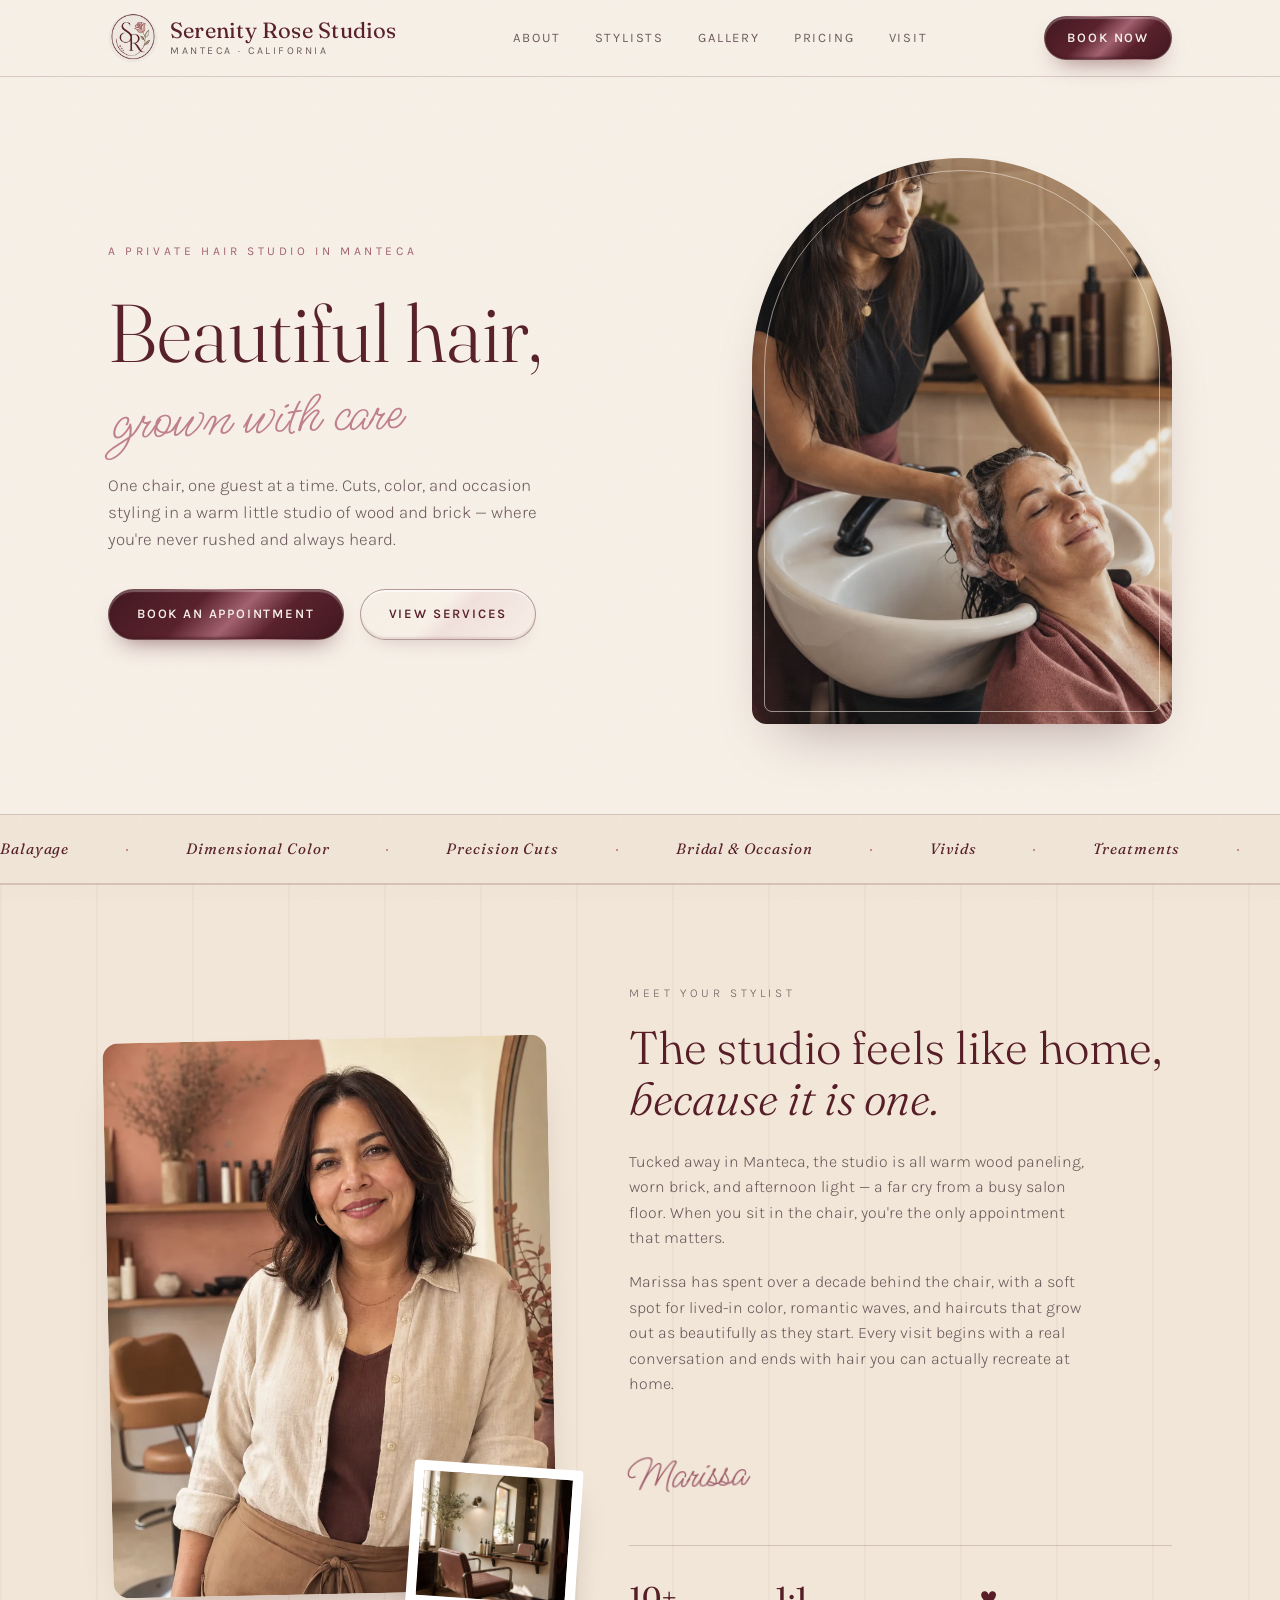
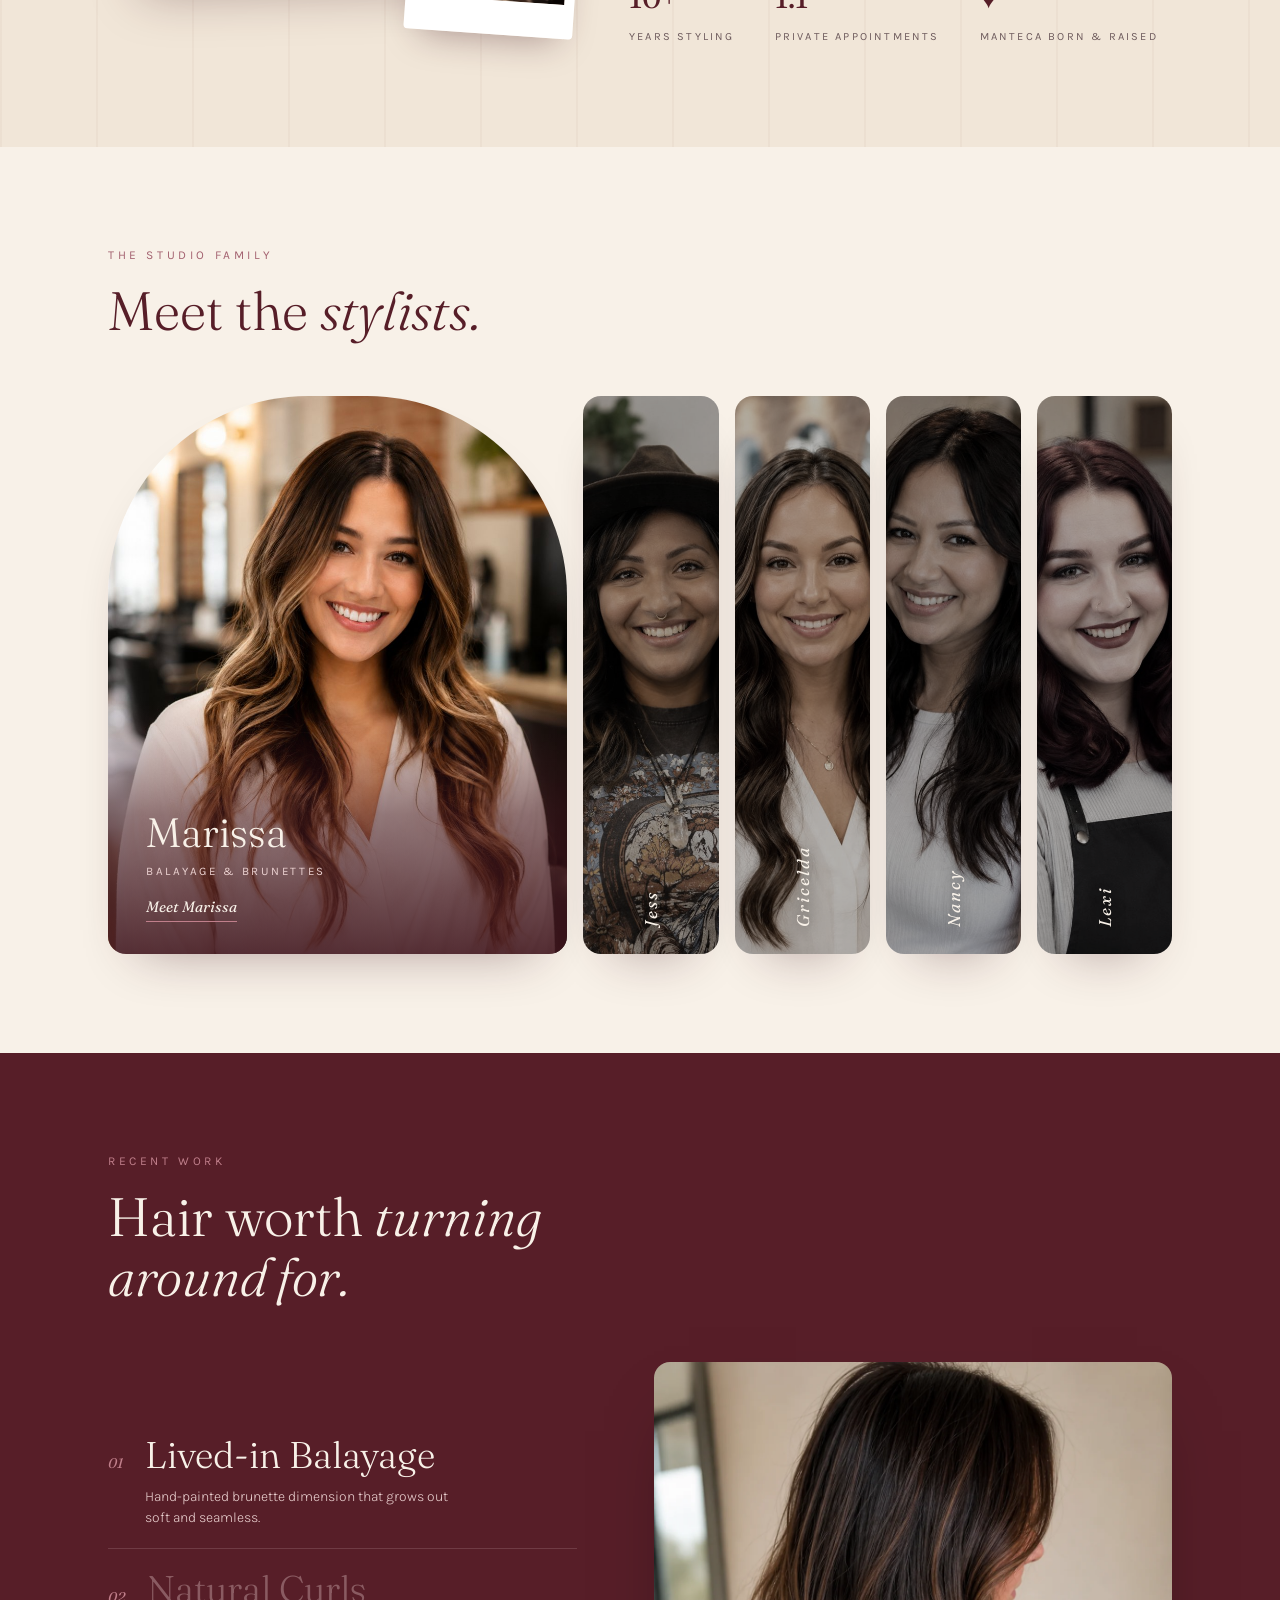
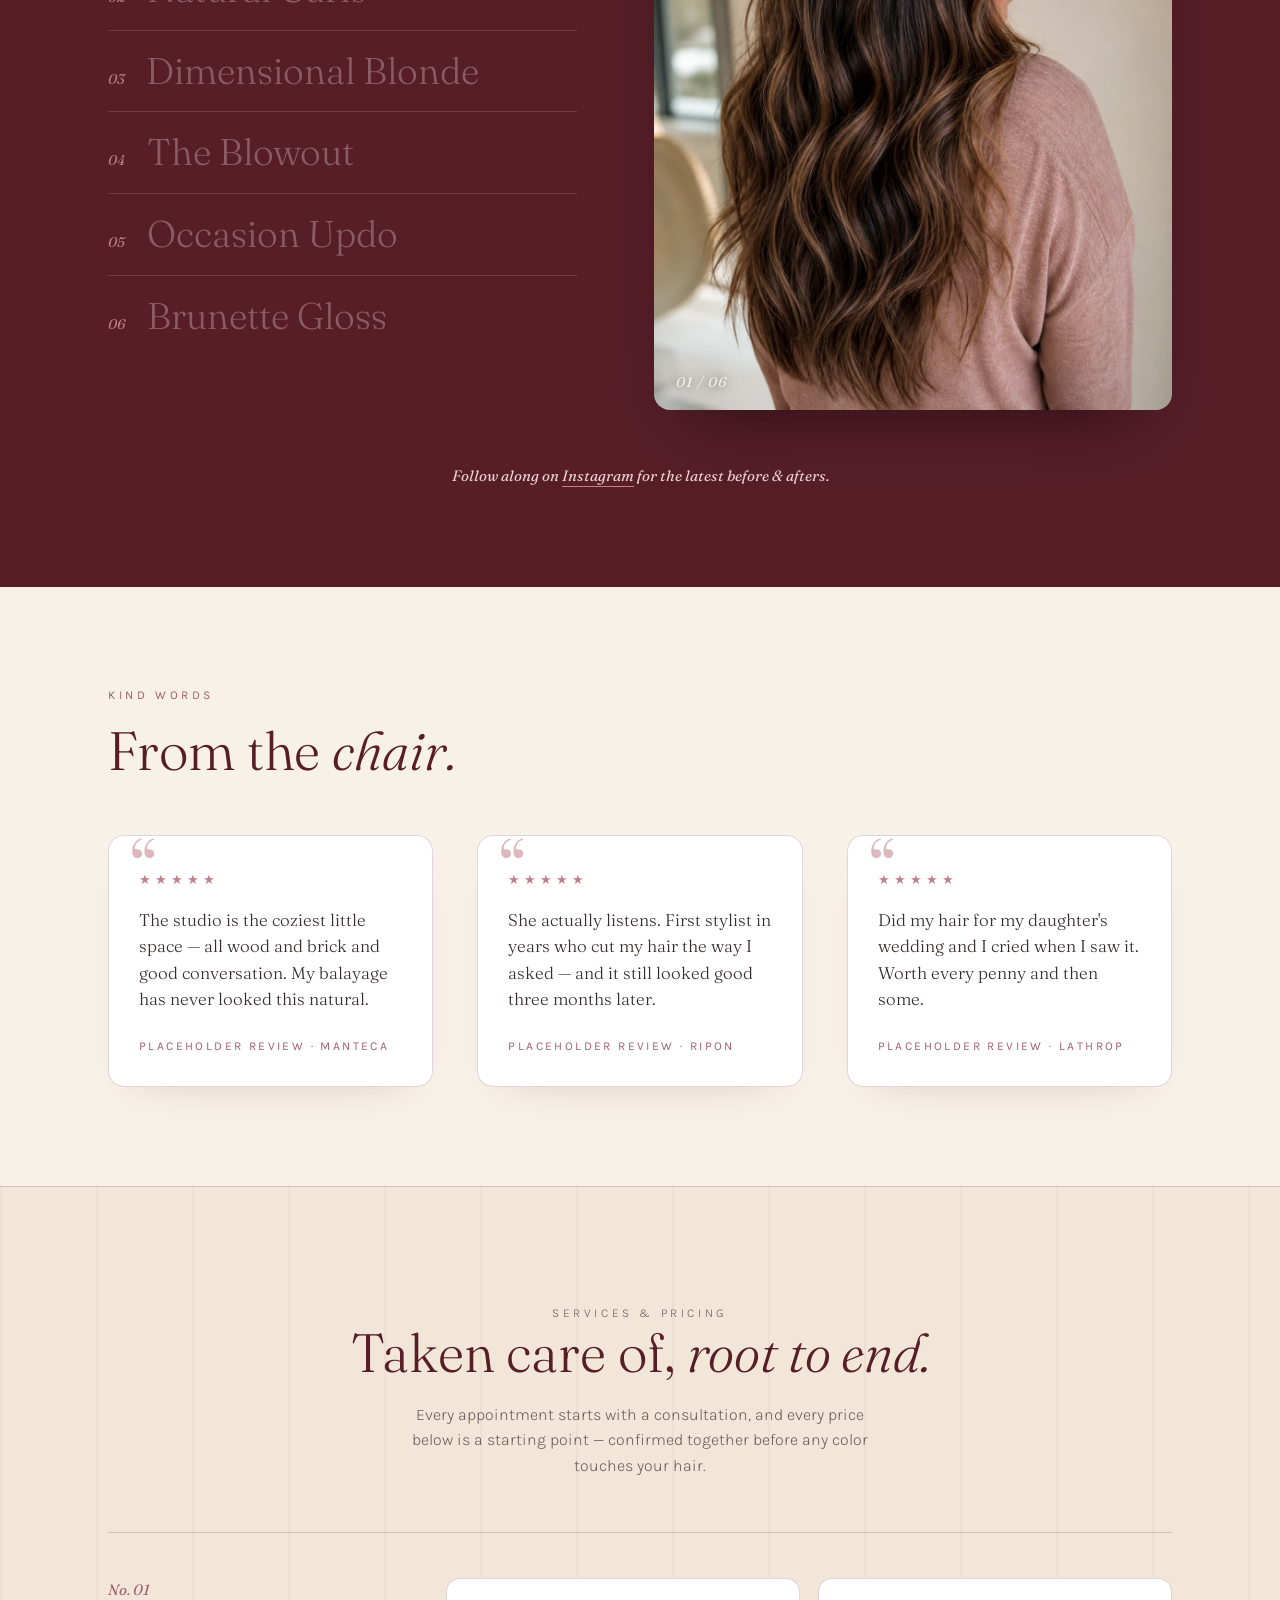
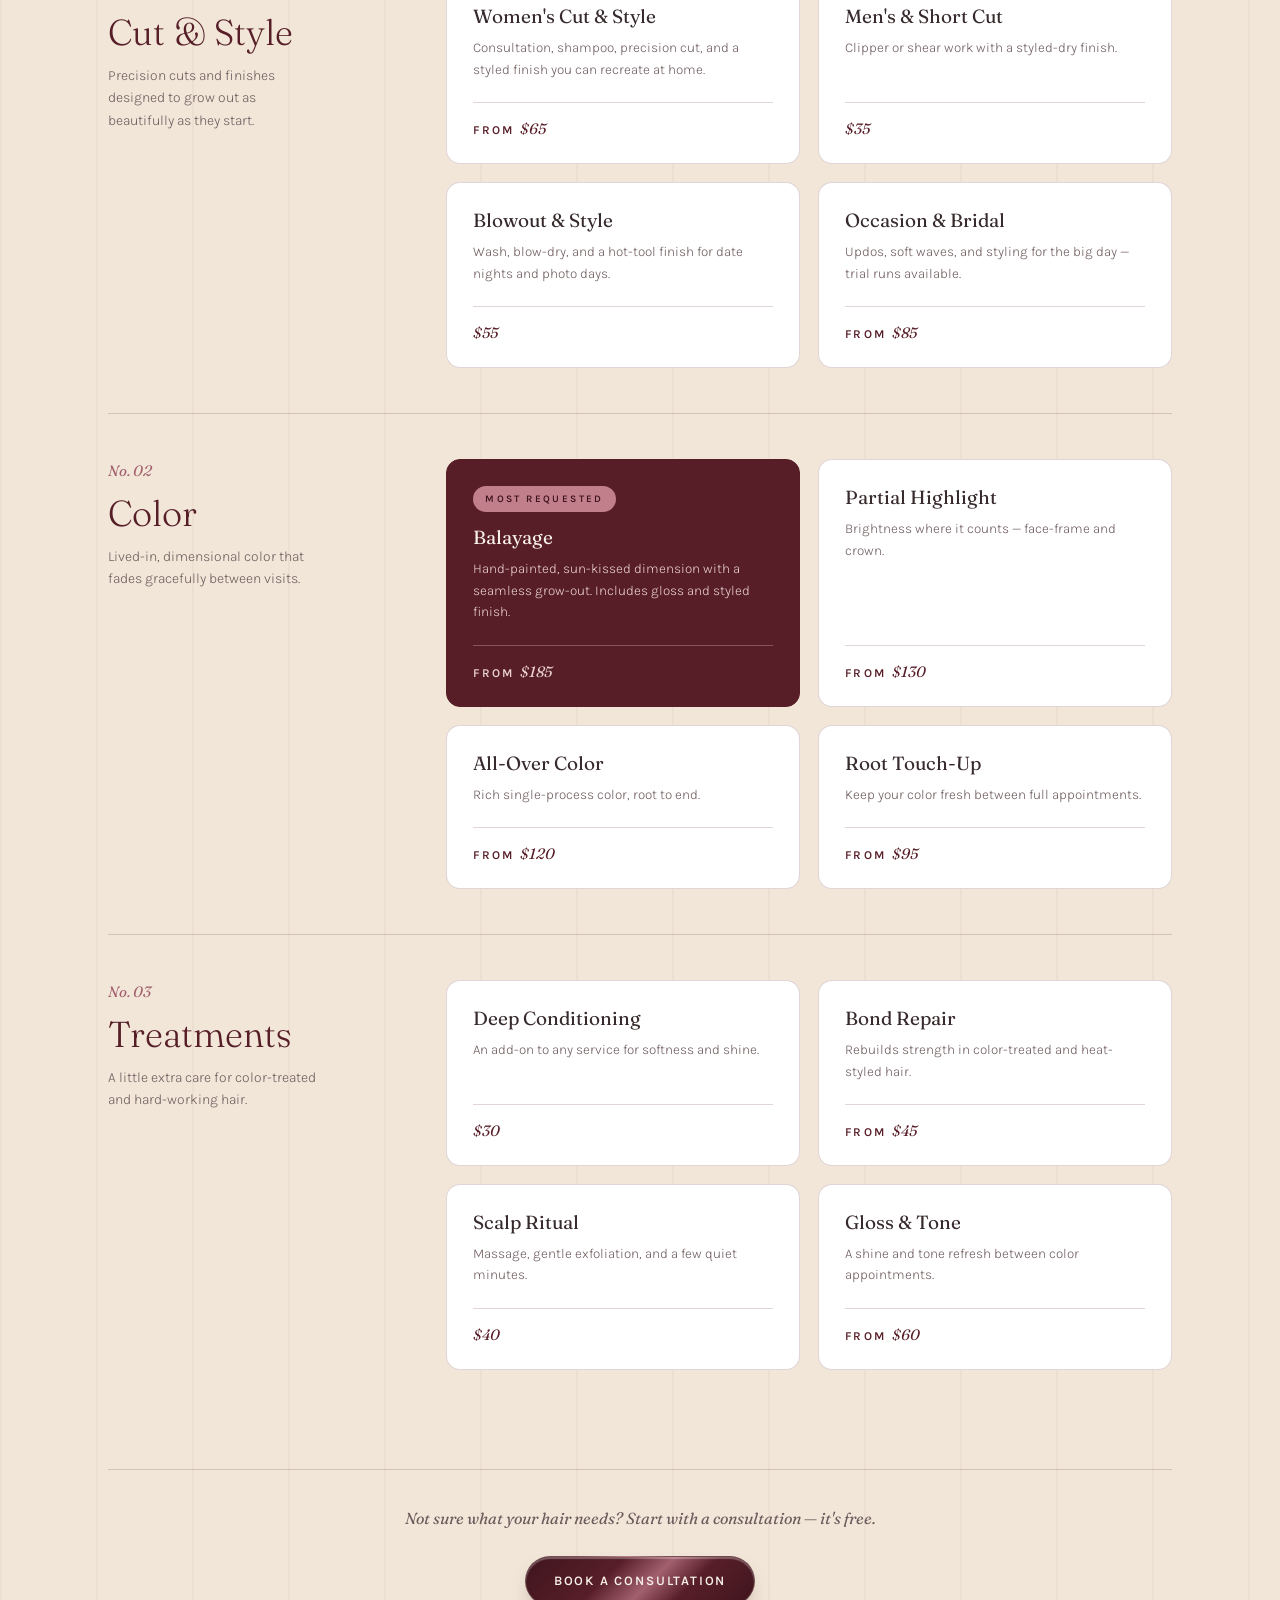
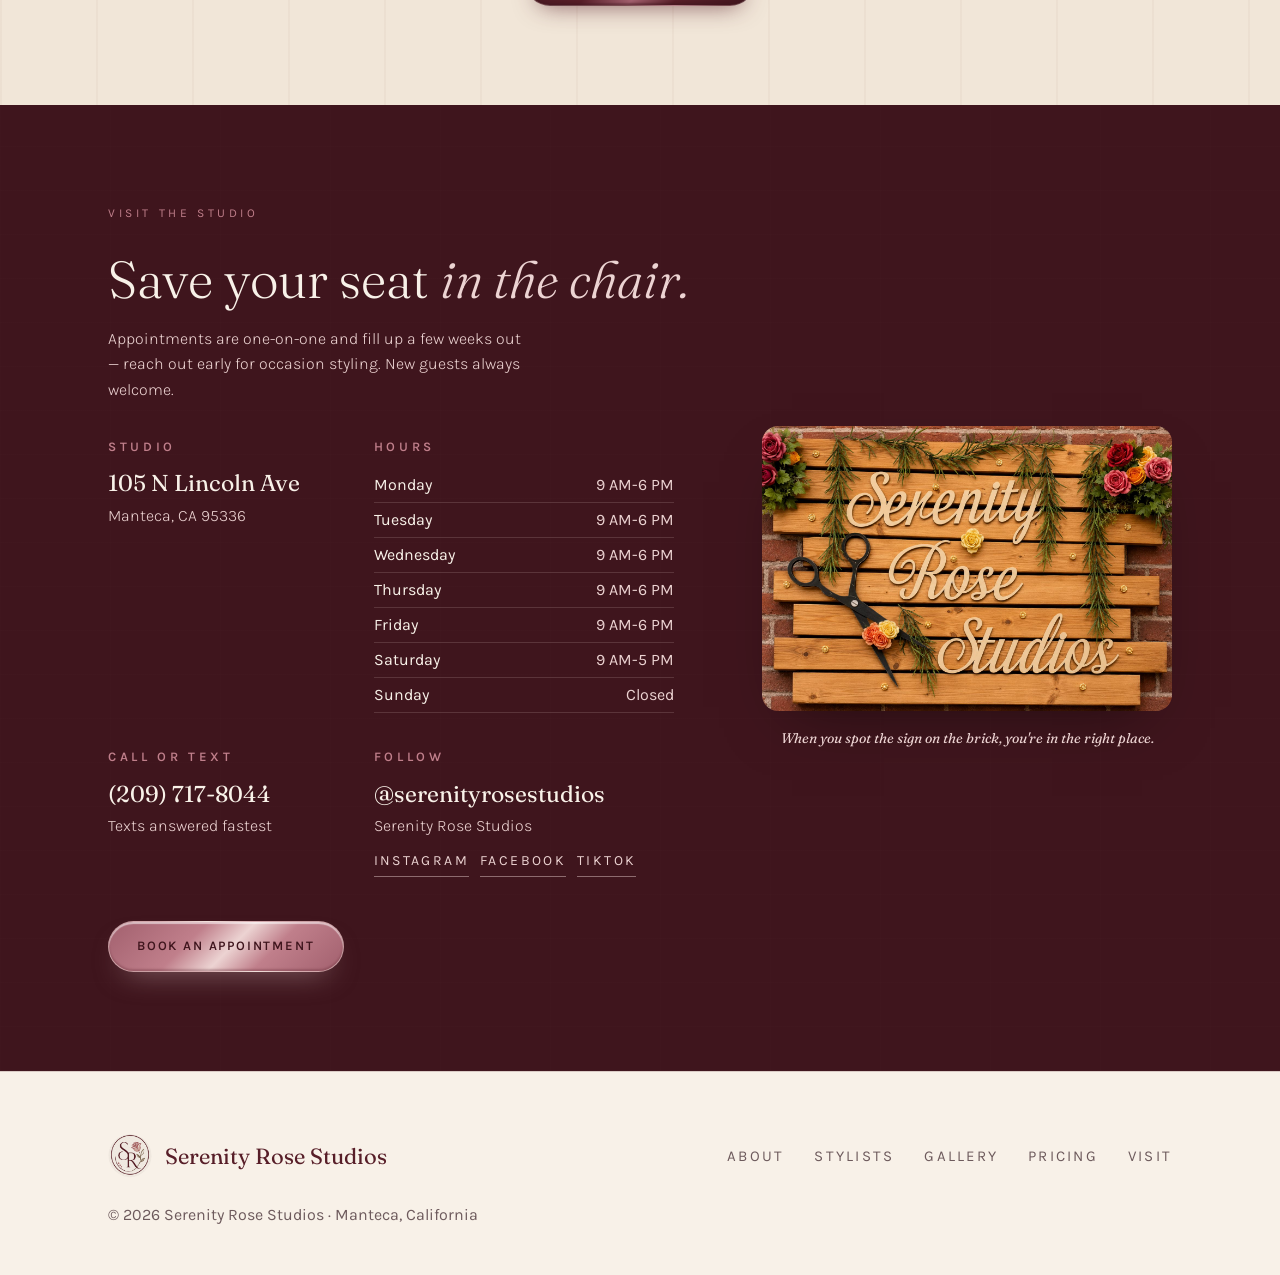
==== index.html @ 4b27d3b4 "Advance gallery lookbook on scroll for mobile On mobile (≤960px) the lookbook image now steps throug" ====
<!DOCTYPE html>
<html lang="en">
<head>
<meta charset="UTF-8">
<meta name="viewport" content="width=device-width, initial-scale=1.0">
<title>Serenity Rose Studios — Salon Studio in Manteca, CA</title>
<meta name="description" content="A private hair studio in Manteca, California. Cuts, color, balayage, and occasion styling in a warm, one-on-one setting.">
<link rel="preconnect" href="https://fonts.googleapis.com">
<link rel="preconnect" href="https://fonts.gstatic.com" crossorigin>
<link href="https://fonts.googleapis.com/css2?family=Fraunces:ital,opsz,wght@0,9..144,300;0,9..144,400;0,9..144,500;0,9..144,600;1,9..144,300;1,9..144,400&family=Karla:ital,wght@0,300;0,400;0,500;0,600;1,400&family=Ms+Madi&display=swap" rel="stylesheet">
<style>
:root{
  --cream:#f8f1e8;
  --linen:#f1e6d8;
  --blush:#ecd3d2;
  --rose:#c07f8b;
  --rose-deep:#a2606e;
  --maroon:#571e28;
  --maroon-deep:#3f151d;
  --wood:#8a6a52;
  --ink:#372a2c;
  --ink-soft:#6d5a5c;
  --hairline:rgba(87,30,40,.18);
  --serif:"Fraunces",Georgia,serif;
  --sans:"Karla",sans-serif;
  --script:"Ms Madi",cursive;
}
*{margin:0;padding:0;box-sizing:border-box}
html{scroll-behavior:smooth}
body{
  font-family:var(--sans);
  background:var(--cream);
  color:var(--ink);
  line-height:1.6;
  -webkit-font-smoothing:antialiased;
  overflow-x:hidden;
}
::selection{background:var(--rose);color:#fff}

/* grain overlay */
body::after{
  content:"";position:fixed;inset:0;pointer-events:none;z-index:99;opacity:.05;
  background-image:url("data:image/svg+xml,%3Csvg xmlns='http://www.w3.org/2000/svg' width='120' height='120'%3E%3Cfilter id='n'%3E%3CfeTurbulence type='fractalNoise' baseFrequency='.85' numOctaves='2'/%3E%3C/filter%3E%3Crect width='120' height='120' filter='url(%23n)'/%3E%3C/svg%3E");
}

h1,h2,h3{font-family:var(--serif);font-weight:400;line-height:1.12}
a{color:inherit;text-decoration:none}
img{max-width:100%;display:block}
.wrap{max-width:1160px;margin:0 auto;padding:0 clamp(20px,5vw,48px)}
.cover{width:100%;height:100%;object-fit:cover}

/* ---------- reveal on scroll ---------- */
.rv{opacity:0;transform:translateY(26px);transition:opacity .9s ease,transform .9s cubic-bezier(.2,.7,.2,1)}
.rv.in{opacity:1;transform:none}

/* ---------- header ---------- */
header{
  position:sticky;top:0;z-index:50;
  background:color-mix(in srgb,var(--cream) 88%,transparent);
  backdrop-filter:blur(10px);
  border-bottom:1px solid var(--hairline);
}
.nav{display:flex;align-items:center;justify-content:space-between;height:76px}
.brand{display:flex;align-items:center;gap:12px}
.brand-logo{width:50px;height:50px;flex:none;object-fit:contain;border-radius:50%;clip-path:circle(49% at 50% 50%);mix-blend-mode:multiply}
.brand-name{font-family:var(--serif);font-size:22px;letter-spacing:.01em;color:var(--maroon);line-height:1.02}
.brand-name small{display:block;font-family:var(--sans);font-size:10.5px;letter-spacing:.24em;text-transform:uppercase;color:var(--ink-soft);margin-top:5px}
.nav-links{display:flex;gap:34px;font-size:13px;letter-spacing:.14em;text-transform:uppercase}
.nav-links a{color:var(--ink-soft);transition:color .25s}
.nav-links a:hover{color:var(--maroon)}
.btn{
  position:relative;overflow:hidden;display:inline-flex;align-items:center;justify-content:center;gap:10px;
  font-family:var(--sans);font-size:13px;font-weight:600;letter-spacing:.14em;text-transform:uppercase;text-decoration:none;
  color:var(--cream);padding:14px 28px;border-radius:999px;border:1px solid rgba(248,241,232,.22);cursor:pointer;
  background:
    linear-gradient(115deg,transparent 31%,rgba(255,244,232,.58) 46%,transparent 61%) -170% 0 / 270% 100% no-repeat,
    linear-gradient(135deg,var(--maroon-deep) 0%,var(--maroon) 36%,var(--rose-deep) 54%,var(--maroon) 70%,var(--maroon-deep) 100%);
  box-shadow:
    0 12px 24px -13px rgba(87,30,40,.72),
    inset 0 2px 1px rgba(255,255,255,.28),
    inset 0 -2px 2px rgba(63,21,29,.5);
  animation:buttonGleam 3.8s ease-in-out infinite;
  transition:transform .3s cubic-bezier(.2,.7,.2,1),box-shadow .3s ease,filter .3s ease,color .3s ease;
}
.btn:hover{
  transform:translateY(-2px);
  filter:saturate(1.04);
  box-shadow:
    0 18px 32px -15px rgba(87,30,40,.82),
    inset 0 2px 1px rgba(255,255,255,.34),
    inset 0 -2px 2px rgba(63,21,29,.46);
}
.btn:active{transform:translateY(0);box-shadow:0 8px 18px -13px rgba(87,30,40,.7),inset 0 1px 1px rgba(255,255,255,.24),inset 0 -1px 2px rgba(63,21,29,.5)}
.btn:focus-visible{outline:2px solid var(--rose);outline-offset:4px}
.btn.ghost{
  color:var(--maroon);border-color:rgba(87,30,40,.42);
  background:
    linear-gradient(115deg,transparent 31%,rgba(255,255,255,.78) 46%,transparent 61%) -170% 0 / 270% 100% no-repeat,
    linear-gradient(135deg,rgba(248,241,232,.32) 0%,rgba(248,241,232,.78) 44%,rgba(236,211,210,.52) 55%,rgba(248,241,232,.7) 100%);
  box-shadow:
    0 10px 22px -16px rgba(87,30,40,.38),
    inset 0 2px 1px rgba(255,255,255,.72),
    inset 0 -2px 2px rgba(87,30,40,.12);
}
.btn.ghost:hover{color:var(--maroon-deep);box-shadow:0 16px 28px -18px rgba(87,30,40,.48),inset 0 2px 1px rgba(255,255,255,.8),inset 0 -2px 2px rgba(87,30,40,.14)}
.nav .btn{flex:none;white-space:nowrap;padding:11px 22px}
@keyframes buttonGleam{0%{background-position:-170% 0,0 0}58%,100%{background-position:270% 0,0 0}}

/* ---------- hero ---------- */
.hero{position:relative;padding:clamp(56px,9vh,110px) 0 clamp(70px,10vh,130px)}
.hero-grid{display:grid;grid-template-columns:1.15fr .85fr;gap:clamp(32px,6vw,80px);align-items:center}
.eyebrow{font-size:12px;letter-spacing:.3em;text-transform:uppercase;color:var(--rose-deep);margin-bottom:26px}
.hero h1{font-size:clamp(44px,6.4vw,84px);color:var(--maroon);font-weight:300}
.hero .script{
  font-family:var(--script);font-size:clamp(38px,4.6vw,62px);color:var(--rose);
  display:block;transform:rotate(-2deg);margin:6px 0 2px 4px;line-height:1;
}
.hero p.lede{max-width:44ch;font-size:17px;color:var(--ink-soft);margin:28px 0 36px;font-weight:300}
.hero-actions{display:flex;gap:16px;flex-wrap:wrap;align-items:center}

/* staggered load */
.hero .ld{opacity:0;transform:translateY(24px);animation:rise .95s cubic-bezier(.2,.7,.2,1) forwards}
.hero .ld:nth-child(1){animation-delay:.05s}
.hero .ld:nth-child(2){animation-delay:.15s}
.hero .ld:nth-child(3){animation-delay:.28s}
.hero .ld:nth-child(4){animation-delay:.4s}
.hero-photo-wrap{opacity:0;animation:rise 1.1s .3s cubic-bezier(.2,.7,.2,1) forwards}
@keyframes rise{to{opacity:1;transform:none}}

.hero-photo-wrap{position:relative}
.hero-frame{
  position:relative;border-radius:260px 260px 18px 18px;overflow:hidden;aspect-ratio:4/5.4;
  box-shadow:0 30px 60px -30px rgba(63,21,29,.4);
}
.hero-frame::after{content:"";position:absolute;inset:12px;border:1px solid rgba(248,241,232,.55);border-radius:248px 248px 10px 10px;pointer-events:none}

/* ---------- divider strip ---------- */
.strip{
  border-top:1px solid var(--hairline);border-bottom:1px solid var(--hairline);
  padding:22px 0;overflow:hidden;background:var(--linen);
}
.strip-track{display:flex;gap:56px;width:max-content;animation:scroll 36s linear infinite}
.strip-track span{font-family:var(--serif);font-style:italic;font-size:15px;color:var(--maroon);letter-spacing:.06em;white-space:nowrap;display:flex;align-items:center;gap:56px}
.strip-track span::after{content:"·";font-style:normal;color:var(--rose)}
@keyframes scroll{to{transform:translateX(-50%)}}

/* ---------- section scaffolding ---------- */
section{padding:clamp(72px,11vh,130px) 0}
.sec-head{margin-bottom:clamp(40px,6vh,64px)}
.sec-head .eyebrow{margin-bottom:16px}
.sec-head h2{font-size:clamp(32px,4.4vw,54px);color:var(--maroon);font-weight:300;max-width:18ch}
.sec-head h2 em{font-style:italic}

/* ---------- about (wood panel feel) ---------- */
.about{
  background:
    repeating-linear-gradient(90deg,rgba(138,106,82,.05) 0 2px,transparent 2px 96px),
    linear-gradient(var(--linen),var(--linen));
  border-top:1px solid var(--hairline);
}
.about-grid{display:grid;grid-template-columns:.9fr 1.1fr;gap:clamp(36px,6vw,90px);align-items:center}
.about-photo{position:relative}
.about-frame{border-radius:16px;overflow:hidden;aspect-ratio:4/5;box-shadow:0 24px 50px -28px rgba(63,21,29,.35);transform:rotate(-1.2deg)}
.about-photo .polaroid{
  position:absolute;right:-26px;bottom:-40px;width:38%;aspect-ratio:1;
  border:10px solid #fff;border-bottom-width:34px;border-radius:4px;overflow:hidden;
  box-shadow:0 18px 36px -16px rgba(63,21,29,.4);transform:rotate(4deg);
}
.about-copy h2{font-size:clamp(30px,3.8vw,46px);color:var(--maroon);font-weight:300;margin-bottom:24px}
.about-copy p{color:var(--ink-soft);font-weight:300;max-width:52ch;margin-bottom:18px}
.about-sig{font-family:var(--script);font-size:44px;color:var(--rose-deep);margin-top:26px;transform:rotate(-2deg);display:inline-block}
.about-facts{display:flex;gap:40px;margin-top:34px;padding-top:28px;border-top:1px solid var(--hairline)}
.fact strong{display:block;font-family:var(--serif);font-size:30px;color:var(--maroon);font-weight:400}
.fact span{font-size:11px;letter-spacing:.2em;text-transform:uppercase;color:var(--ink-soft)}

/* ---------- stylists expanding panels ---------- */
.team-row{display:flex;gap:clamp(10px,1.4vw,16px);height:clamp(440px,62vh,580px)}
.team-panel{
  position:relative;display:block;flex:1;min-width:0;overflow:hidden;border-radius:18px;
  box-shadow:0 26px 54px -32px rgba(63,21,29,.45);
  transition:flex .85s cubic-bezier(.3,.75,.25,1),border-radius .85s cubic-bezier(.3,.75,.25,1);
}
.team-panel:focus-visible{outline:2px solid var(--rose);outline-offset:4px}
.team-panel img{
  position:absolute;inset:0;width:100%;height:100%;object-fit:cover;object-position:50% 28%;
  filter:saturate(.5) brightness(.72);transform:scale(1.03);
  transition:filter .85s ease,transform .85s cubic-bezier(.3,.75,.25,1);
}
.team-panel.open{flex:3.4;border-radius:min(200px,24vw) min(200px,24vw) 18px 18px}
.team-panel.open img{filter:none;transform:scale(1)}
.team-tab{
  position:absolute;inset:0;display:flex;align-items:flex-end;justify-content:center;
  padding-bottom:26px;opacity:1;transition:opacity .4s;
}
.team-panel.open .team-tab{opacity:0}
.team-tab span{
  writing-mode:vertical-rl;transform:rotate(180deg);
  font-family:var(--serif);font-style:italic;font-size:17px;letter-spacing:.12em;
  color:var(--cream);text-shadow:0 1px 14px rgba(0,0,0,.6);white-space:nowrap;
}
.team-info{
  position:absolute;left:0;right:0;bottom:0;
  padding:clamp(70px,9vw,110px) clamp(22px,3vw,38px) clamp(22px,3vw,32px);
  background:linear-gradient(transparent,rgba(63,21,29,.55) 45%,rgba(63,21,29,.88));
  color:var(--cream);opacity:0;transform:translateY(16px);
  transition:opacity .5s ease,transform .5s cubic-bezier(.2,.7,.2,1);
}
.team-panel.open .team-info{opacity:1;transform:none;transition-delay:.3s}
.team-info h3{font-size:clamp(26px,3.2vw,42px);font-weight:300;color:var(--cream);line-height:1.05}
.team-info .spec{display:block;font-size:11.5px;letter-spacing:.22em;text-transform:uppercase;color:var(--blush);margin-top:8px}
.team-info .more{
  display:inline-block;margin-top:14px;font-family:var(--serif);font-style:italic;font-size:15px;
  color:var(--cream);border-bottom:1px solid var(--rose);padding-bottom:2px;transition:color .25s;
}
.team-panel.open:hover .more{color:var(--blush)}
@media(max-width:760px){
  .team-row{flex-direction:column;height:auto;gap:12px}
  .team-panel{flex:none;height:64px;border-radius:14px;transition:height .7s cubic-bezier(.3,.75,.25,1),border-radius .7s cubic-bezier(.3,.75,.25,1)}
  .team-panel.open{flex:none;height:min(430px,116vw);border-radius:14px}
  .team-tab{align-items:center;justify-content:flex-start;padding:0 22px}
  .team-tab span{writing-mode:horizontal-tb;transform:none}
}
@media(prefers-reduced-motion:reduce){
  .team-panel,.team-panel img,.team-info,.team-tab{transition:none}
}

/* ---------- gallery (lookbook) ---------- */
.gallery{background:var(--maroon);color:var(--cream);position:relative;overflow:hidden}
.gallery .eyebrow{color:var(--rose)}
.gallery h2{color:var(--cream)}
.look-grid{display:grid;grid-template-columns:minmax(0,.95fr) minmax(0,1.05fr);gap:clamp(36px,6vw,84px);align-items:center}
.look-list{list-style:none}
.look-list li+li{border-top:1px solid rgba(236,211,210,.16)}
.look{
  display:flex;gap:22px;align-items:baseline;width:100%;text-align:left;
  background:none;border:0;padding:19px 0;cursor:pointer;color:inherit;font:inherit;
}
.look-num{font-family:var(--serif);font-style:italic;font-size:14px;color:var(--rose);flex:none}
.look-title{
  display:block;font-family:var(--serif);font-weight:300;line-height:1.15;
  font-size:clamp(24px,2.9vw,38px);color:rgba(236,211,210,.34);transition:color .45s;
}
.look-desc{
  display:block;overflow:hidden;max-height:0;opacity:0;
  font-size:14px;font-weight:300;color:var(--blush);max-width:40ch;line-height:1.55;
  transition:max-height .55s cubic-bezier(.2,.7,.2,1),opacity .55s,margin .55s cubic-bezier(.2,.7,.2,1);
}
.look:hover .look-title,.look:focus-visible .look-title{color:rgba(248,241,232,.75)}
.look.active .look-title{color:var(--cream)}
.look.active .look-desc{max-height:80px;opacity:1;margin-top:9px}
.look-stage{
  position:relative;aspect-ratio:4/5;border-radius:16px;overflow:hidden;
  box-shadow:0 34px 70px -35px rgba(0,0,0,.55);
}
.look-stage img{
  position:absolute;inset:0;width:100%;height:100%;object-fit:cover;
  opacity:0;transform:scale(1.07);
  transition:opacity .9s ease,transform 6.5s cubic-bezier(.16,.6,.3,1);
}
.look-stage img.active{opacity:1;transform:scale(1)}
.look-count{
  position:absolute;left:22px;bottom:16px;font-family:var(--serif);font-style:italic;
  font-size:14px;letter-spacing:.08em;color:var(--cream);text-shadow:0 1px 10px rgba(0,0,0,.5);
}
.g-note{margin-top:clamp(40px,6vh,56px);text-align:center;font-family:var(--serif);font-style:italic;font-size:15px;color:var(--blush)}
.g-note a{border-bottom:1px solid var(--rose);padding-bottom:1px;transition:color .25s}
.g-note a:hover{color:var(--rose)}

/* ---------- testimonials ---------- */
.quotes-grid{display:grid;grid-template-columns:repeat(3,1fr);gap:clamp(24px,3.5vw,44px)}
.quote{
  background:#fff;border:1px solid var(--hairline);border-radius:16px;padding:34px 30px 28px;position:relative;
  box-shadow:0 18px 40px -30px rgba(63,21,29,.25);
}
.quote::before{
  content:"“";position:absolute;top:-4px;left:22px;font-family:var(--serif);font-size:76px;color:var(--rose);
  line-height:1;opacity:.55;
}
.quote p{font-family:var(--serif);font-size:17px;font-weight:300;color:var(--ink);margin:16px 0 20px;line-height:1.55}
.quote cite{font-style:normal;font-size:12px;letter-spacing:.2em;text-transform:uppercase;color:var(--rose-deep)}
.stars{color:var(--rose);letter-spacing:4px;font-size:13px}

/* ---------- pricing ---------- */
.pricing{
  background:
    repeating-linear-gradient(90deg,rgba(138,106,82,.05) 0 2px,transparent 2px 96px),
    linear-gradient(var(--linen),var(--linen));
  border-top:1px solid var(--hairline);
}
.pricing .sec-head{text-align:center;margin-left:auto;margin-right:auto}
.pricing .sec-head h2{margin:0 auto}
.pricing .sec-head p{margin:18px auto 0;max-width:52ch;color:var(--ink-soft);font-weight:300}
.p-cat{
  display:grid;grid-template-columns:minmax(220px,.85fr) 2.15fr;gap:clamp(28px,4vw,64px);
  padding:clamp(36px,5vh,56px) 0;border-top:1px solid var(--hairline);align-items:start;
}
.p-cat:last-of-type{padding-bottom:0}
.p-cat-label{position:sticky;top:100px}
.p-cat-label .num{
  font-family:var(--serif);font-style:italic;font-size:15px;color:var(--rose-deep);
  display:block;margin-bottom:10px;
}
.p-cat-label h3{font-size:clamp(26px,3vw,36px);color:var(--maroon);font-weight:300;margin-bottom:12px}
.p-cat-label p{font-size:14px;color:var(--ink-soft);font-weight:300;max-width:26ch}
.p-cards{display:grid;grid-template-columns:1fr 1fr;gap:18px}
.p-card{
  background:#fff;border:1px solid var(--hairline);border-radius:14px;padding:26px 26px 22px;
  display:flex;flex-direction:column;gap:8px;
  transition:transform .35s cubic-bezier(.2,.7,.2,1),box-shadow .35s;
}
.p-card:hover{transform:translateY(-4px);box-shadow:0 20px 40px -26px rgba(63,21,29,.35)}
.p-card h4{font-family:var(--serif);font-size:19px;font-weight:400;color:var(--ink);line-height:1.25}
.p-card p{font-size:13.5px;color:var(--ink-soft);font-weight:300;flex:1}
.p-card .price{
  margin-top:14px;padding-top:14px;border-top:1px solid var(--hairline);
  font-size:12px;letter-spacing:.2em;text-transform:uppercase;color:var(--maroon);font-weight:600;
}
.p-card .price em{font-family:var(--serif);font-style:italic;font-weight:400;text-transform:none;letter-spacing:0;font-size:15px}
.p-card.featured{background:var(--maroon);border-color:var(--maroon)}
.p-card.featured h4{color:var(--cream)}
.p-card.featured p{color:var(--blush)}
.p-card.featured .price{color:var(--blush);border-top-color:rgba(236,211,210,.3)}
.p-card.featured .tag{
  align-self:flex-start;font-size:10px;letter-spacing:.24em;text-transform:uppercase;
  color:var(--maroon-deep);background:var(--rose);padding:5px 12px;border-radius:999px;margin-bottom:6px;font-weight:600;
}
.p-foot{text-align:center;margin-top:clamp(40px,6vh,60px);padding-top:clamp(32px,4vh,44px);border-top:1px solid var(--hairline)}
.p-foot p{font-family:var(--serif);font-style:italic;font-size:16px;color:var(--ink-soft);margin-bottom:24px}

/* ---------- visit / book (brick feel) ---------- */
.visit{
  background:
    linear-gradient(rgba(63,21,29,.94),rgba(63,21,29,.94)),
    repeating-linear-gradient(0deg,rgba(248,241,232,.14) 0 1px,transparent 1px 44px),
    repeating-linear-gradient(90deg,rgba(248,241,232,.1) 0 1px,transparent 1px 110px),
    var(--maroon-deep);
  color:var(--cream);
}
.visit-grid{display:grid;grid-template-columns:1.18fr .82fr;gap:clamp(36px,5vw,72px);align-items:center}
.visit .eyebrow{color:var(--rose)}
.visit h2{color:var(--cream);font-size:clamp(32px,4.2vw,52px);font-weight:300;margin-bottom:18px}
.visit h2 em{font-style:italic;color:var(--blush)}
.visit p.sub{color:var(--blush);font-weight:300;max-width:46ch;margin-bottom:34px}
.visit-details{display:grid;grid-template-columns:minmax(210px,.9fr) minmax(300px,1.1fr);gap:34px 46px;margin-bottom:44px}
.vd h4{font-size:13px;letter-spacing:.28em;text-transform:uppercase;color:var(--rose);margin-bottom:11px;font-weight:600}
.vd p{font-family:var(--serif);font-size:23px;color:var(--cream);line-height:1.38}
.vd p small{display:block;font-family:var(--sans);font-size:16px;color:var(--blush);font-weight:300;margin-top:5px}
.hours-list{list-style:none;font-size:16px;color:var(--blush);font-weight:400;line-height:1.62}
.hours-list li{display:flex;justify-content:space-between;gap:22px;border-bottom:1px solid rgba(236,211,210,.16);padding:4px 0}
.hours-list span:first-child{color:var(--cream)}
.social-links{display:flex;flex-wrap:wrap;gap:11px;margin-top:13px}
.social-links a{font-size:14px;letter-spacing:.17em;text-transform:uppercase;color:var(--blush);border-bottom:1px solid rgba(236,211,210,.45);padding-bottom:3px}
.social-links a:hover{color:var(--cream);border-bottom-color:var(--rose)}
.visit .btn{
  color:var(--maroon-deep);border-color:rgba(248,241,232,.38);
  background:
    linear-gradient(115deg,transparent 31%,rgba(255,255,255,.62) 46%,transparent 61%) -170% 0 / 270% 100% no-repeat,
    linear-gradient(135deg,var(--rose-deep) 0%,var(--rose) 35%,var(--blush) 52%,var(--rose) 68%,var(--rose-deep) 100%);
  box-shadow:
    0 14px 30px -16px rgba(236,211,210,.52),
    inset 0 2px 1px rgba(255,255,255,.55),
    inset 0 -2px 2px rgba(87,30,40,.28);
}
.visit .btn:hover{box-shadow:0 20px 36px -17px rgba(236,211,210,.62),inset 0 2px 1px rgba(255,255,255,.62),inset 0 -2px 2px rgba(87,30,40,.24)}
.sign-frame{border-radius:16px;overflow:hidden;box-shadow:0 26px 60px -30px rgba(0,0,0,.5)}
.studio-sign figcaption{margin-top:16px;text-align:center;font-family:var(--serif);font-style:italic;font-size:14px;color:var(--blush)}

/* ---------- footer ---------- */
footer{padding:62px 0 48px;border-top:1px solid var(--hairline)}
.foot{display:flex;justify-content:space-between;align-items:center;gap:24px;flex-wrap:wrap}
.foot-brand{display:flex;align-items:center;gap:13px;font-family:var(--serif);font-size:22px;line-height:1.1;color:var(--maroon)}
.foot-brand .brand-logo{width:44px;height:44px}
.foot nav{display:flex;gap:30px;font-size:15px;letter-spacing:.15em;text-transform:uppercase;color:var(--ink-soft)}
.foot nav a:hover{color:var(--maroon)}
.foot .fine{font-size:16px;color:var(--ink-soft)}

/* ---------- responsive ---------- */
@media(max-width:960px){
  .hero-grid,.about-grid,.visit-grid{grid-template-columns:1fr}
  .hero-photo-wrap{max-width:440px;margin:20px auto 0}
  .quotes-grid{grid-template-columns:1fr;max-width:560px}
  .look-grid{grid-template-columns:1fr;gap:36px}
  .look-stage{order:-1;max-width:480px;margin:0 auto;width:100%}
  .nav-links{display:none}
  .about-photo{max-width:420px}
  .p-cat{grid-template-columns:1fr;gap:24px}
  .p-cat-label{position:static}
  .p-cat-label p{max-width:52ch}
}
@media(max-width:640px){
  .look{gap:16px;padding:15px 0}
  .visit-details{grid-template-columns:1fr}
  .about-photo .polaroid{right:0}
  .p-cards{grid-template-columns:1fr}
  .foot{align-items:flex-start}
  .foot nav{width:100%;gap:18px;font-size:13px;flex-wrap:wrap}
  .foot .fine{font-size:15px}
}
@media(max-width:420px){
  .nav{gap:10px}
  .brand{gap:9px;min-width:0;flex:1}
  .brand-logo{width:38px;height:38px}
  .brand-name{font-size:17px;max-width:120px}
  .brand-name small{font-size:9px;letter-spacing:.14em}
  .nav .btn{font-size:11px;letter-spacing:.08em;padding:9px 12px}
}
@media(max-width:360px){
  .brand-logo{width:34px;height:34px}
  .brand-name{font-size:16px;max-width:108px}
  .brand-name small{display:none}
  .nav .btn{padding:8px 10px}
}
@media(prefers-reduced-motion:reduce){
  .btn{animation:none}
  .rv,.hero .ld,.hero-photo-wrap{opacity:1!important;transform:none!important;animation:none!important}
  .strip-track{animation:none}
  .look-stage img{transform:none;transition:opacity .4s ease}
}
</style>
</head>
<body>

<!-- ============ header ============ -->
<header>
  <div class="wrap nav">
    <a class="brand" href="#top" aria-label="Serenity Rose Studios — home">
      <img class="brand-logo" src="assets/images/transparent.png" alt="" aria-hidden="true">
      <span class="brand-name">Serenity Rose Studios<small>Manteca &middot; California</small></span>
    </a>
    <nav class="nav-links" aria-label="Main">
      <a href="#about">About</a>
      <a href="#stylists">Stylists</a>
      <a href="#gallery">Gallery</a>
      <a href="#pricing">Pricing</a>
      <a href="#visit">Visit</a>
    </nav>
    <a class="btn" href="#visit">Book Now</a>
  </div>
</header>

<!-- ============ hero ============ -->
<main id="top">
<section class="hero">
  <div class="wrap hero-grid">
    <div>
      <p class="eyebrow ld">A private hair studio in Manteca</p>
      <h1 class="ld">Beautiful hair,<span class="script">grown with care</span></h1>
      <p class="lede ld">One chair, one guest at a time. Cuts, color, and occasion styling in a warm little studio of wood and brick — where you're never rushed and always heard.</p>
      <div class="hero-actions ld">
        <a class="btn" href="#visit">Book an Appointment</a>
        <a class="btn ghost" href="#pricing">View Services</a>
      </div>
    </div>
    <div class="hero-photo-wrap">
      <div class="hero-frame">
        <img class="cover" src="assets/images/hero-shampoo-service.webp" alt="Stylist shampooing a relaxed client in a warm private salon studio">
      </div>
    </div>
  </div>
</section>

<!-- ============ marquee strip ============ -->
<div class="strip" aria-hidden="true">
  <div class="strip-track">
    <span>Balayage</span><span>Dimensional Color</span><span>Precision Cuts</span><span>Bridal &amp; Occasion</span><span>Vivids</span><span>Treatments</span>
    <span>Balayage</span><span>Dimensional Color</span><span>Precision Cuts</span><span>Bridal &amp; Occasion</span><span>Vivids</span><span>Treatments</span>
  </div>
</div>

<!-- ============ about ============ -->
<section class="about" id="about">
  <div class="wrap about-grid">
    <div class="about-photo rv">
      <div class="about-frame">
        <img class="cover" src="assets/images/marissa-portrait.webp" alt="Portrait of Marissa, a warm Mexican hairstylist in her salon studio">
      </div>
      <div class="polaroid">
        <img class="cover" src="assets/images/studio-chair-polaroid.webp" alt="Dusty rose styling chair and arched mirror inside the studio">
      </div>
    </div>
    <div class="about-copy rv">
      <p class="eyebrow">Meet your stylist</p>
      <h2>The studio feels like home, <em>because it is one.</em></h2>
      <p>Tucked away in Manteca, the studio is all warm wood paneling, worn brick, and afternoon light — a far cry from a busy salon floor. When you sit in the chair, you're the only appointment that matters.</p>
      <p>Marissa has spent over a decade behind the chair, with a soft spot for lived-in color, romantic waves, and haircuts that grow out as beautifully as they start. Every visit begins with a real conversation and ends with hair you can actually recreate at home.</p>
      <span class="about-sig">Marissa</span>
      <div class="about-facts">
        <div class="fact"><strong>10+</strong><span>Years styling</span></div>
        <div class="fact"><strong>1:1</strong><span>Private appointments</span></div>
        <div class="fact"><strong>&hearts;</strong><span>Manteca born &amp; raised</span></div>
      </div>
    </div>
  </div>
</section>

<!-- ============ stylists ============ -->
<section class="stylists" id="stylists">
  <div class="wrap">
    <div class="sec-head rv">
      <p class="eyebrow">The studio family</p>
      <h2>Meet the <em>stylists.</em></h2>
    </div>
    <div class="team-row rv" aria-label="Stylists at Serenity Rose Studios">
      <a class="team-panel open" href="stylists/marissa.html">
        <img loading="lazy" src="assets/images/stylist-marissa-portrait.jpg" alt="Marissa, owner and balayage specialist at Serenity Rose Studios">
        <span class="team-tab" aria-hidden="true"><span>Marissa</span></span>
        <div class="team-info">
          <h3>Marissa</h3>
          <span class="spec">Balayage &amp; Brunettes</span>
          <span class="more">Meet Marissa</span>
        </div>
      </a>
      <a class="team-panel" href="stylists/jess.html">
        <img loading="lazy" src="assets/images/stylist-jess-portrait.jpg" alt="Jess, blonde specialist at Serenity Rose Studios">
        <span class="team-tab" aria-hidden="true"><span>Jess</span></span>
        <div class="team-info">
          <h3>Jess</h3>
          <span class="spec">Blondes &amp; Blowouts</span>
          <span class="more">Meet Jess</span>
        </div>
      </a>
      <a class="team-panel" href="stylists/gricelda.html">
        <img loading="lazy" src="assets/images/stylist-gricelda-portrait.jpg" alt="Gricelda, red and copper color specialist at Serenity Rose Studios">
        <span class="team-tab" aria-hidden="true"><span>Gricelda</span></span>
        <div class="team-info">
          <h3>Gricelda</h3>
          <span class="spec">Coppers &amp; Reds</span>
          <span class="more">Meet Gricelda</span>
        </div>
      </a>
      <a class="team-panel" href="stylists/nancy.html">
        <img loading="lazy" src="assets/images/stylist-nancy-portrait.jpg" alt="Nancy, curl specialist at Serenity Rose Studios">
        <span class="team-tab" aria-hidden="true"><span>Nancy</span></span>
        <div class="team-info">
          <h3>Nancy</h3>
          <span class="spec">Curls &amp; Texture</span>
          <span class="more">Meet Nancy</span>
        </div>
      </a>
      <a class="team-panel" href="stylists/lexi.html">
        <img loading="lazy" src="assets/images/stylist-lexi-portrait.jpg" alt="Lexi, vivid and creative color specialist at Serenity Rose Studios">
        <span class="team-tab" aria-hidden="true"><span>Lexi</span></span>
        <div class="team-info">
          <h3>Lexi</h3>
          <span class="spec">Vivids &amp; Creative Color</span>
          <span class="more">Meet Lexi</span>
        </div>
      </a>
    </div>
  </div>
</section>

<!-- ============ gallery ============ -->
<section class="gallery" id="gallery">
  <div class="wrap">
    <div class="sec-head rv">
      <p class="eyebrow">Recent work</p>
      <h2>Hair worth <em>turning around for.</em></h2>
    </div>
    <div class="look-grid">
      <ol class="look-list rv">
        <li><button type="button" class="look active" aria-current="true">
          <span class="look-num">01</span>
          <span><span class="look-title">Lived-in Balayage</span>
          <span class="look-desc">Hand-painted brunette dimension that grows out soft and seamless.</span></span>
        </button></li>
        <li><button type="button" class="look">
          <span class="look-num">02</span>
          <span><span class="look-title">Natural Curls</span>
          <span class="look-desc">A hydration cut that lets shoulder-length curls do their thing.</span></span>
        </button></li>
        <li><button type="button" class="look">
          <span class="look-num">03</span>
          <span><span class="look-title">Dimensional Blonde</span>
          <span class="look-desc">Sunlit brightness with movement — warm, soft, never stripy.</span></span>
        </button></li>
        <li><button type="button" class="look">
          <span class="look-num">04</span>
          <span><span class="look-title">The Blowout</span>
          <span class="look-desc">Round-brush volume at the station, glossy and full of bounce.</span></span>
        </button></li>
        <li><button type="button" class="look">
          <span class="look-num">05</span>
          <span><span class="look-title">Occasion Updo</span>
          <span class="look-desc">Soft, romantic styling with fresh flowers for the big day.</span></span>
        </button></li>
        <li><button type="button" class="look">
          <span class="look-num">06</span>
          <span><span class="look-title">Brunette Gloss</span>
          <span class="look-desc">Rich, mirror-shine gloss with easy face-framing layers.</span></span>
        </button></li>
      </ol>
      <div class="look-stage rv">
        <img class="active" loading="lazy" src="assets/images/gallery-lived-in-balayage.webp" alt="Lived-in brunette balayage with soft natural waves">
        <img loading="lazy" src="assets/images/gallery-natural-curls.webp" alt="Natural shoulder-length curls after a hydration cut and style">
        <img loading="lazy" src="assets/images/gallery-dimensional-blonde.webp" alt="Dimensional blonde cut and loose waves in warm salon light">
        <img loading="lazy" src="assets/images/gallery-blowout-process.webp" alt="Round-brush blowout in progress at the styling station">
        <img loading="lazy" src="assets/images/gallery-occasion-updo.webp" alt="Soft romantic occasion updo with small natural flowers">
        <img loading="lazy" src="assets/images/gallery-brunette-gloss.webp" alt="Rich brunette gloss and face-framing layers on a relaxed client">
        <span class="look-count"><em>01</em>&thinsp;/&thinsp;06</span>
      </div>
    </div>
    <p class="g-note rv">Follow along on <a href="https://www.instagram.com/serenityrosestudios" aria-label="Serenity Rose Studios on Instagram">Instagram</a> for the latest before &amp; afters.</p>
  </div>
</section>

<!-- ============ testimonials ============ -->
<section class="testimonials">
  <div class="wrap">
    <div class="sec-head rv">
      <p class="eyebrow">Kind words</p>
      <h2>From the <em>chair.</em></h2>
    </div>
    <div class="quotes-grid">
      <blockquote class="quote rv">
        <div class="stars" aria-label="5 stars">★★★★★</div>
        <p>The studio is the coziest little space — all wood and brick and good conversation. My balayage has never looked this natural.</p>
        <cite>Placeholder review &middot; Manteca</cite>
      </blockquote>
      <blockquote class="quote rv">
        <div class="stars" aria-label="5 stars">★★★★★</div>
        <p>She actually listens. First stylist in years who cut my hair the way I asked — and it still looked good three months later.</p>
        <cite>Placeholder review &middot; Ripon</cite>
      </blockquote>
      <blockquote class="quote rv">
        <div class="stars" aria-label="5 stars">★★★★★</div>
        <p>Did my hair for my daughter's wedding and I cried when I saw it. Worth every penny and then some.</p>
        <cite>Placeholder review &middot; Lathrop</cite>
      </blockquote>
    </div>
  </div>
</section>

<!-- ============ pricing ============ -->
<section class="pricing" id="pricing">
  <div class="wrap">
    <div class="sec-head rv">
      <p class="eyebrow">Services &amp; pricing</p>
      <h2>Taken care of, <em>root to end.</em></h2>
      <p>Every appointment starts with a consultation, and every price below is a starting point — confirmed together before any color touches your hair.</p>
    </div>

    <div class="p-cat rv">
      <div class="p-cat-label">
        <span class="num">No. 01</span>
        <h3>Cut &amp; Style</h3>
        <p>Precision cuts and finishes designed to grow out as beautifully as they start.</p>
      </div>
      <div class="p-cards">
        <div class="p-card">
          <h4>Women's Cut &amp; Style</h4>
          <p>Consultation, shampoo, precision cut, and a styled finish you can recreate at home.</p>
          <div class="price">From <em>$65</em></div>
        </div>
        <div class="p-card">
          <h4>Men's &amp; Short Cut</h4>
          <p>Clipper or shear work with a styled-dry finish.</p>
          <div class="price"><em>$35</em></div>
        </div>
        <div class="p-card">
          <h4>Blowout &amp; Style</h4>
          <p>Wash, blow-dry, and a hot-tool finish for date nights and photo days.</p>
          <div class="price"><em>$55</em></div>
        </div>
        <div class="p-card">
          <h4>Occasion &amp; Bridal</h4>
          <p>Updos, soft waves, and styling for the big day — trial runs available.</p>
          <div class="price">From <em>$85</em></div>
        </div>
      </div>
    </div>

    <div class="p-cat rv">
      <div class="p-cat-label">
        <span class="num">No. 02</span>
        <h3>Color</h3>
        <p>Lived-in, dimensional color that fades gracefully between visits.</p>
      </div>
      <div class="p-cards">
        <div class="p-card featured">
          <span class="tag">Most requested</span>
          <h4>Balayage</h4>
          <p>Hand-painted, sun-kissed dimension with a seamless grow-out. Includes gloss and styled finish.</p>
          <div class="price">From <em>$185</em></div>
        </div>
        <div class="p-card">
          <h4>Partial Highlight</h4>
          <p>Brightness where it counts — face-frame and crown.</p>
          <div class="price">From <em>$130</em></div>
        </div>
        <div class="p-card">
          <h4>All-Over Color</h4>
          <p>Rich single-process color, root to end.</p>
          <div class="price">From <em>$120</em></div>
        </div>
        <div class="p-card">
          <h4>Root Touch-Up</h4>
          <p>Keep your color fresh between full appointments.</p>
          <div class="price">From <em>$95</em></div>
        </div>
      </div>
    </div>

    <div class="p-cat rv">
      <div class="p-cat-label">
        <span class="num">No. 03</span>
        <h3>Treatments</h3>
        <p>A little extra care for color-treated and hard-working hair.</p>
      </div>
      <div class="p-cards">
        <div class="p-card">
          <h4>Deep Conditioning</h4>
          <p>An add-on to any service for softness and shine.</p>
          <div class="price"><em>$30</em></div>
        </div>
        <div class="p-card">
          <h4>Bond Repair</h4>
          <p>Rebuilds strength in color-treated and heat-styled hair.</p>
          <div class="price">From <em>$45</em></div>
        </div>
        <div class="p-card">
          <h4>Scalp Ritual</h4>
          <p>Massage, gentle exfoliation, and a few quiet minutes.</p>
          <div class="price"><em>$40</em></div>
        </div>
        <div class="p-card">
          <h4>Gloss &amp; Tone</h4>
          <p>A shine and tone refresh between color appointments.</p>
          <div class="price">From <em>$60</em></div>
        </div>
      </div>
    </div>

    <div class="p-foot rv">
      <p>Not sure what your hair needs? Start with a consultation — it's free.</p>
      <a class="btn" href="#visit">Book a Consultation</a>
    </div>
  </div>
</section>

<!-- ============ visit / book ============ -->
<section class="visit" id="visit">
  <div class="wrap visit-grid">
    <div class="rv">
      <p class="eyebrow">Visit the studio</p>
      <h2>Save your seat <em>in the chair.</em></h2>
      <p class="sub">Appointments are one-on-one and fill up a few weeks out — reach out early for occasion styling. New guests always welcome.</p>
      <div class="visit-details">
        <div class="vd"><h4>Studio</h4><p><a href="https://www.google.com/maps/search/?api=1&amp;query=105%20N%20Lincoln%20Ave%2C%20Manteca%2C%20CA%2095336">105 N Lincoln Ave</a><small>Manteca, CA 95336</small></p></div>
        <div class="vd">
          <h4>Hours</h4>
          <ul class="hours-list" aria-label="Studio hours">
            <li><span>Monday</span><span>9 AM-6 PM</span></li>
            <li><span>Tuesday</span><span>9 AM-6 PM</span></li>
            <li><span>Wednesday</span><span>9 AM-6 PM</span></li>
            <li><span>Thursday</span><span>9 AM-6 PM</span></li>
            <li><span>Friday</span><span>9 AM-6 PM</span></li>
            <li><span>Saturday</span><span>9 AM-5 PM</span></li>
            <li><span>Sunday</span><span>Closed</span></li>
          </ul>
        </div>
        <div class="vd"><h4>Call or text</h4><p><a href="tel:+12097178044">(209) 717-8044</a><small>Texts answered fastest</small></p></div>
        <div class="vd">
          <h4>Follow</h4>
          <p>@serenityrosestudios<small>Serenity Rose Studios</small></p>
          <div class="social-links" aria-label="Social links">
            <a href="https://www.instagram.com/serenityrosestudios">Instagram</a>
            <a href="https://www.facebook.com/SerenityRoseStudios/">Facebook</a>
            <a href="https://www.tiktok.com/discover/serenity-rose-studios-manteca">TikTok</a>
          </div>
        </div>
      </div>
      <a class="btn" href="tel:+12097178044">Book an Appointment</a>
    </div>
    <figure class="studio-sign rv">
      <div class="sign-frame">
        <img loading="lazy" src="assets/images/serenity-rose-sign.jpg" alt="Handmade wooden Serenity Rose Studios sign with brass script lettering, roses, and shears, mounted on a brick wall">
      </div>
      <figcaption>When you spot the sign on the brick, you're in the right place.</figcaption>
    </figure>
  </div>
</section>
</main>

<!-- ============ footer ============ -->
<footer>
  <div class="wrap foot">
    <div class="foot-brand">
      <img class="brand-logo" src="assets/images/transparent.png" alt="" aria-hidden="true">
      Serenity Rose Studios
    </div>
    <nav aria-label="Footer">
      <a href="#about">About</a>
      <a href="#stylists">Stylists</a>
      <a href="#gallery">Gallery</a>
      <a href="#pricing">Pricing</a>
      <a href="#visit">Visit</a>
    </nav>
    <p class="fine">&copy; 2026 Serenity Rose Studios &middot; Manteca, California</p>
  </div>
</footer>

<script>
const io = new IntersectionObserver(entries => {
  for (const e of entries) if (e.isIntersecting) { e.target.classList.add('in'); io.unobserve(e.target); }
}, { threshold: 0.12 });
document.querySelectorAll('.rv').forEach(el => io.observe(el));

/* gallery lookbook */
const looks = [...document.querySelectorAll('.look')];
const shots = [...document.querySelectorAll('.look-stage img')];
const countEl = document.querySelector('.look-count em');
const gallery = document.querySelector('.gallery');
const noMotion = matchMedia('(prefers-reduced-motion: reduce)').matches;
let cur = 0, timer = null;

function setLook(i) {
  if (i === cur && looks[i].classList.contains('active')) return;
  cur = i;
  looks.forEach((b, j) => { b.classList.toggle('active', j === i); b.setAttribute('aria-current', j === i); });
  shots.forEach((img, j) => img.classList.toggle('active', j === i));
  countEl.textContent = String(i + 1).padStart(2, '0');
}
function play() { if (!noMotion && !timer) timer = setInterval(() => setLook((cur + 1) % looks.length), 4500); }
function stop() { clearInterval(timer); timer = null; }

looks.forEach((b, i) => {
  b.addEventListener('click', () => setLook(i));
  b.addEventListener('mouseenter', () => setLook(i));
  b.addEventListener('focus', () => setLook(i));
});
/* stylists expanding panels */
const panels = [...document.querySelectorAll('.team-panel')];
const row = document.querySelector('.team-row');
let pCur = 0, pTimer = null;
function setPanel(i) {
  pCur = i;
  panels.forEach((p, j) => p.classList.toggle('open', j === i));
}
function pPlay() { if (!noMotion && !pTimer) pTimer = setInterval(() => setPanel((pCur + 1) % panels.length), 4200); }
function pStop() { clearInterval(pTimer); pTimer = null; }
panels.forEach((p, i) => {
  p.addEventListener('mouseenter', () => setPanel(i));
  p.addEventListener('focus', () => setPanel(i));
});
row.addEventListener('mouseenter', pStop);
row.addEventListener('mouseleave', pPlay);
new IntersectionObserver(es => {
  for (const e of es) e.isIntersecting ? pPlay() : pStop();
}, { threshold: 0.25 }).observe(row);

/* mobile: advance the lookbook as the section scrolls through the viewport
   (desktop keeps hover + auto-play) */
const isMobile = matchMedia('(max-width: 960px)');
const stage = document.querySelector('.look-stage');
let inView = false, ticking = false;

function scrollSync() {
  ticking = false;
  const r = stage.getBoundingClientRect();
  const vh = window.innerHeight || document.documentElement.clientHeight;
  const progress = (vh - r.top) / (vh + r.height);           // 0 as it enters, 1 as it exits
  const i = Math.min(looks.length - 1, Math.max(0, Math.floor(progress * looks.length)));
  setLook(i);
}
function onScroll() { if (!ticking) { ticking = true; requestAnimationFrame(scrollSync); } }

function syncMode() {
  window.removeEventListener('scroll', onScroll);
  stop();
  if (!inView) return;
  if (isMobile.matches) { window.addEventListener('scroll', onScroll, { passive: true }); scrollSync(); }
  else play();
}

gallery.addEventListener('mouseenter', () => { if (!isMobile.matches) stop(); });
gallery.addEventListener('mouseleave', () => { if (!isMobile.matches && inView) play(); });
isMobile.addEventListener('change', syncMode);
new IntersectionObserver(es => {
  for (const e of es) { inView = e.isIntersecting; }
  syncMode();
}, { threshold: 0.05 }).observe(gallery);
</script>
</body>
</html>
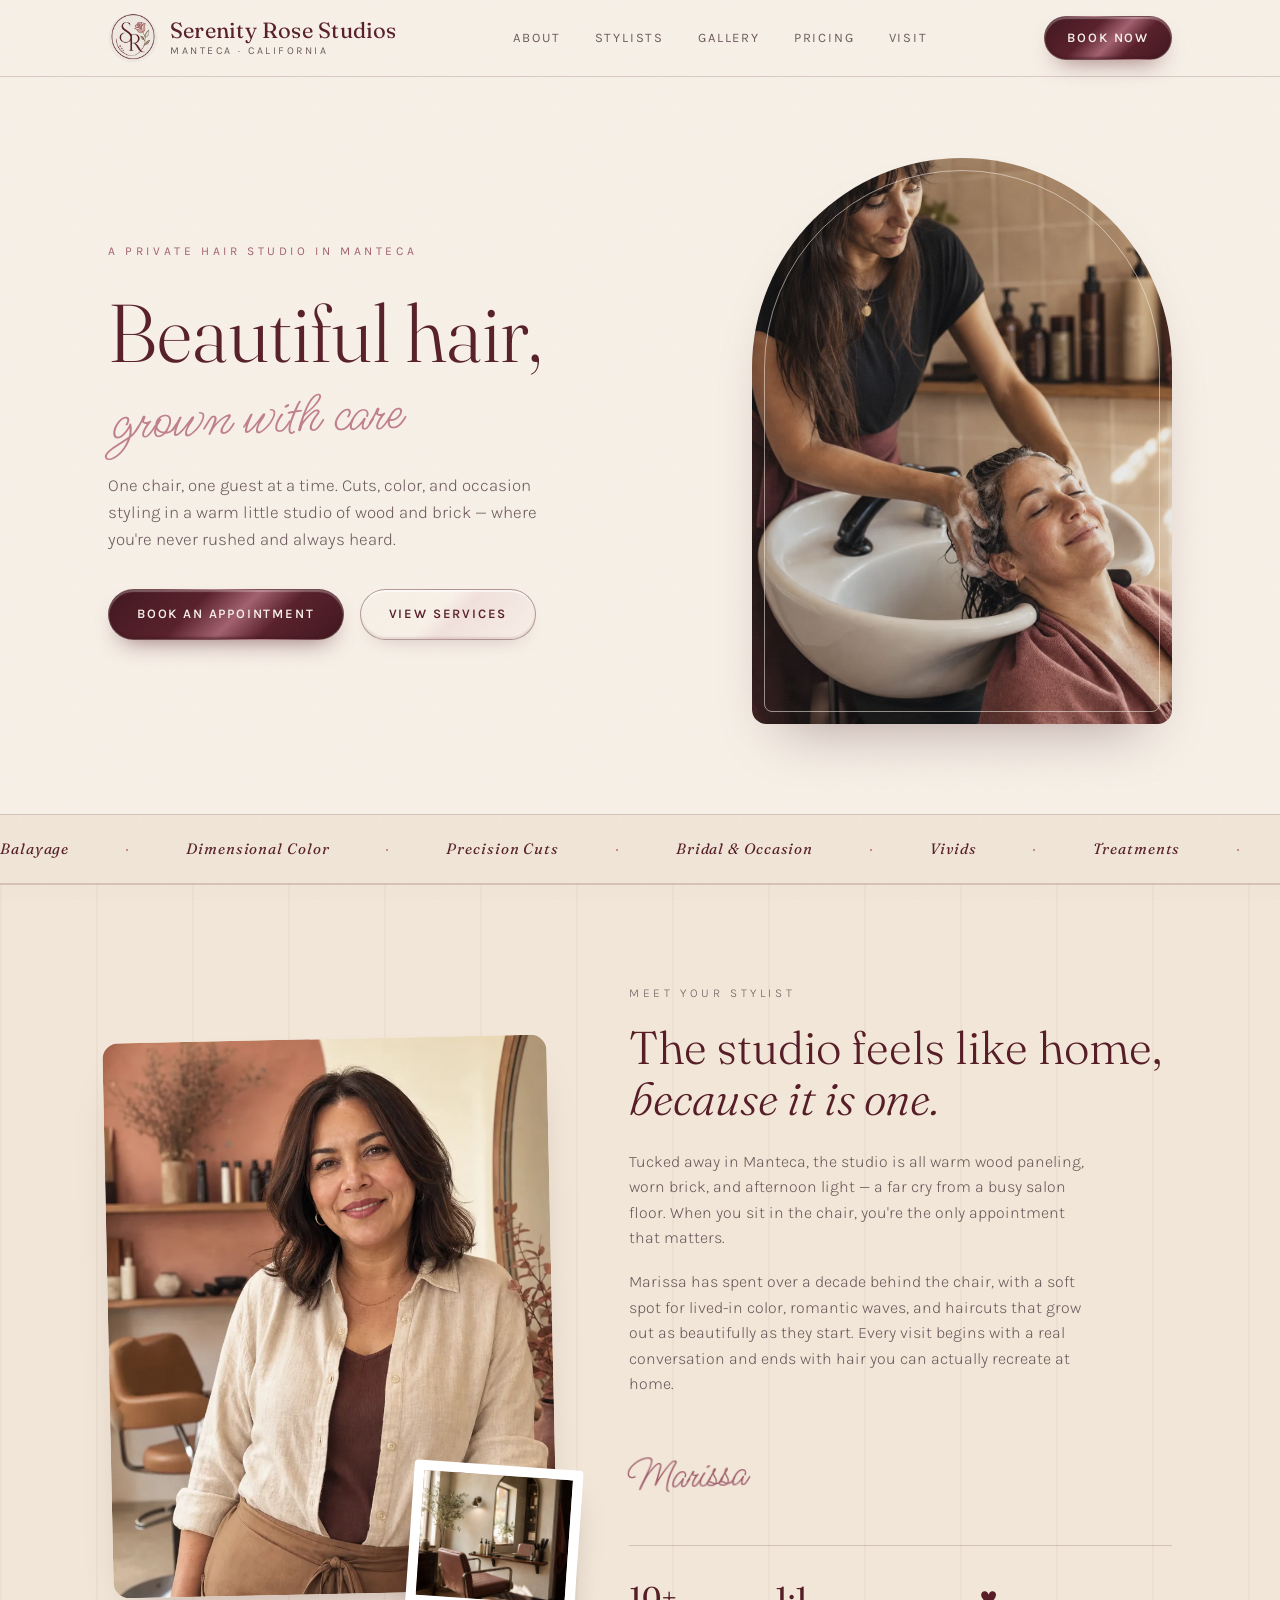
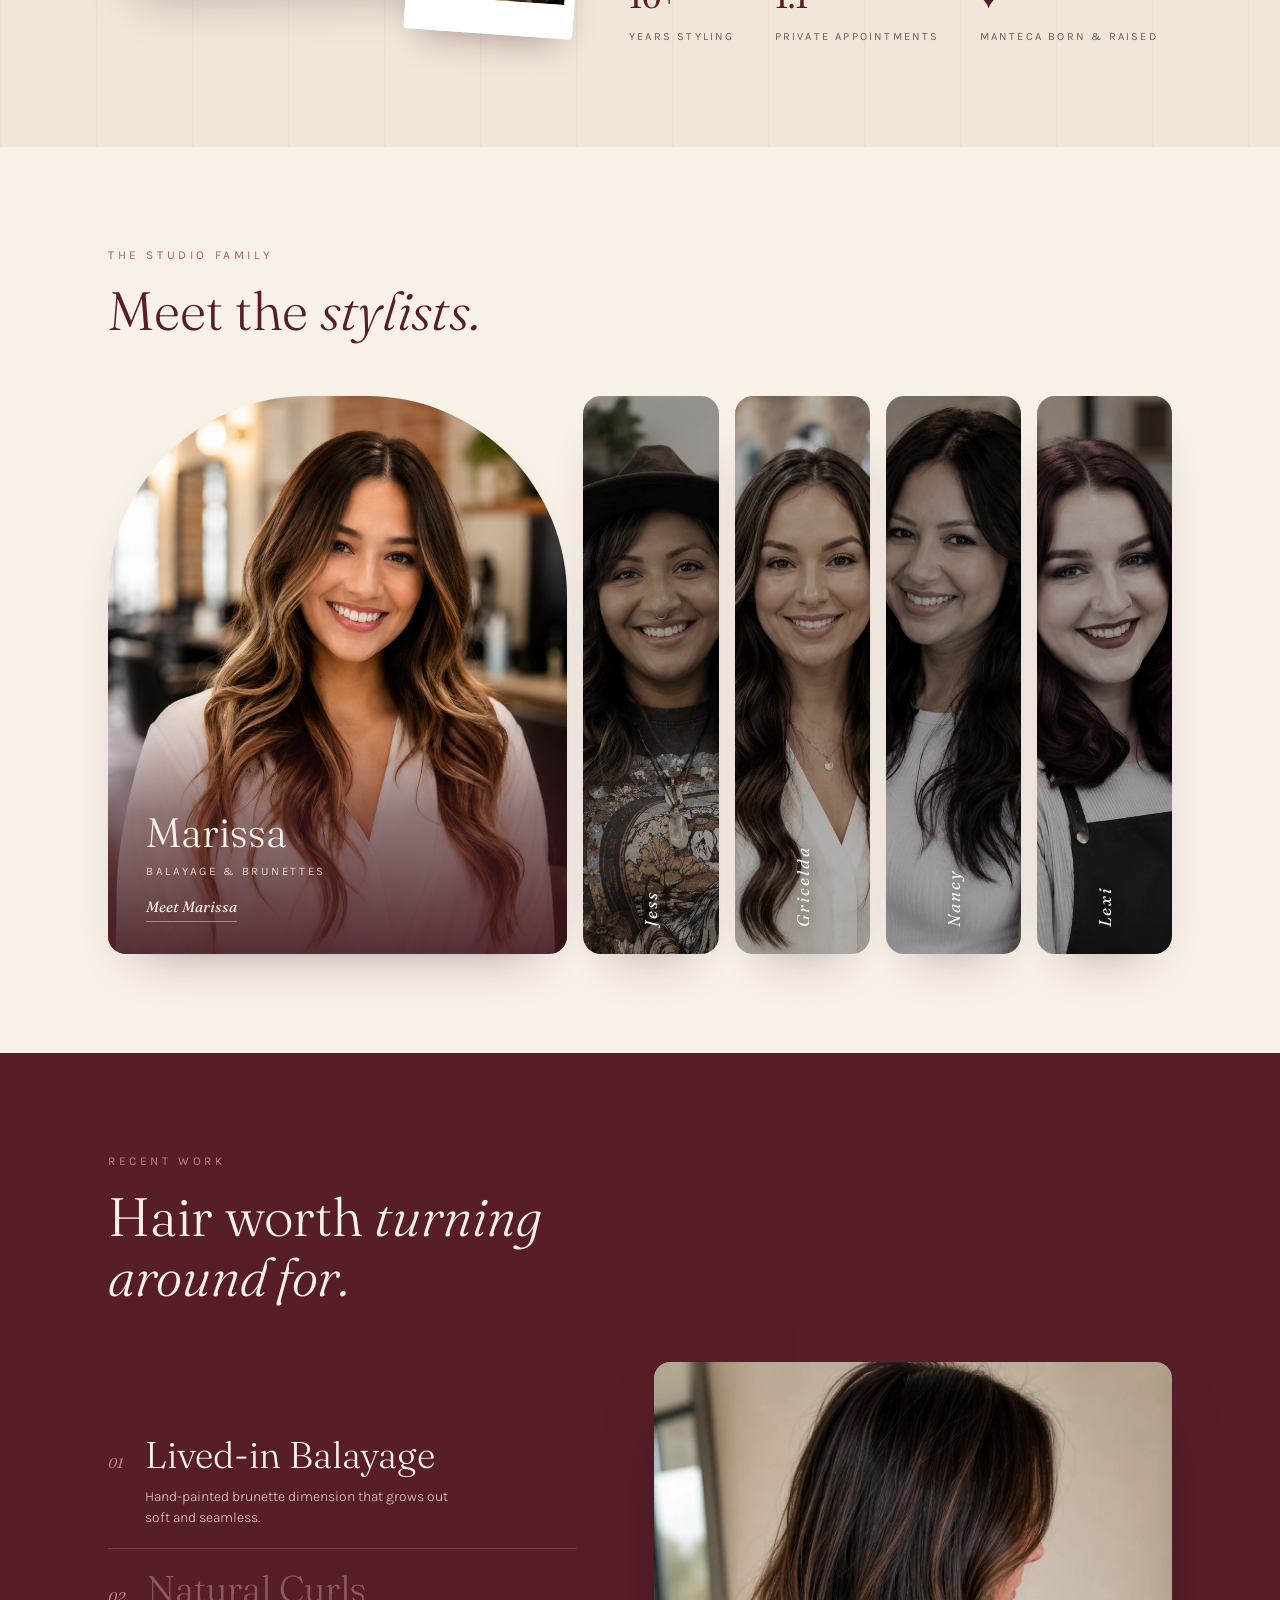
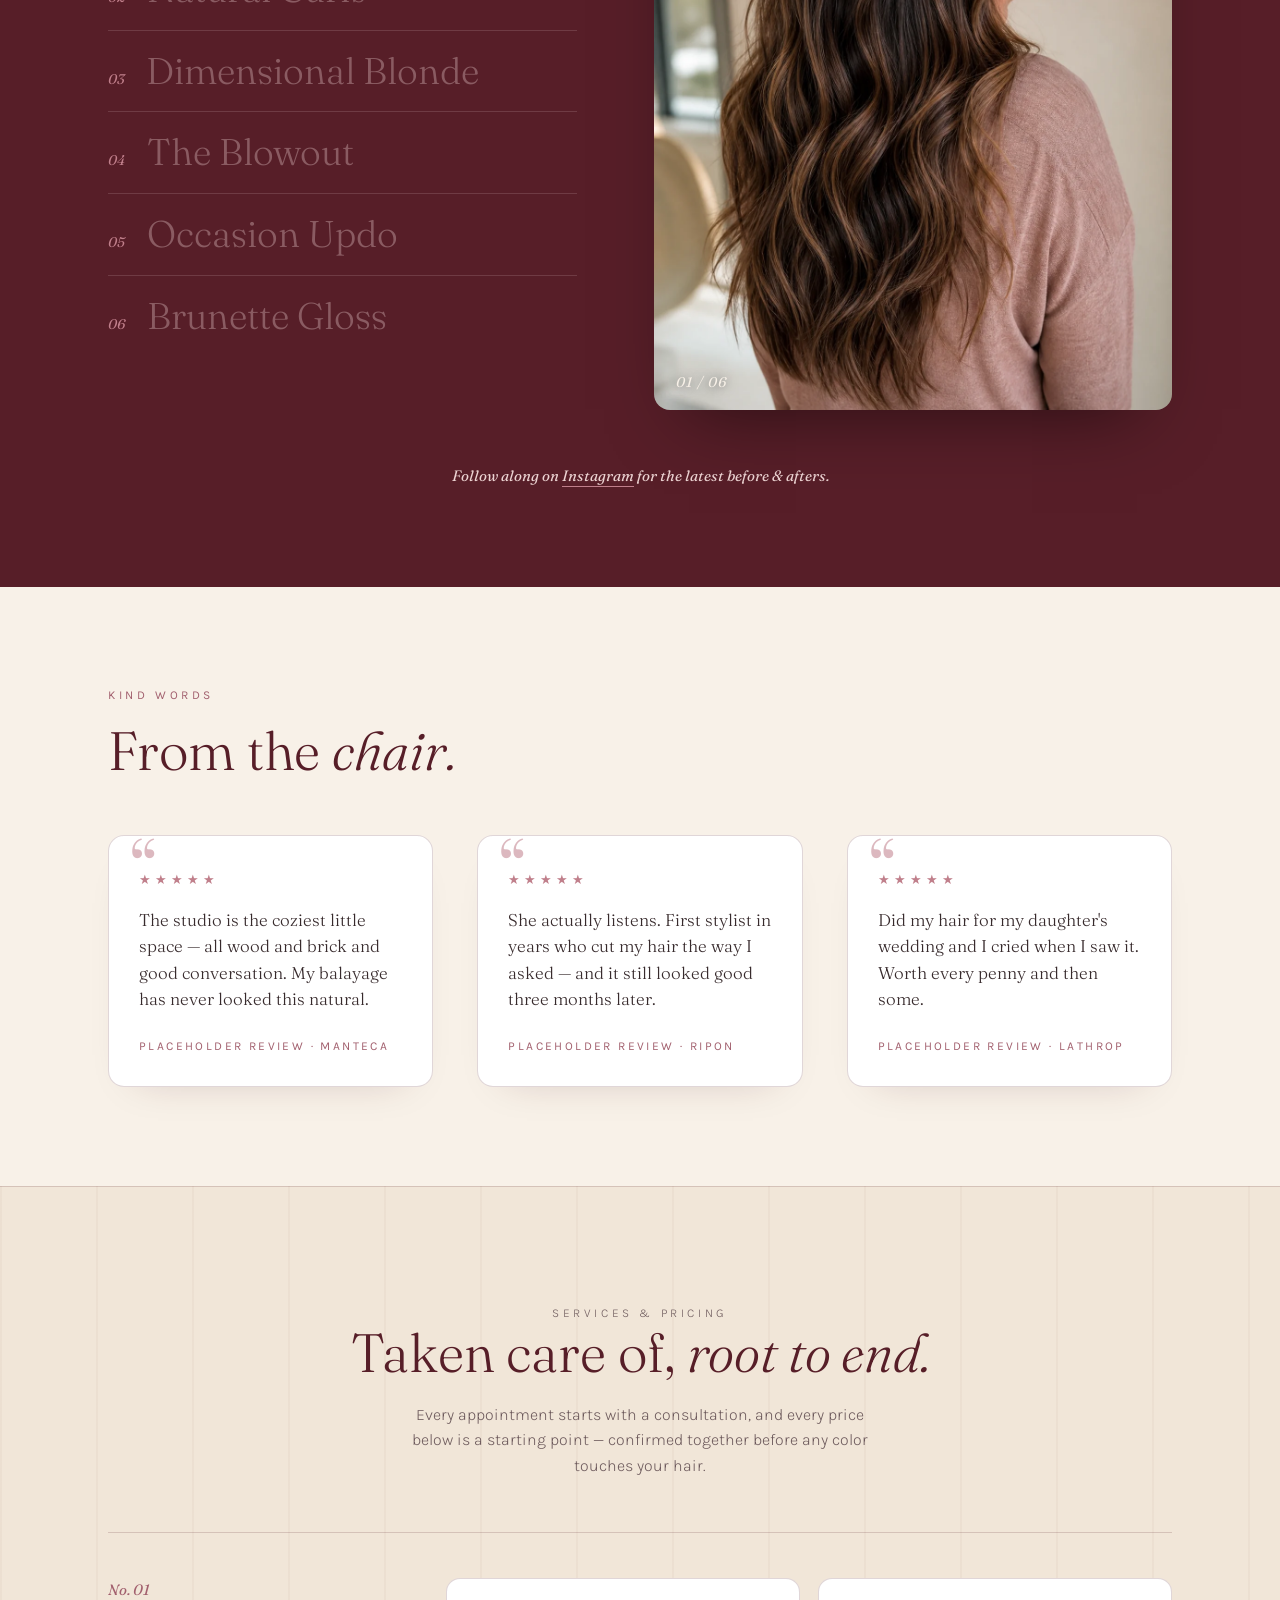
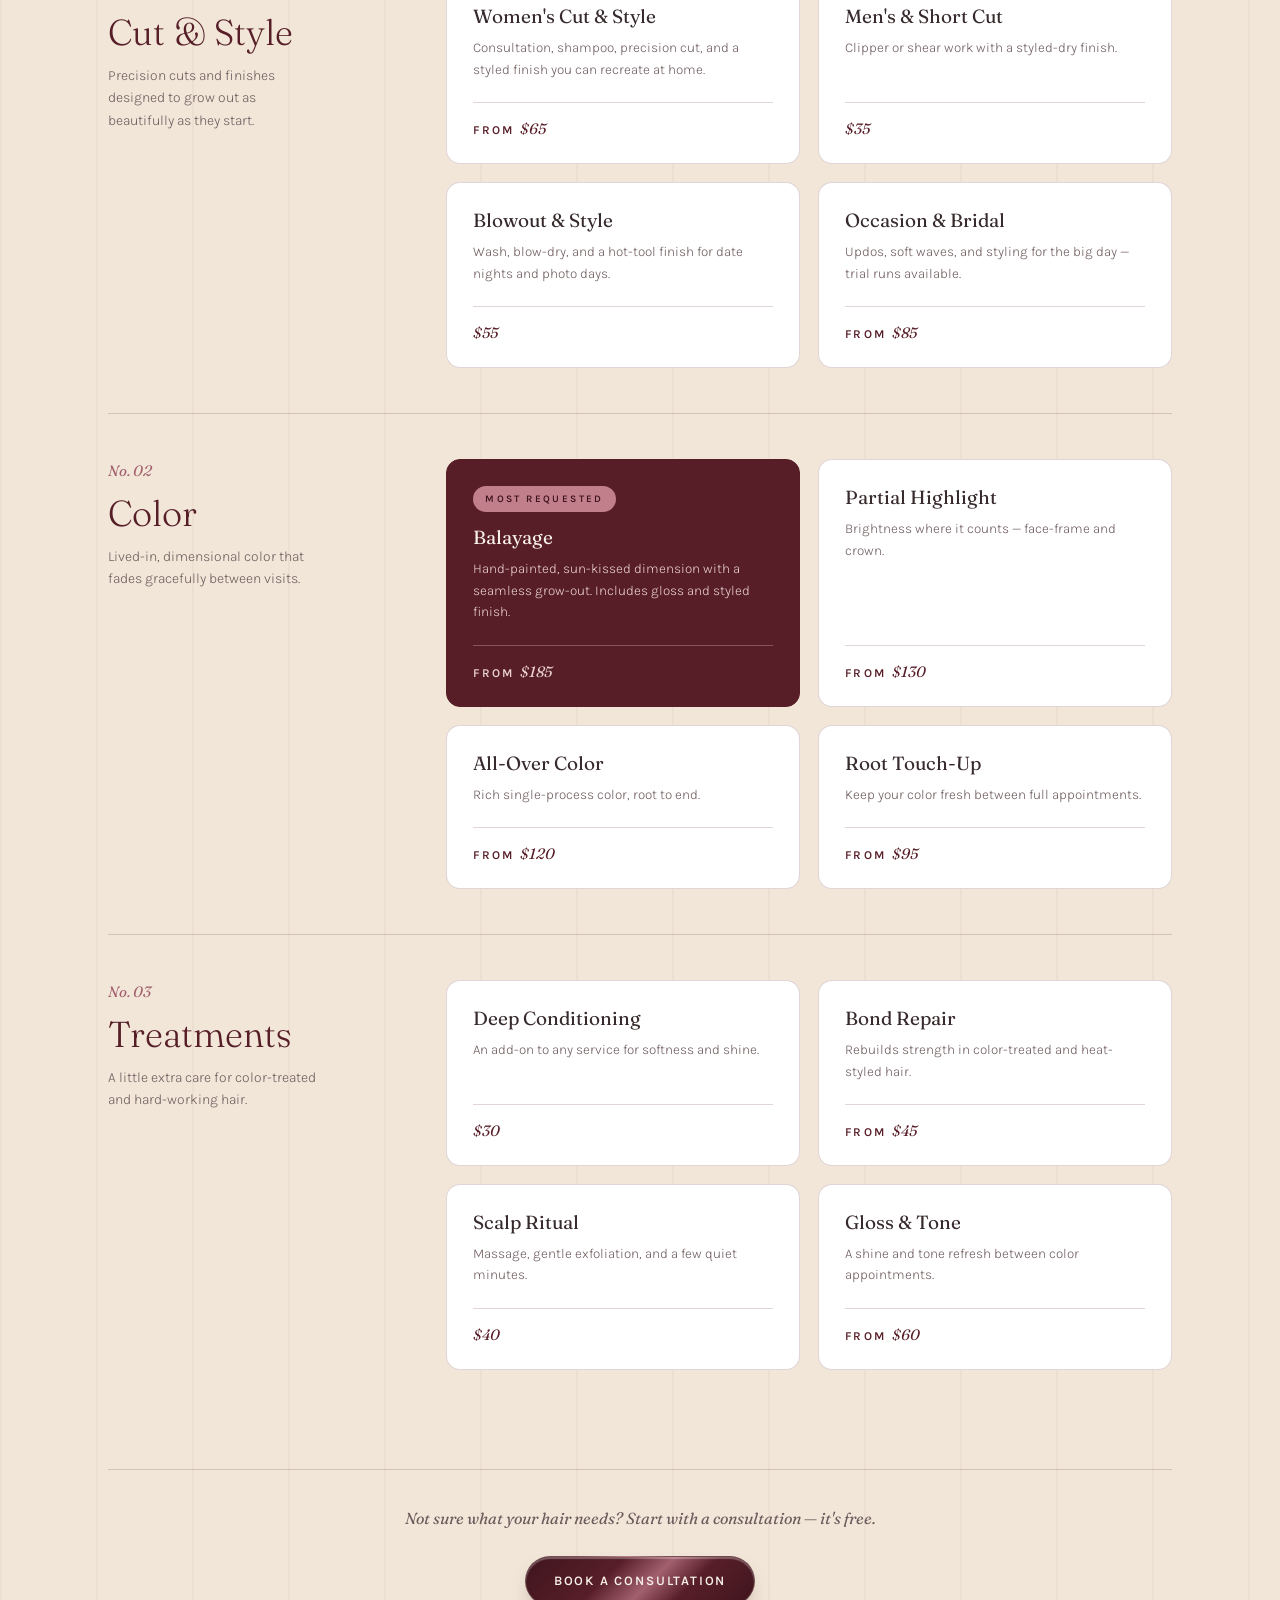
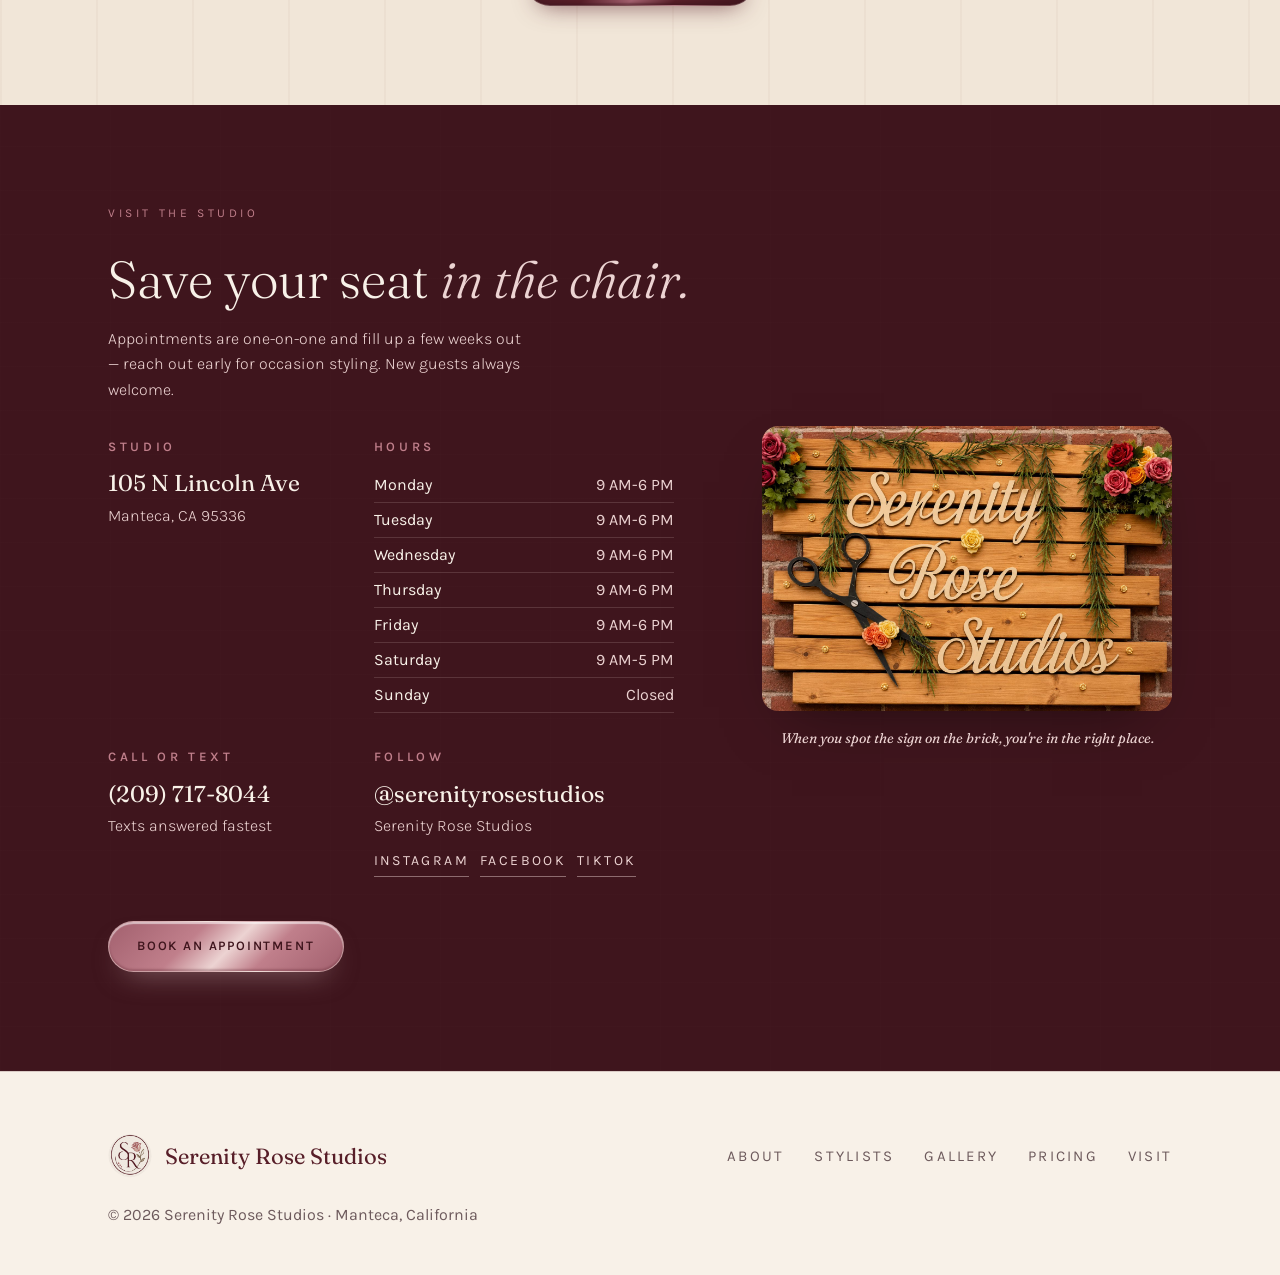
==== commit 63a8552f: "Make mobile gallery a sticky scrollytelling lookbook On mobile the lookbook photo now pins below the" ====
--- a/index.html
+++ b/index.html
@@ -225,7 +225,7 @@
 }
 
 /* ---------- gallery (lookbook) ---------- */
-.gallery{background:var(--maroon);color:var(--cream);position:relative;overflow:hidden}
+.gallery{background:var(--maroon);color:var(--cream);position:relative;overflow:clip}
 .gallery .eyebrow{color:var(--rose)}
 .gallery h2{color:var(--cream)}
 .look-grid{display:grid;grid-template-columns:minmax(0,.95fr) minmax(0,1.05fr);gap:clamp(36px,6vw,84px);align-items:center}
@@ -250,6 +250,7 @@
 .look.active .look-desc{max-height:80px;opacity:1;margin-top:9px}
 .look-stage{
   position:relative;aspect-ratio:4/5;border-radius:16px;overflow:hidden;
+  background:var(--maroon);
   box-shadow:0 34px 70px -35px rgba(0,0,0,.55);
 }
 .look-stage img{
@@ -379,8 +380,15 @@
   .hero-grid,.about-grid,.visit-grid{grid-template-columns:1fr}
   .hero-photo-wrap{max-width:440px;margin:20px auto 0}
   .quotes-grid{grid-template-columns:1fr;max-width:560px}
-  .look-grid{grid-template-columns:1fr;gap:36px}
-  .look-stage{order:-1;max-width:480px;margin:0 auto;width:100%}
+  .look-grid{display:flex;flex-direction:column;gap:28px}
+  .look-stage{
+    order:-1;position:sticky;top:88px;z-index:2;
+    max-width:480px;margin:0 auto;width:100%;
+    aspect-ratio:auto;height:min(44vh,430px);
+    box-shadow:0 24px 50px -18px rgba(0,0,0,.6);
+  }
+  .look-stage img{transition:opacity .45s ease,transform 2.4s cubic-bezier(.16,.6,.3,1)}
+  .look-list{padding-bottom:8vh}
   .nav-links{display:none}
   .about-photo{max-width:420px}
   .p-cat{grid-template-columns:1fr;gap:24px}
@@ -857,10 +865,14 @@
 
 function scrollSync() {
   ticking = false;
-  const r = stage.getBoundingClientRect();
   const vh = window.innerHeight || document.documentElement.clientHeight;
-  const progress = (vh - r.top) / (vh + r.height);           // 0 as it enters, 1 as it exits
-  const i = Math.min(looks.length - 1, Math.max(0, Math.floor(progress * looks.length)));
+  const stageBottom = stage.getBoundingClientRect().bottom;
+  /* activate a look once its row scrolls into the zone under the pinned image */
+  const line = stageBottom + Math.max(0, vh - stageBottom) * 0.45;
+  let i = 0;
+  for (let j = 0; j < looks.length; j++) {
+    if (looks[j].getBoundingClientRect().top < line) i = j;
+  }
   setLook(i);
 }
 function onScroll() { if (!ticking) { ticking = true; requestAnimationFrame(scrollSync); } }
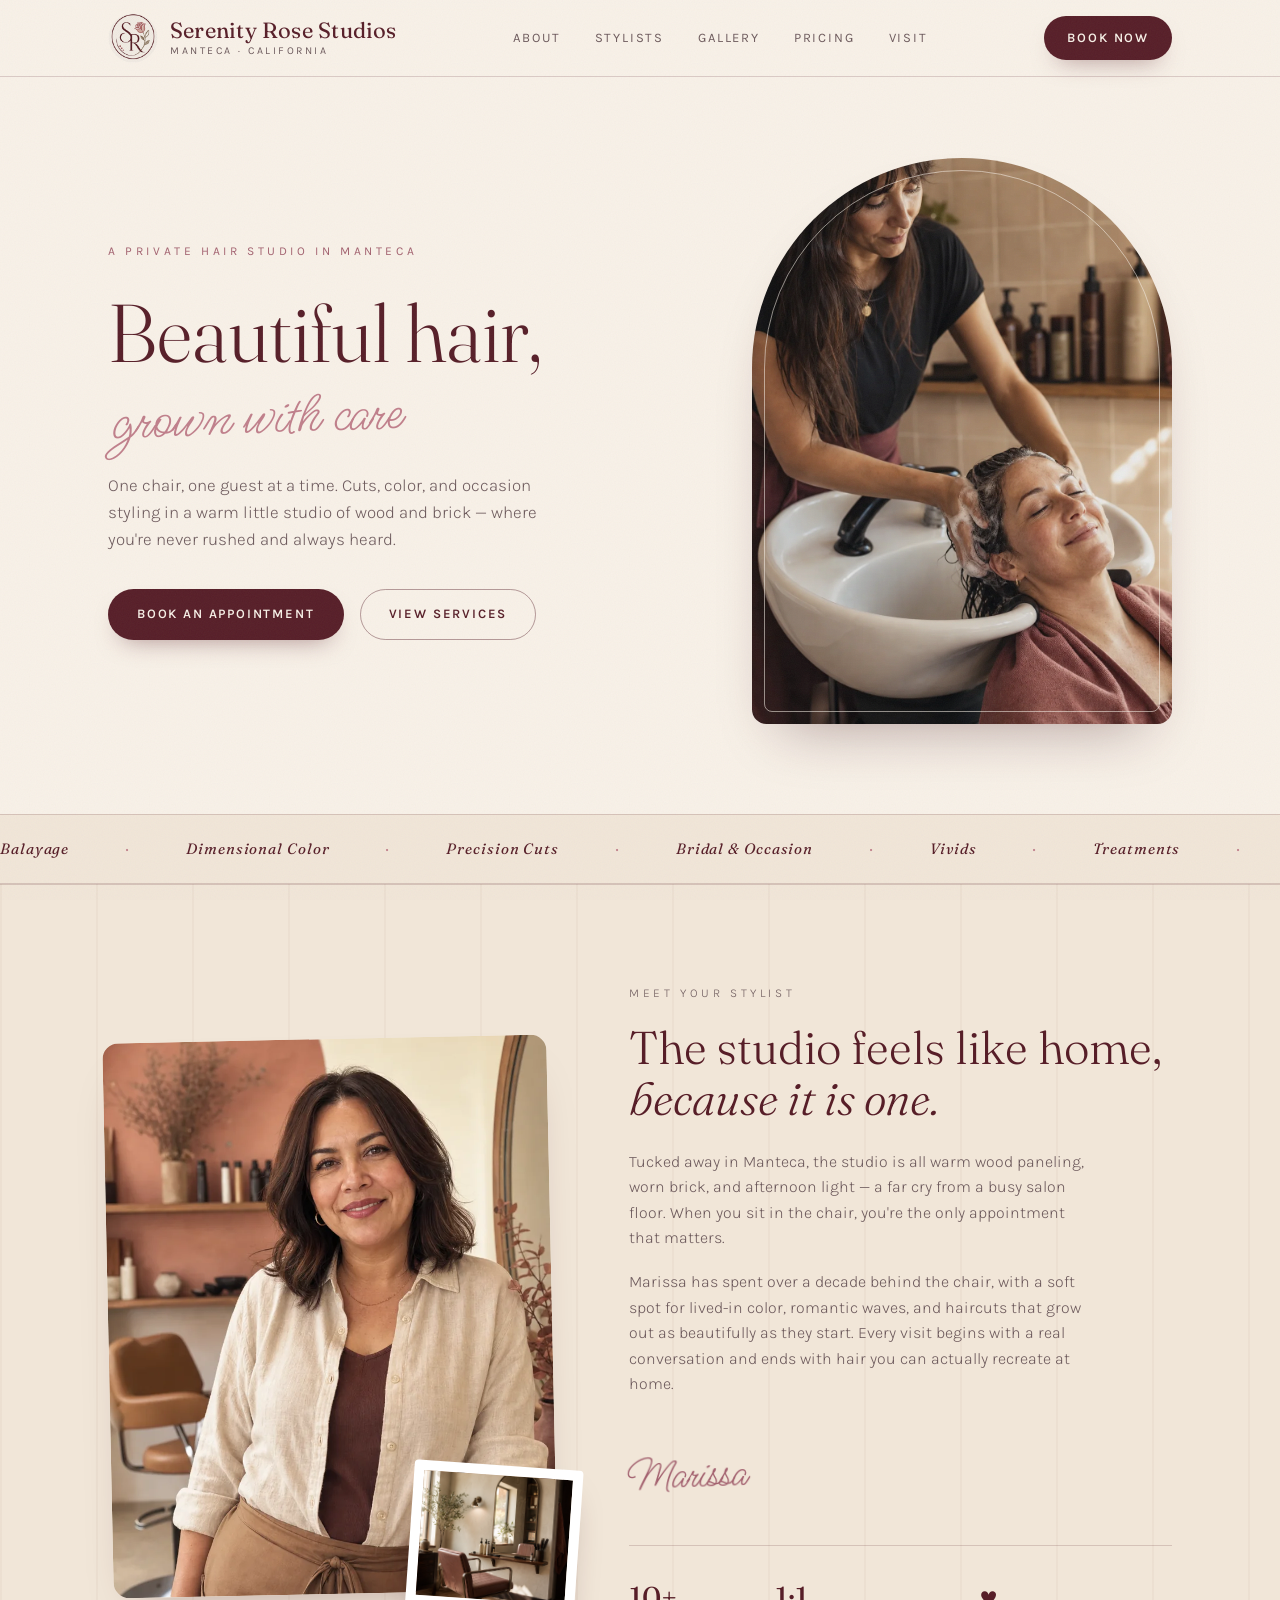
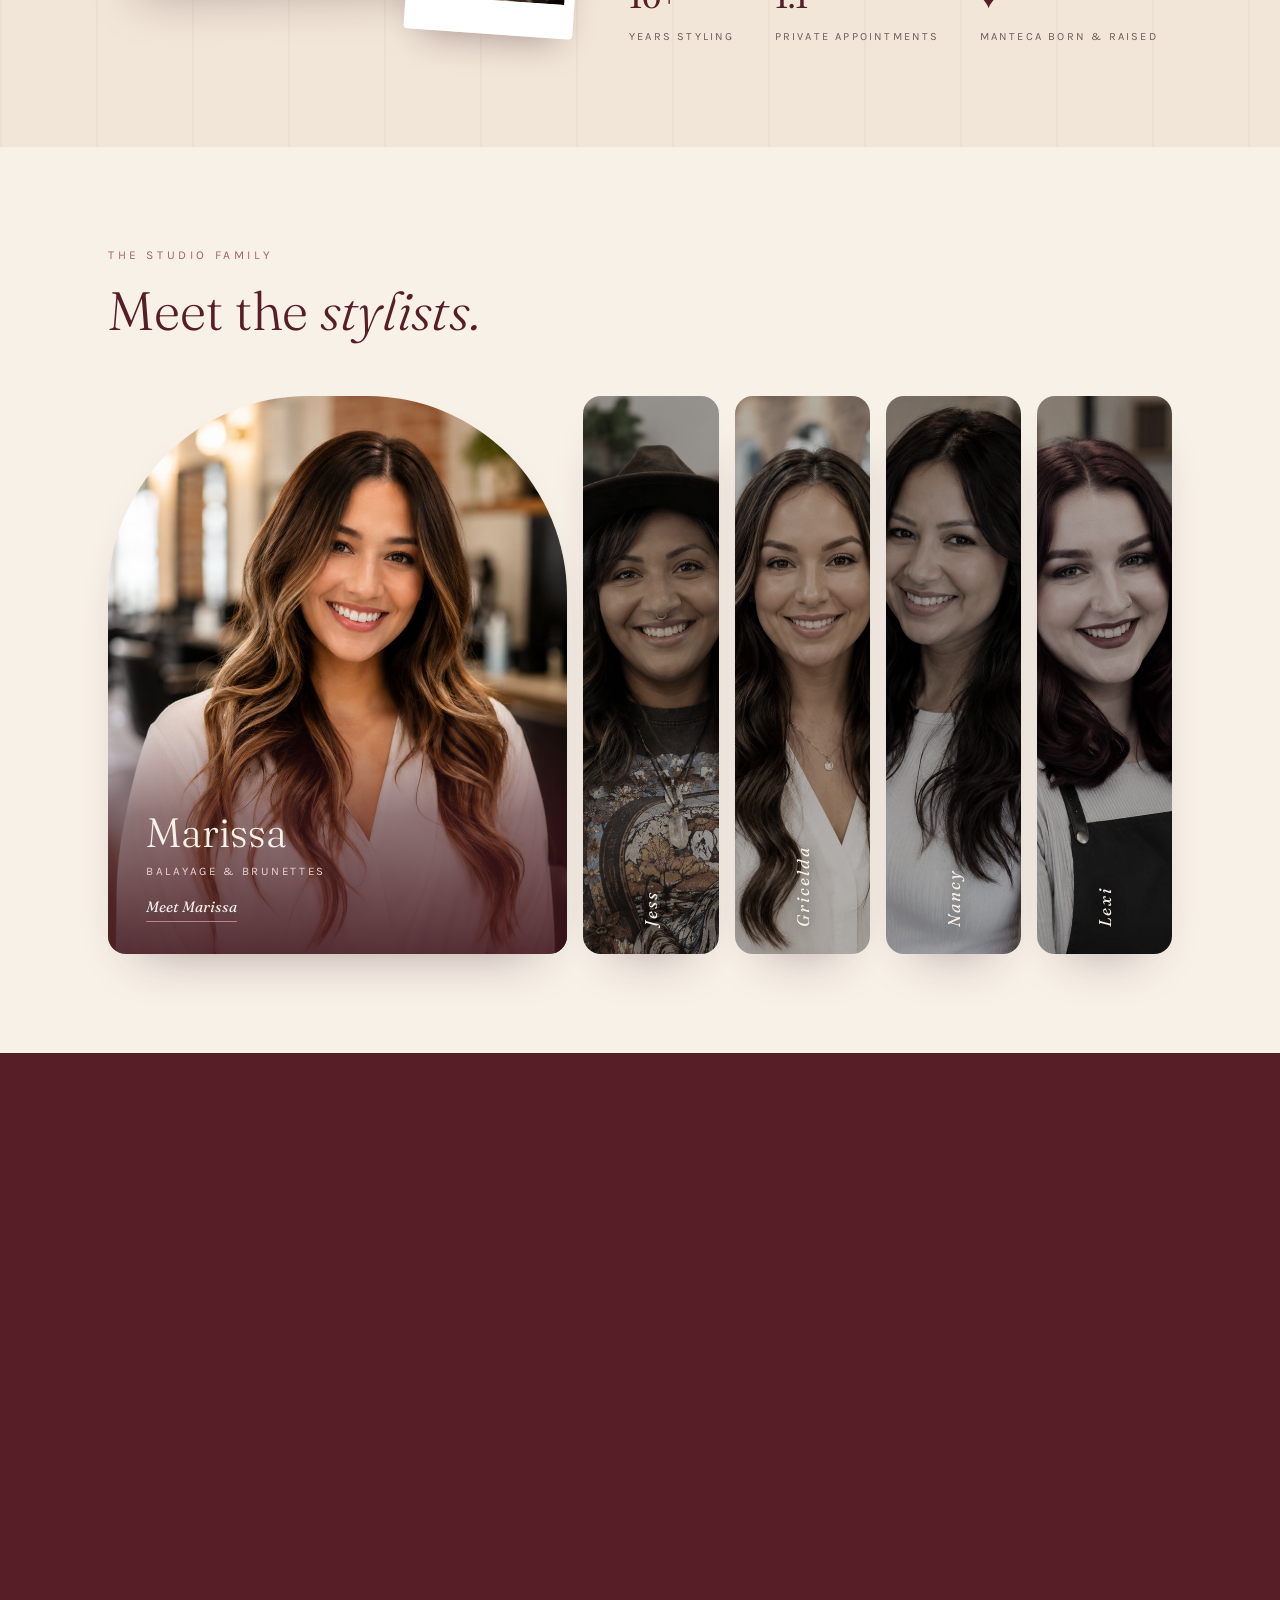
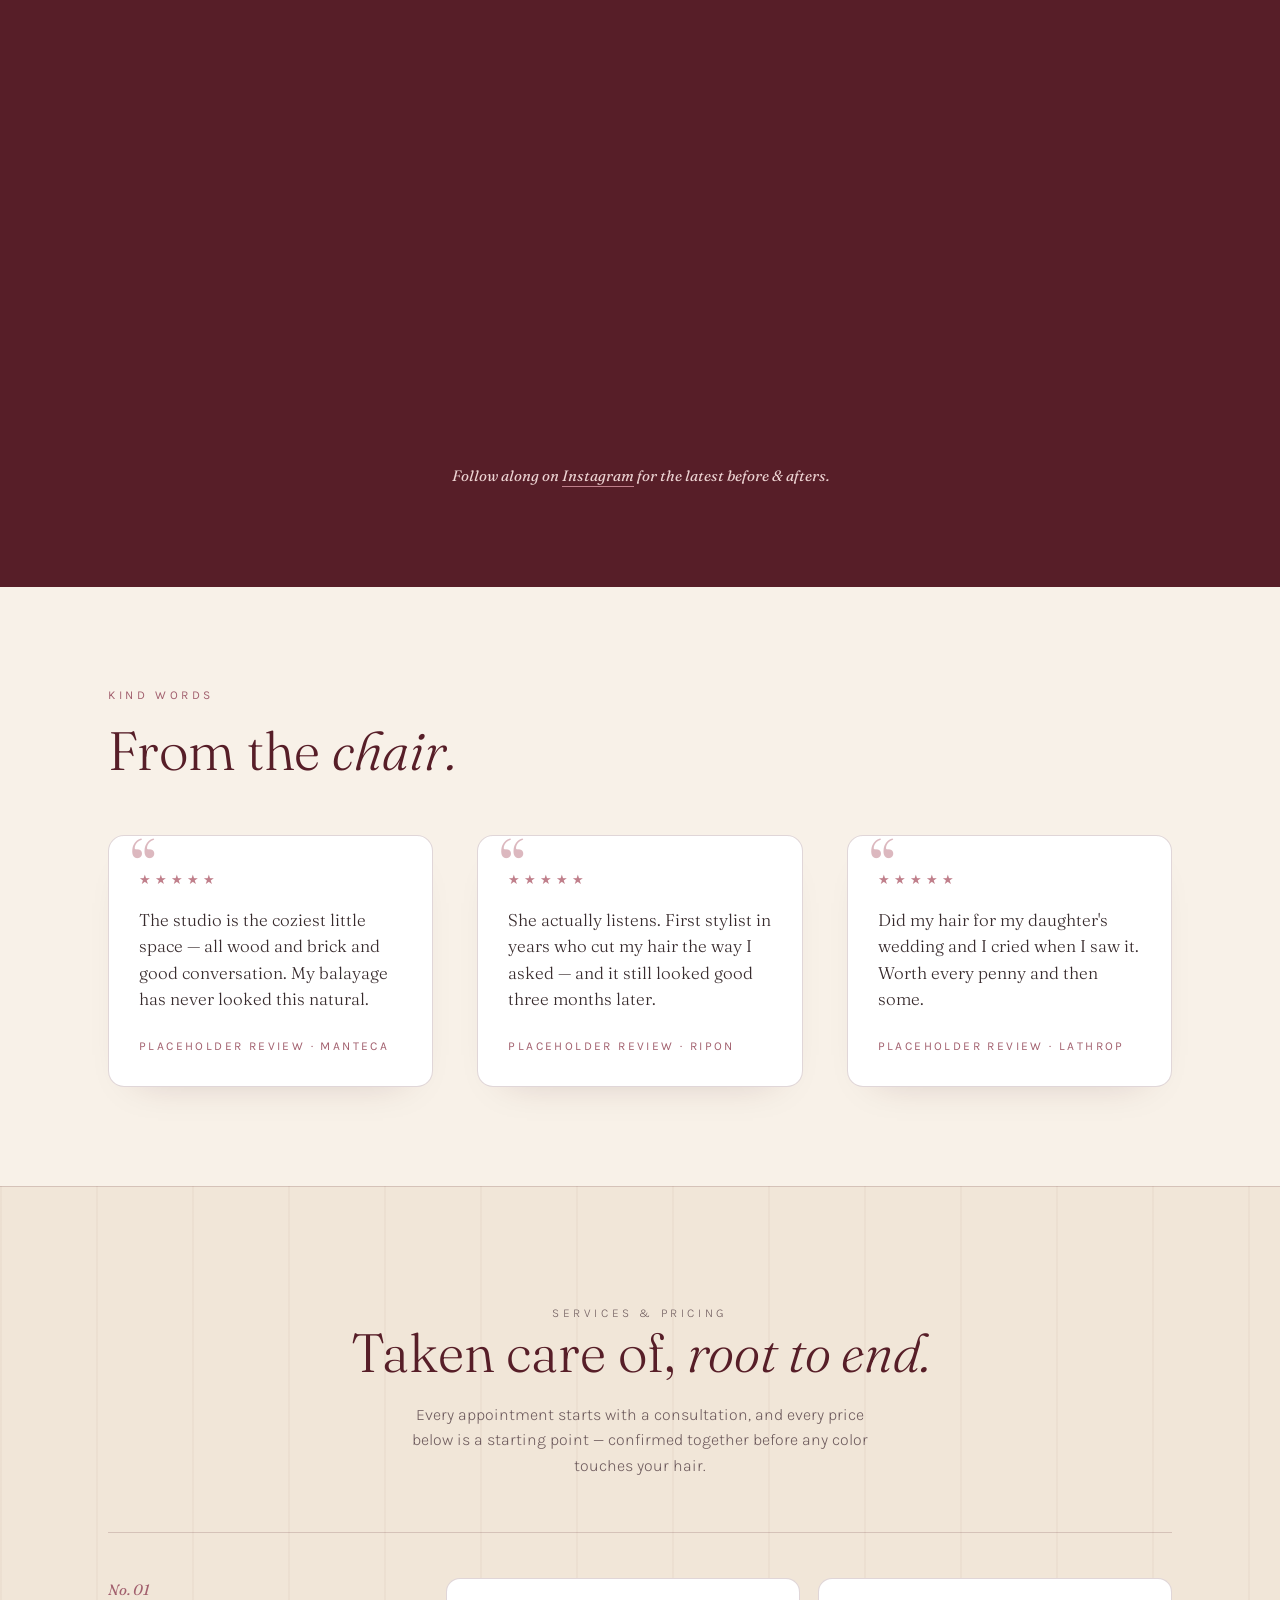
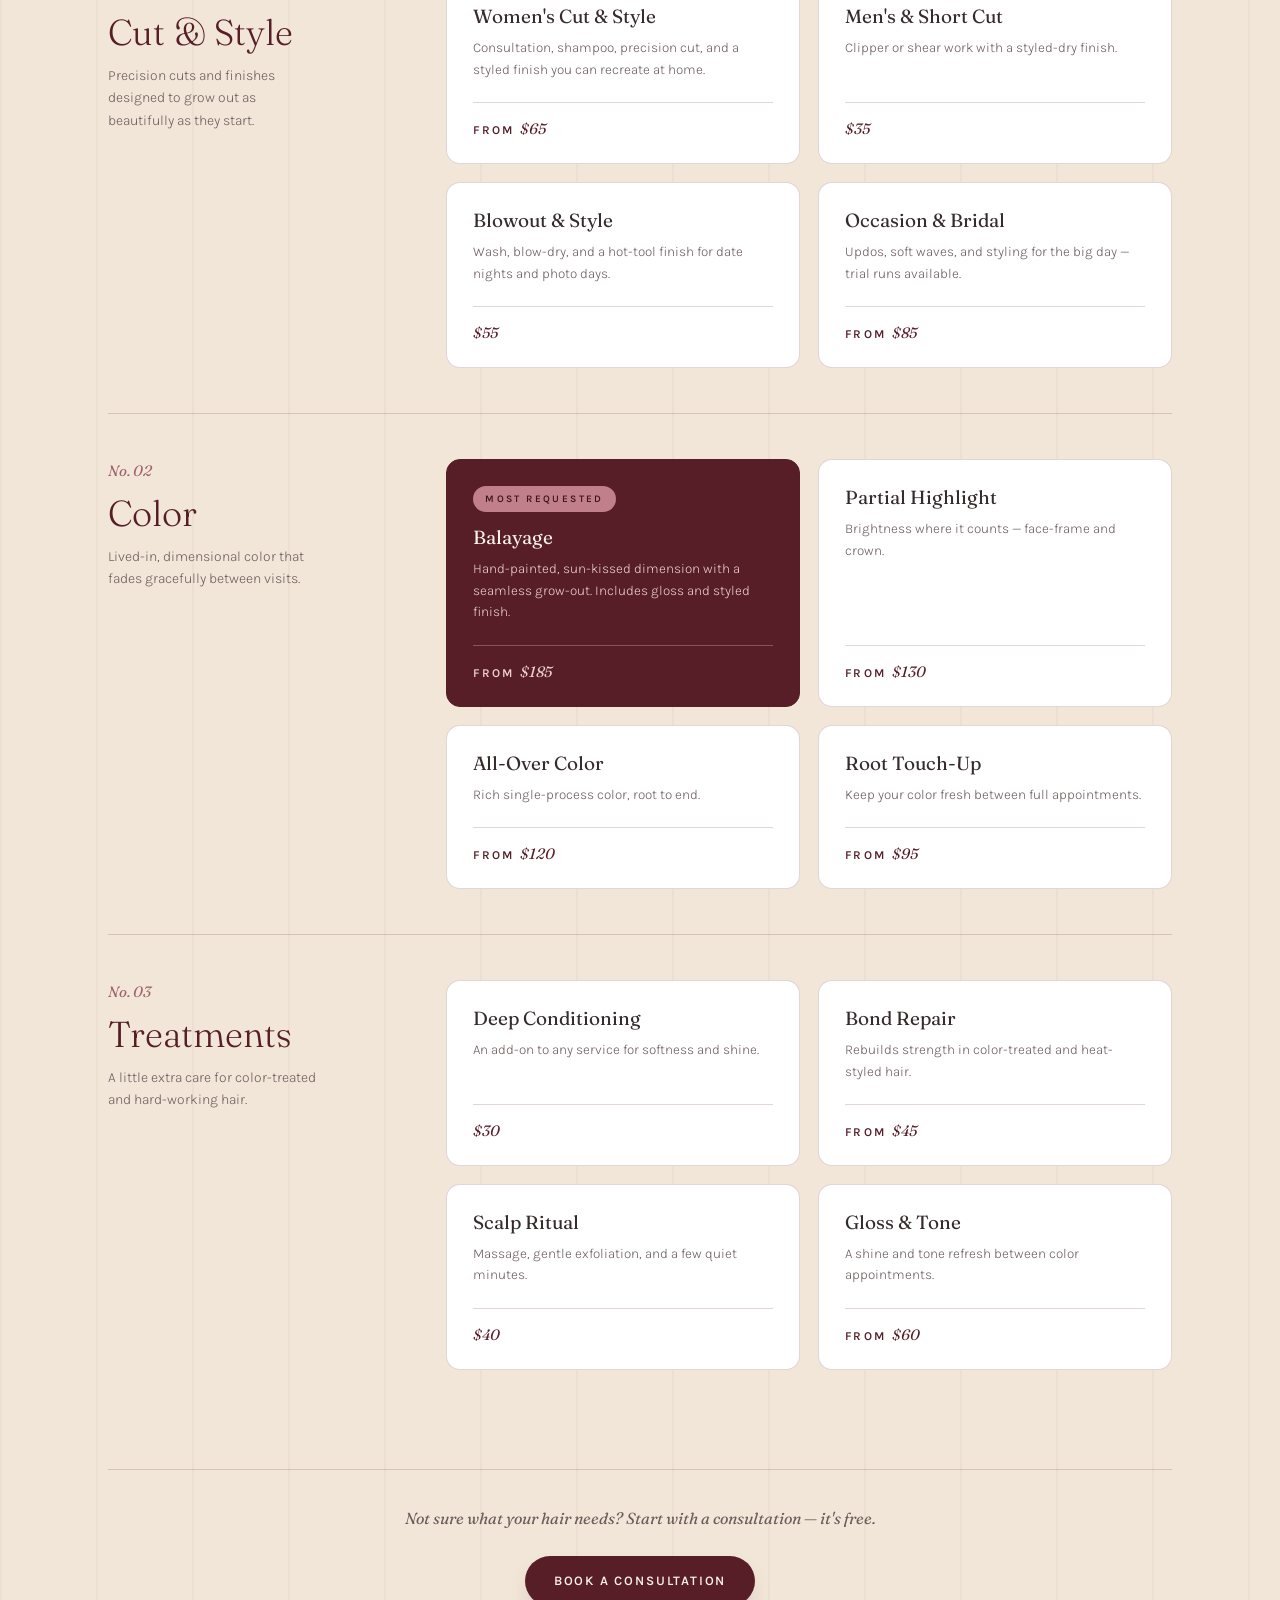
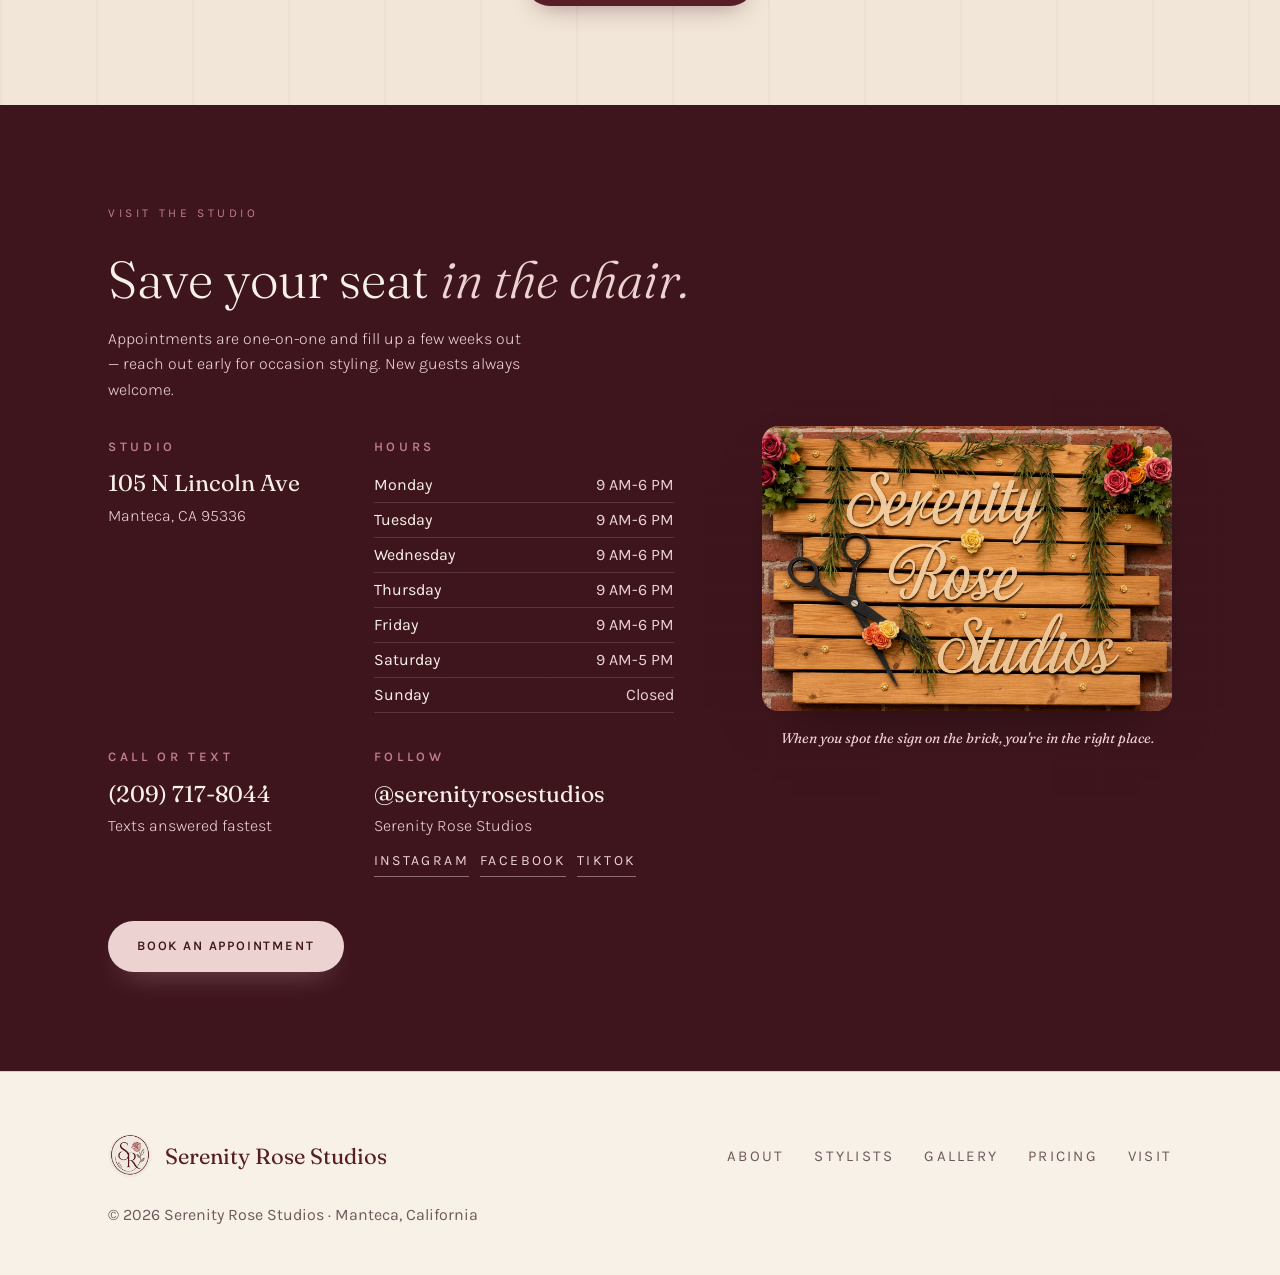
==== commit f5e64ac0: "Add mobile nav, SEO metadata, and simplify visual chrome - Hamburger menu below 960px on all pages -" ====
--- a/index.html
+++ b/index.html
@@ -5,6 +5,40 @@
 <meta name="viewport" content="width=device-width, initial-scale=1.0">
 <title>Serenity Rose Studios — Salon Studio in Manteca, CA</title>
 <meta name="description" content="A private hair studio in Manteca, California. Cuts, color, balayage, and occasion styling in a warm, one-on-one setting.">
+<link rel="icon" type="image/png" href="assets/images/favicon.png">
+<link rel="apple-touch-icon" href="assets/images/favicon.png">
+<meta property="og:type" content="website">
+<meta property="og:title" content="Serenity Rose Studios — Salon Studio in Manteca, CA">
+<meta property="og:description" content="A private hair studio in Manteca, California. Cuts, color, balayage, and occasion styling in a warm, one-on-one setting.">
+<meta property="og:url" content="https://jabach811.github.io/marissa/">
+<meta property="og:image" content="https://jabach811.github.io/marissa/assets/images/serenity-rose-sign.jpg">
+<meta name="twitter:card" content="summary_large_image">
+<script type="application/ld+json">
+{
+  "@context": "https://schema.org",
+  "@type": "HairSalon",
+  "name": "Serenity Rose Studios",
+  "image": "https://jabach811.github.io/marissa/assets/images/serenity-rose-sign.jpg",
+  "url": "https://jabach811.github.io/marissa/",
+  "telephone": "+12097178044",
+  "address": {
+    "@type": "PostalAddress",
+    "streetAddress": "105 N Lincoln Ave",
+    "addressLocality": "Manteca",
+    "addressRegion": "CA",
+    "postalCode": "95336",
+    "addressCountry": "US"
+  },
+  "openingHoursSpecification": [
+    {"@type": "OpeningHoursSpecification", "dayOfWeek": ["Monday","Tuesday","Wednesday","Thursday","Friday"], "opens": "09:00", "closes": "18:00"},
+    {"@type": "OpeningHoursSpecification", "dayOfWeek": "Saturday", "opens": "09:00", "closes": "17:00"}
+  ],
+  "sameAs": [
+    "https://www.instagram.com/serenityrosestudios",
+    "https://www.facebook.com/SerenityRoseStudios/"
+  ]
+}
+</script>
 <link rel="preconnect" href="https://fonts.googleapis.com">
 <link rel="preconnect" href="https://fonts.gstatic.com" crossorigin>
 <link href="https://fonts.googleapis.com/css2?family=Fraunces:ital,opsz,wght@0,9..144,300;0,9..144,400;0,9..144,500;0,9..144,600;1,9..144,300;1,9..144,400&family=Karla:ital,wght@0,300;0,400;0,500;0,600;1,400&family=Ms+Madi&display=swap" rel="stylesheet">
@@ -68,43 +102,26 @@
 .nav-links{display:flex;gap:34px;font-size:13px;letter-spacing:.14em;text-transform:uppercase}
 .nav-links a{color:var(--ink-soft);transition:color .25s}
 .nav-links a:hover{color:var(--maroon)}
+.nav-toggle{display:none;flex:none;position:relative;width:40px;height:40px;background:none;border:0;cursor:pointer}
+.nav-toggle span{position:absolute;left:10px;right:10px;height:2px;background:var(--maroon);transition:transform .3s,top .3s}
+.nav-toggle span:first-child{top:16px}
+.nav-toggle span:last-child{top:23px}
+.nav-toggle[aria-expanded="true"] span:first-child{top:19px;transform:rotate(45deg)}
+.nav-toggle[aria-expanded="true"] span:last-child{top:19px;transform:rotate(-45deg)}
 .btn{
-  position:relative;overflow:hidden;display:inline-flex;align-items:center;justify-content:center;gap:10px;
+  display:inline-flex;align-items:center;justify-content:center;gap:10px;
   font-family:var(--sans);font-size:13px;font-weight:600;letter-spacing:.14em;text-transform:uppercase;text-decoration:none;
-  color:var(--cream);padding:14px 28px;border-radius:999px;border:1px solid rgba(248,241,232,.22);cursor:pointer;
-  background:
-    linear-gradient(115deg,transparent 31%,rgba(255,244,232,.58) 46%,transparent 61%) -170% 0 / 270% 100% no-repeat,
-    linear-gradient(135deg,var(--maroon-deep) 0%,var(--maroon) 36%,var(--rose-deep) 54%,var(--maroon) 70%,var(--maroon-deep) 100%);
-  box-shadow:
-    0 12px 24px -13px rgba(87,30,40,.72),
-    inset 0 2px 1px rgba(255,255,255,.28),
-    inset 0 -2px 2px rgba(63,21,29,.5);
-  animation:buttonGleam 3.8s ease-in-out infinite;
-  transition:transform .3s cubic-bezier(.2,.7,.2,1),box-shadow .3s ease,filter .3s ease,color .3s ease;
-}
-.btn:hover{
-  transform:translateY(-2px);
-  filter:saturate(1.04);
-  box-shadow:
-    0 18px 32px -15px rgba(87,30,40,.82),
-    inset 0 2px 1px rgba(255,255,255,.34),
-    inset 0 -2px 2px rgba(63,21,29,.46);
-}
-.btn:active{transform:translateY(0);box-shadow:0 8px 18px -13px rgba(87,30,40,.7),inset 0 1px 1px rgba(255,255,255,.24),inset 0 -1px 2px rgba(63,21,29,.5)}
+  color:var(--cream);padding:14px 28px;border-radius:999px;border:1px solid transparent;cursor:pointer;
+  background:var(--maroon);
+  box-shadow:0 12px 24px -13px rgba(87,30,40,.5);
+  transition:background .25s ease,transform .3s cubic-bezier(.2,.7,.2,1),box-shadow .3s ease,color .25s ease;
+}
+.btn:hover{background:var(--maroon-deep);transform:translateY(-2px);box-shadow:0 16px 28px -15px rgba(87,30,40,.6)}
+.btn:active{transform:translateY(0)}
 .btn:focus-visible{outline:2px solid var(--rose);outline-offset:4px}
-.btn.ghost{
-  color:var(--maroon);border-color:rgba(87,30,40,.42);
-  background:
-    linear-gradient(115deg,transparent 31%,rgba(255,255,255,.78) 46%,transparent 61%) -170% 0 / 270% 100% no-repeat,
-    linear-gradient(135deg,rgba(248,241,232,.32) 0%,rgba(248,241,232,.78) 44%,rgba(236,211,210,.52) 55%,rgba(248,241,232,.7) 100%);
-  box-shadow:
-    0 10px 22px -16px rgba(87,30,40,.38),
-    inset 0 2px 1px rgba(255,255,255,.72),
-    inset 0 -2px 2px rgba(87,30,40,.12);
-}
-.btn.ghost:hover{color:var(--maroon-deep);box-shadow:0 16px 28px -18px rgba(87,30,40,.48),inset 0 2px 1px rgba(255,255,255,.8),inset 0 -2px 2px rgba(87,30,40,.14)}
+.btn.ghost{color:var(--maroon);border-color:rgba(87,30,40,.42);background:transparent;box-shadow:none}
+.btn.ghost:hover{background:rgba(87,30,40,.06);color:var(--maroon-deep);box-shadow:none}
 .nav .btn{flex:none;white-space:nowrap;padding:11px 22px}
-@keyframes buttonGleam{0%{background-position:-170% 0,0 0}58%,100%{background-position:270% 0,0 0}}
 
 /* ---------- hero ---------- */
 .hero{position:relative;padding:clamp(56px,9vh,110px) 0 clamp(70px,10vh,130px)}
@@ -214,9 +231,16 @@
 }
 .team-panel.open:hover .more{color:var(--blush)}
 @media(max-width:760px){
-  .team-row{flex-direction:column;height:auto;gap:12px}
-  .team-panel{flex:none;height:64px;border-radius:14px;transition:height .7s cubic-bezier(.3,.75,.25,1),border-radius .7s cubic-bezier(.3,.75,.25,1)}
-  .team-panel.open{flex:none;height:min(430px,116vw);border-radius:14px}
+  /* pinned scrollytelling: the accordion sticks below the header and fills the
+     screen while the tall .team-pin spacer provides the scroll distance */
+  .team-pin{height:300vh}
+  .team-row{
+    flex-direction:column;gap:12px;
+    position:sticky;top:88px;
+    height:calc(100vh - 112px);height:calc(100svh - 112px);
+  }
+  .team-panel{flex:1;border-radius:14px}
+  .team-panel.open{flex:5;border-radius:14px}
   .team-tab{align-items:center;justify-content:flex-start;padding:0 22px}
   .team-tab span{writing-mode:horizontal-tb;transform:none}
 }
@@ -352,17 +376,8 @@
 .social-links{display:flex;flex-wrap:wrap;gap:11px;margin-top:13px}
 .social-links a{font-size:14px;letter-spacing:.17em;text-transform:uppercase;color:var(--blush);border-bottom:1px solid rgba(236,211,210,.45);padding-bottom:3px}
 .social-links a:hover{color:var(--cream);border-bottom-color:var(--rose)}
-.visit .btn{
-  color:var(--maroon-deep);border-color:rgba(248,241,232,.38);
-  background:
-    linear-gradient(115deg,transparent 31%,rgba(255,255,255,.62) 46%,transparent 61%) -170% 0 / 270% 100% no-repeat,
-    linear-gradient(135deg,var(--rose-deep) 0%,var(--rose) 35%,var(--blush) 52%,var(--rose) 68%,var(--rose-deep) 100%);
-  box-shadow:
-    0 14px 30px -16px rgba(236,211,210,.52),
-    inset 0 2px 1px rgba(255,255,255,.55),
-    inset 0 -2px 2px rgba(87,30,40,.28);
-}
-.visit .btn:hover{box-shadow:0 20px 36px -17px rgba(236,211,210,.62),inset 0 2px 1px rgba(255,255,255,.62),inset 0 -2px 2px rgba(87,30,40,.24)}
+.visit .btn{color:var(--maroon-deep);background:var(--blush);box-shadow:0 14px 30px -16px rgba(236,211,210,.4)}
+.visit .btn:hover{background:var(--cream)}
 .sign-frame{border-radius:16px;overflow:hidden;box-shadow:0 26px 60px -30px rgba(0,0,0,.5)}
 .studio-sign figcaption{margin-top:16px;text-align:center;font-family:var(--serif);font-style:italic;font-size:14px;color:var(--blush)}
 
@@ -389,7 +404,14 @@
   }
   .look-stage img{transition:opacity .45s ease,transform 2.4s cubic-bezier(.16,.6,.3,1)}
   .look-list{padding-bottom:8vh}
-  .nav-links{display:none}
+  .nav-toggle{display:block}
+  .nav-links{
+    display:none;position:absolute;top:100%;left:0;right:0;
+    flex-direction:column;gap:0;padding:8px 0 16px;
+    background:var(--cream);border-bottom:1px solid var(--hairline);
+  }
+  .nav-links.open{display:flex}
+  .nav-links a{padding:12px clamp(20px,5vw,48px)}
   .about-photo{max-width:420px}
   .p-cat{grid-template-columns:1fr;gap:24px}
   .p-cat-label{position:static}
@@ -419,7 +441,6 @@
   .nav .btn{padding:8px 10px}
 }
 @media(prefers-reduced-motion:reduce){
-  .btn{animation:none}
   .rv,.hero .ld,.hero-photo-wrap{opacity:1!important;transform:none!important;animation:none!important}
   .strip-track{animation:none}
   .look-stage img{transform:none;transition:opacity .4s ease}
@@ -435,7 +456,7 @@
       <img class="brand-logo" src="assets/images/transparent.png" alt="" aria-hidden="true">
       <span class="brand-name">Serenity Rose Studios<small>Manteca &middot; California</small></span>
     </a>
-    <nav class="nav-links" aria-label="Main">
+    <nav class="nav-links" id="nav-menu" aria-label="Main">
       <a href="#about">About</a>
       <a href="#stylists">Stylists</a>
       <a href="#gallery">Gallery</a>
@@ -443,6 +464,7 @@
       <a href="#visit">Visit</a>
     </nav>
     <a class="btn" href="#visit">Book Now</a>
+    <button class="nav-toggle" aria-expanded="false" aria-controls="nav-menu" aria-label="Menu"><span></span><span></span></button>
   </div>
 </header>
 
@@ -508,6 +530,7 @@
       <p class="eyebrow">The studio family</p>
       <h2>Meet the <em>stylists.</em></h2>
     </div>
+    <div class="team-pin">
     <div class="team-row rv" aria-label="Stylists at Serenity Rose Studios">
       <a class="team-panel open" href="stylists/marissa.html">
         <img loading="lazy" src="assets/images/stylist-marissa-portrait.jpg" alt="Marissa, owner and balayage specialist at Serenity Rose Studios">
@@ -554,6 +577,7 @@
           <span class="more">Meet Lexi</span>
         </div>
       </a>
+    </div>
     </div>
   </div>
 </section>
@@ -839,23 +863,51 @@
 });
 /* stylists expanding panels */
 const panels = [...document.querySelectorAll('.team-panel')];
-const row = document.querySelector('.team-row');
-let pCur = 0, pTimer = null;
 function setPanel(i) {
-  pCur = i;
   panels.forEach((p, j) => p.classList.toggle('open', j === i));
 }
-function pPlay() { if (!noMotion && !pTimer) pTimer = setInterval(() => setPanel((pCur + 1) % panels.length), 4200); }
-function pStop() { clearInterval(pTimer); pTimer = null; }
 panels.forEach((p, i) => {
   p.addEventListener('mouseenter', () => setPanel(i));
   p.addEventListener('focus', () => setPanel(i));
 });
-row.addEventListener('mouseenter', pStop);
-row.addEventListener('mouseleave', pPlay);
+
+/* mobile nav */
+const navToggle = document.querySelector('.nav-toggle');
+const navLinks = document.querySelector('.nav-links');
+navToggle.addEventListener('click', () => {
+  const open = navLinks.classList.toggle('open');
+  navToggle.setAttribute('aria-expanded', open);
+});
+navLinks.addEventListener('click', e => {
+  if (e.target.tagName === 'A') { navLinks.classList.remove('open'); navToggle.setAttribute('aria-expanded', 'false'); }
+});
+
+/* mobile: pin the accordion and open each stylist as the visitor scrolls
+   through the .team-pin spacer (desktop keeps hover) */
+const teamMobile = matchMedia('(max-width: 760px)');
+const pin = document.querySelector('.team-pin');
+const row = document.querySelector('.team-row');
+let pinInView = false, pTicking = false;
+
+function teamSync() {
+  pTicking = false;
+  const pr = pin.getBoundingClientRect();
+  const travel = pr.height - row.offsetHeight;
+  const p = travel > 0 ? Math.min(1, Math.max(0, (88 - pr.top) / travel)) : 0;
+  setPanel(Math.min(panels.length - 1, Math.floor(p * panels.length)));
+}
+function onTeamScroll() { if (!pTicking) { pTicking = true; requestAnimationFrame(teamSync); } }
+
+function teamMode() {
+  window.removeEventListener('scroll', onTeamScroll);
+  if (pinInView && teamMobile.matches) { window.addEventListener('scroll', onTeamScroll, { passive: true }); teamSync(); }
+}
+
+teamMobile.addEventListener('change', teamMode);
 new IntersectionObserver(es => {
-  for (const e of es) e.isIntersecting ? pPlay() : pStop();
-}, { threshold: 0.25 }).observe(row);
+  for (const e of es) { pinInView = e.isIntersecting; }
+  teamMode();
+}, { threshold: 0.05 }).observe(pin);
 
 /* mobile: advance the lookbook as the section scrolls through the viewport
    (desktop keeps hover + auto-play) */
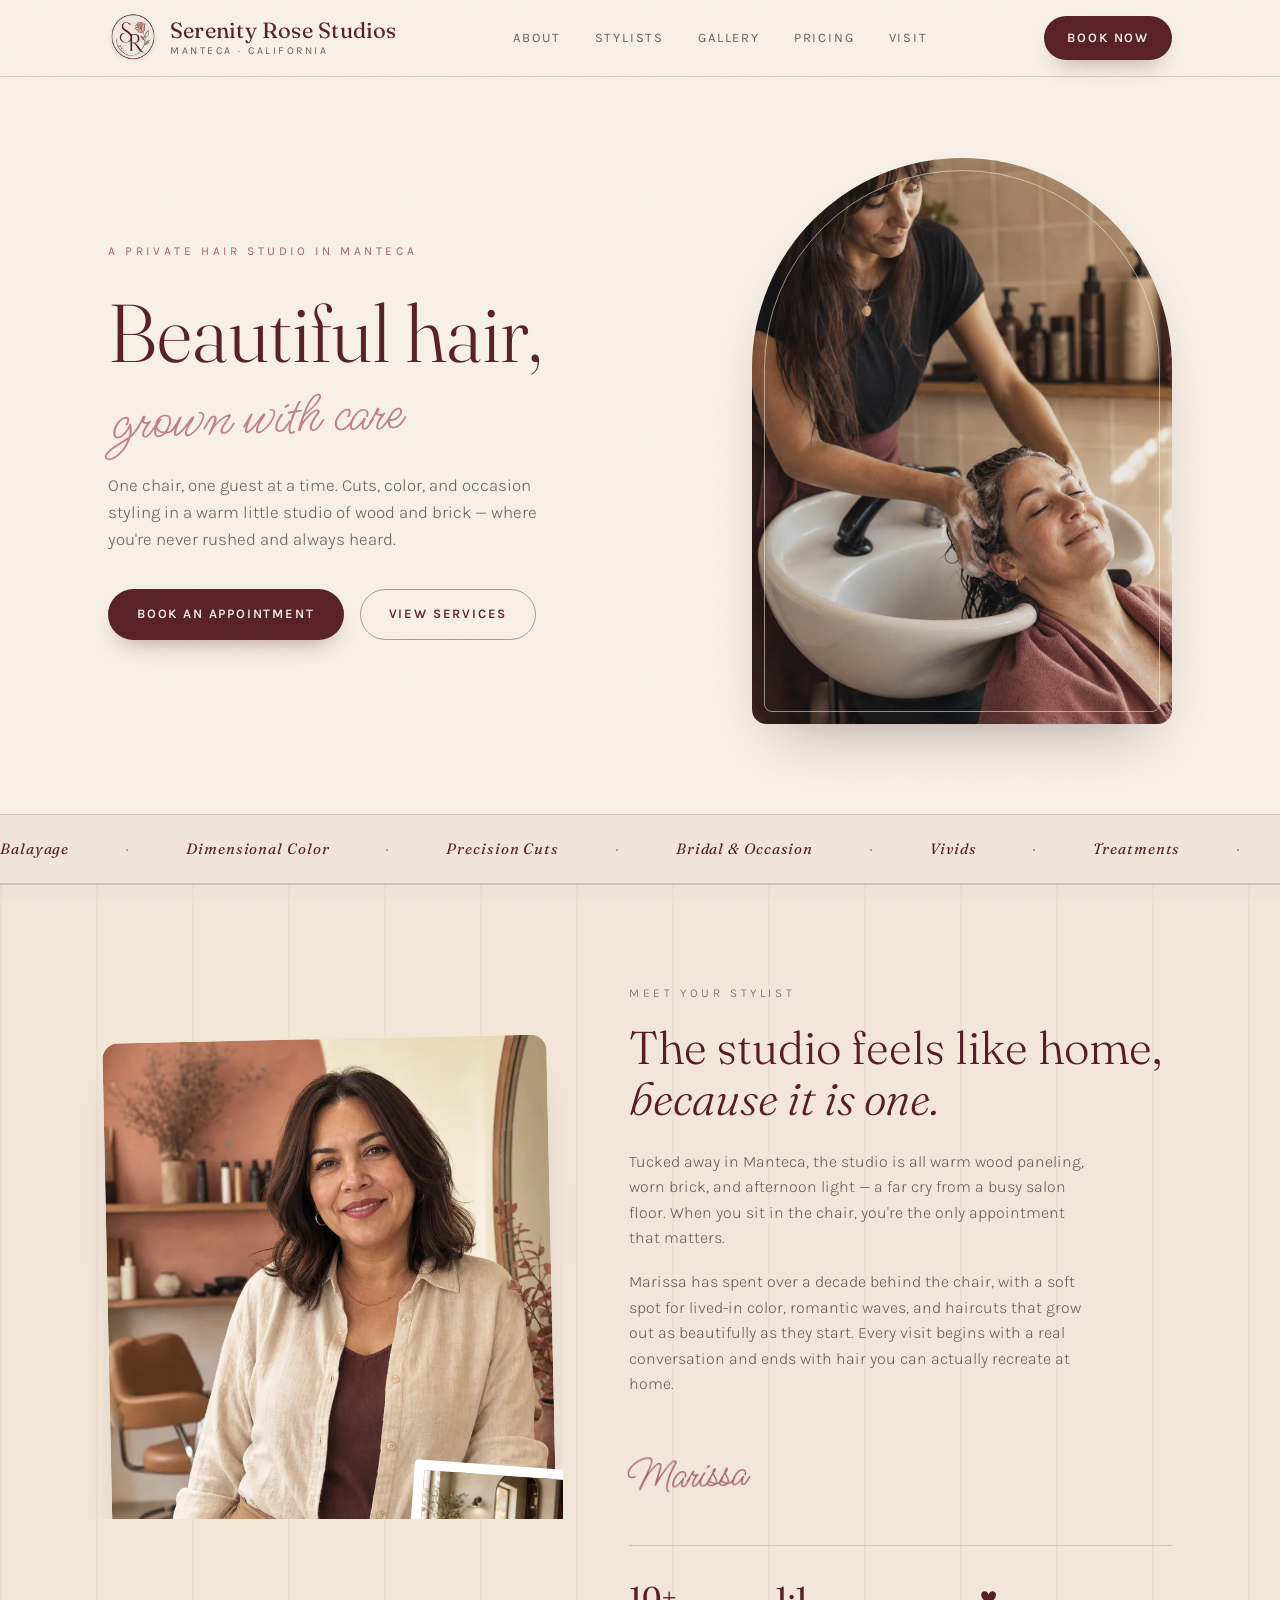
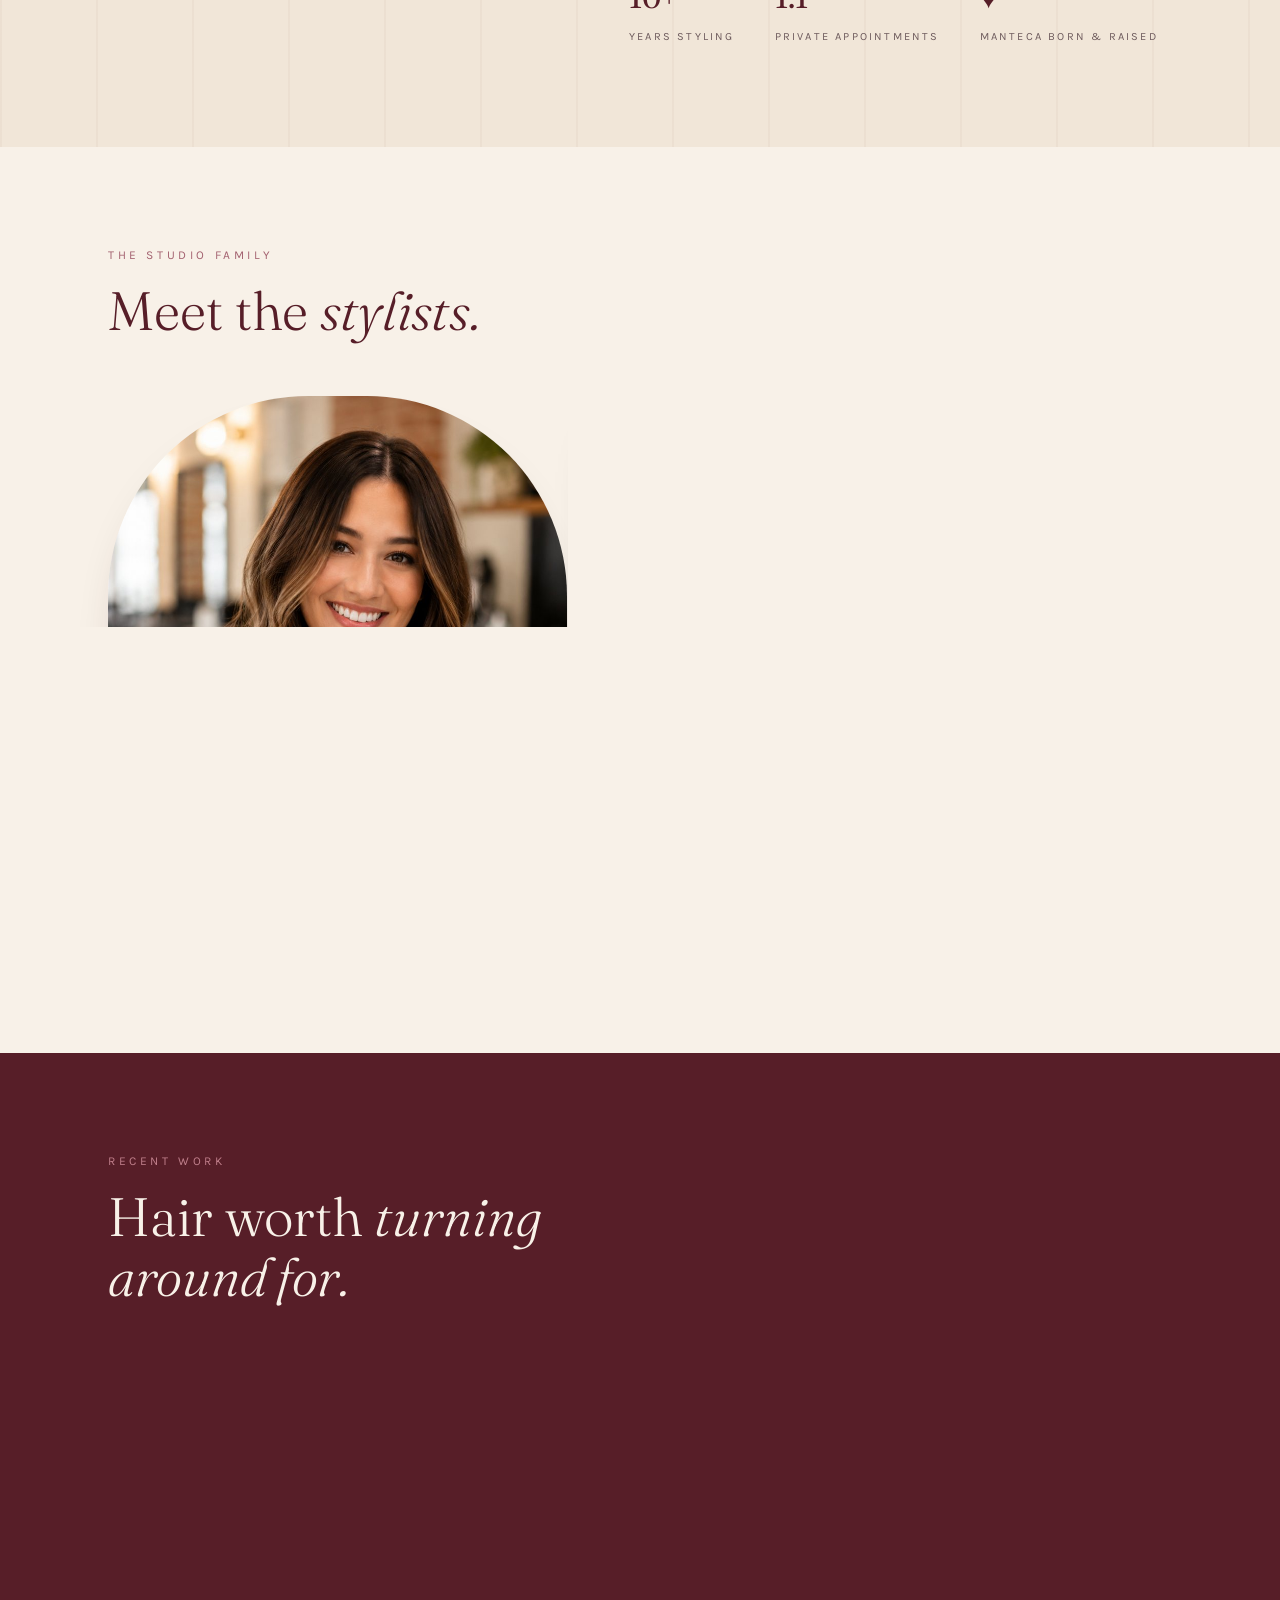
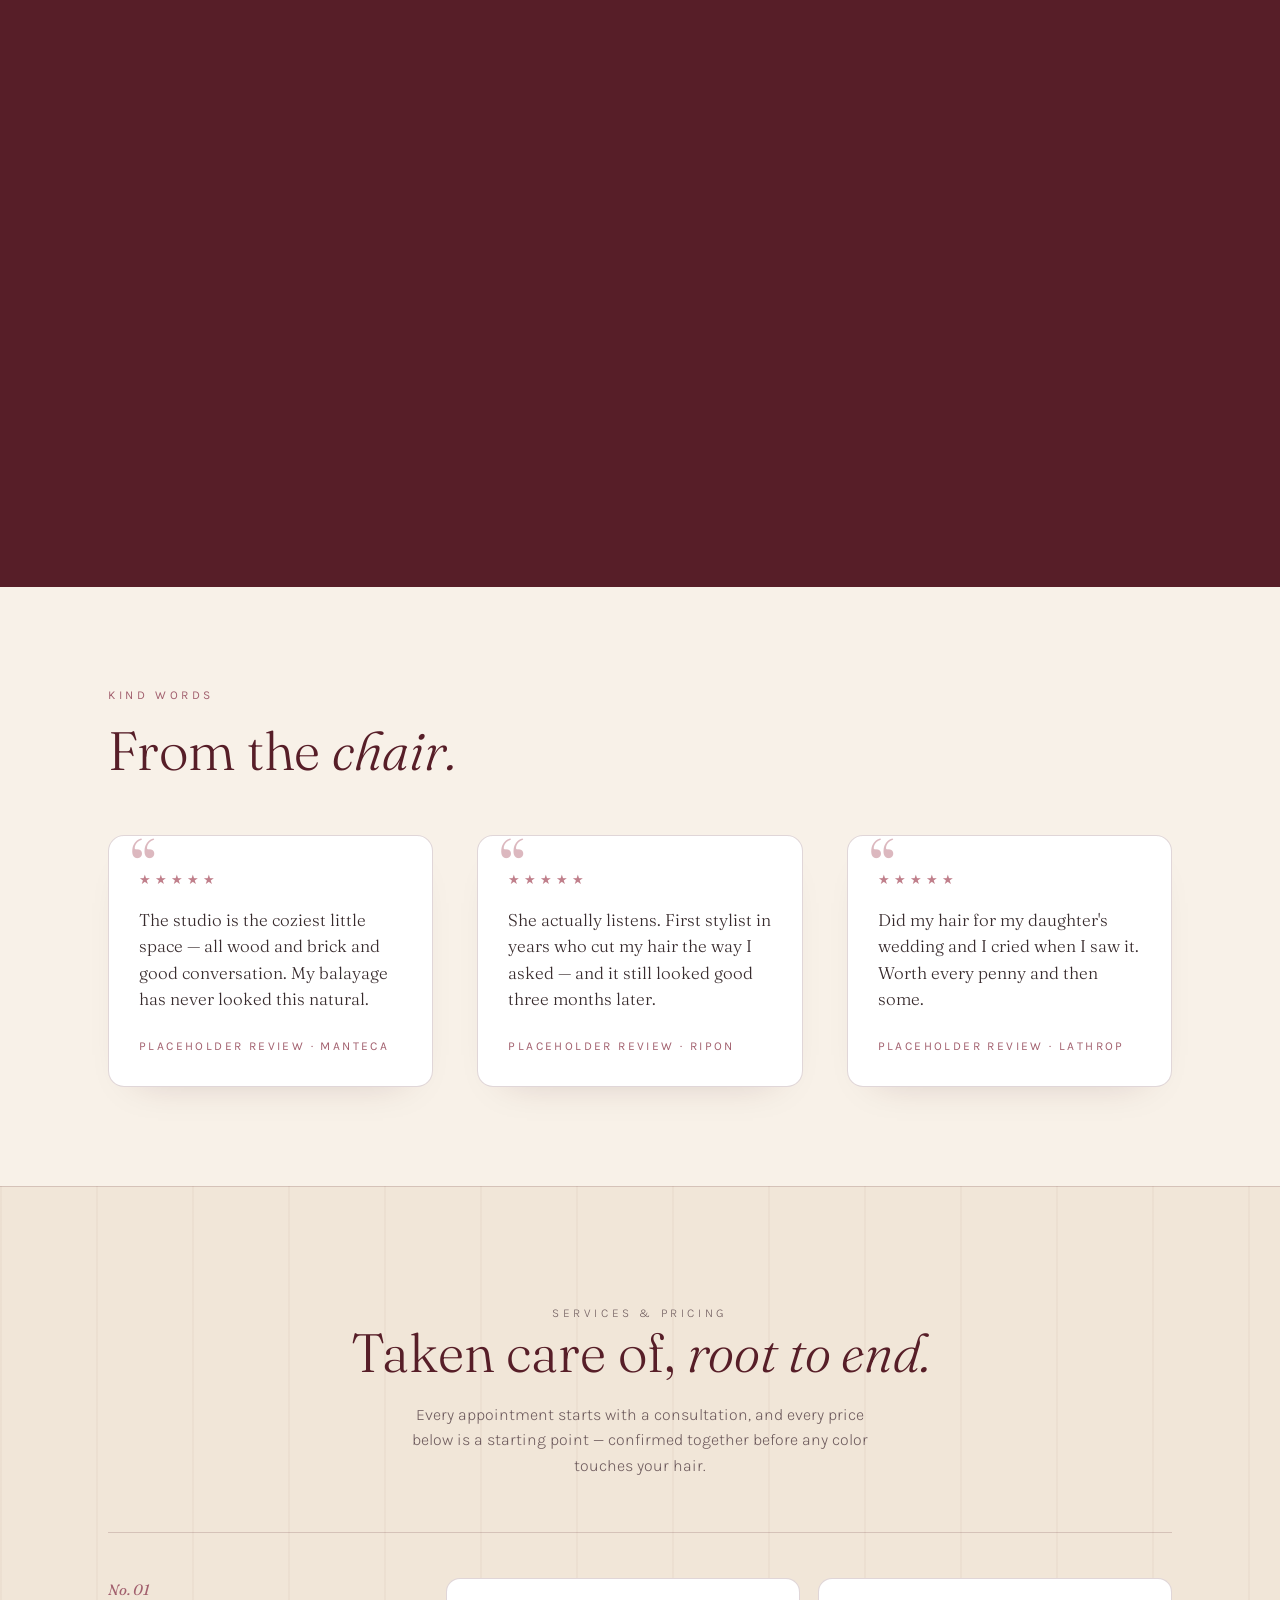
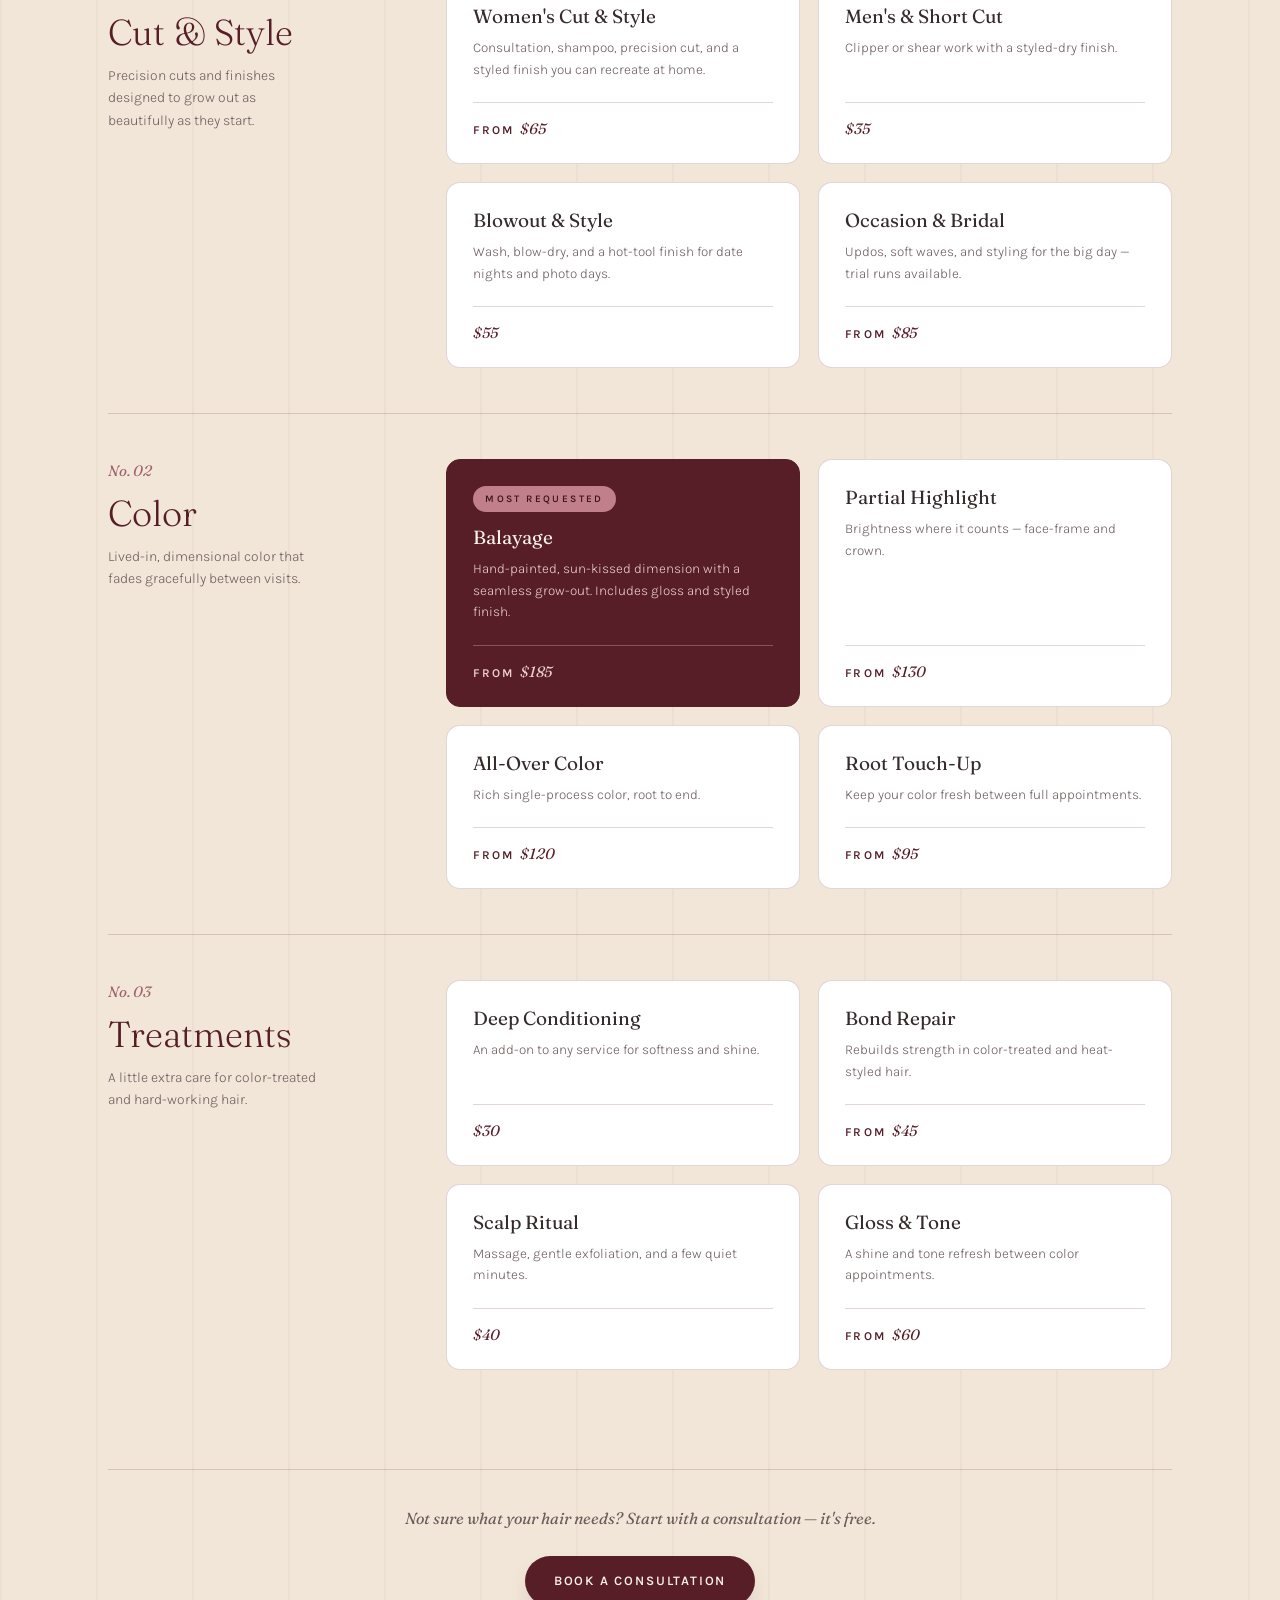
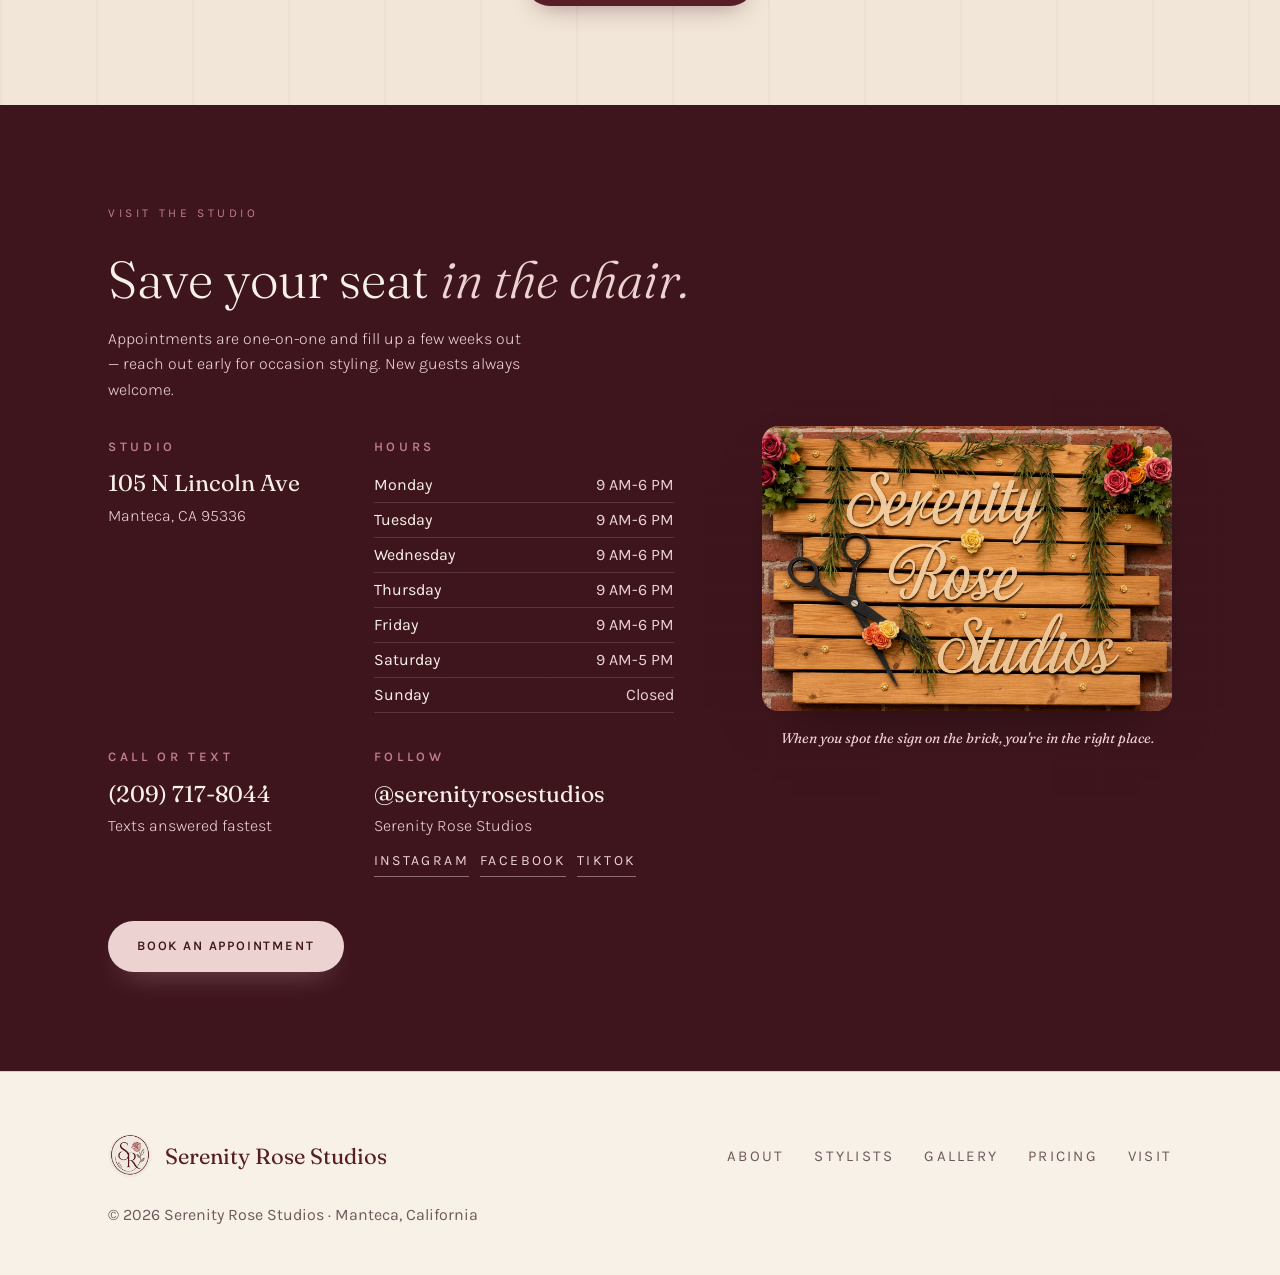
==== commit 139ad3ad: "feat: add complete static SEO foundations" ====
--- a/index.html
+++ b/index.html
@@ -5,6 +5,7 @@
 <meta name="viewport" content="width=device-width, initial-scale=1.0">
 <title>Serenity Rose Studios — Salon Studio in Manteca, CA</title>
 <meta name="description" content="A private hair studio in Manteca, California. Cuts, color, balayage, and occasion styling in a warm, one-on-one setting.">
+<link rel="canonical" href="https://jabach811.github.io/marissa/">
 <link rel="icon" type="image/png" href="assets/images/favicon.png">
 <link rel="apple-touch-icon" href="assets/images/favicon.png">
 <meta property="og:type" content="website">
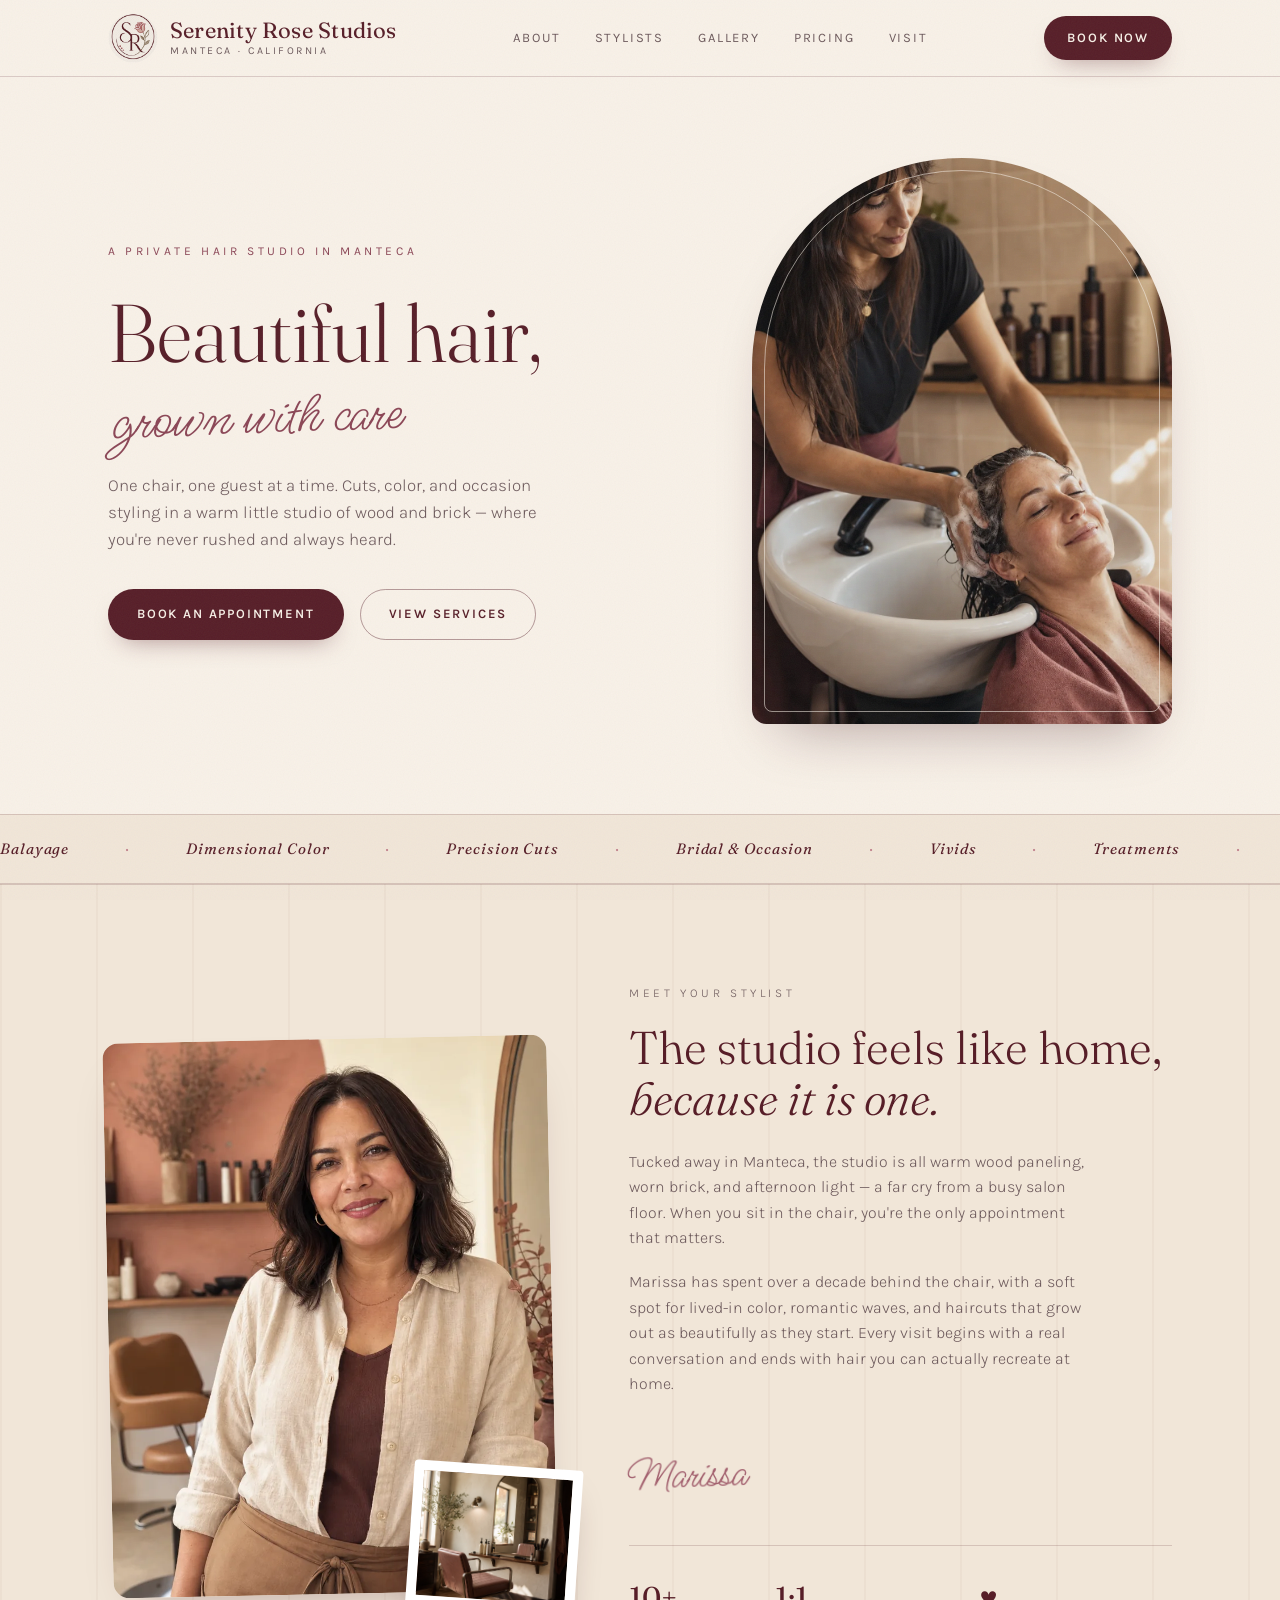
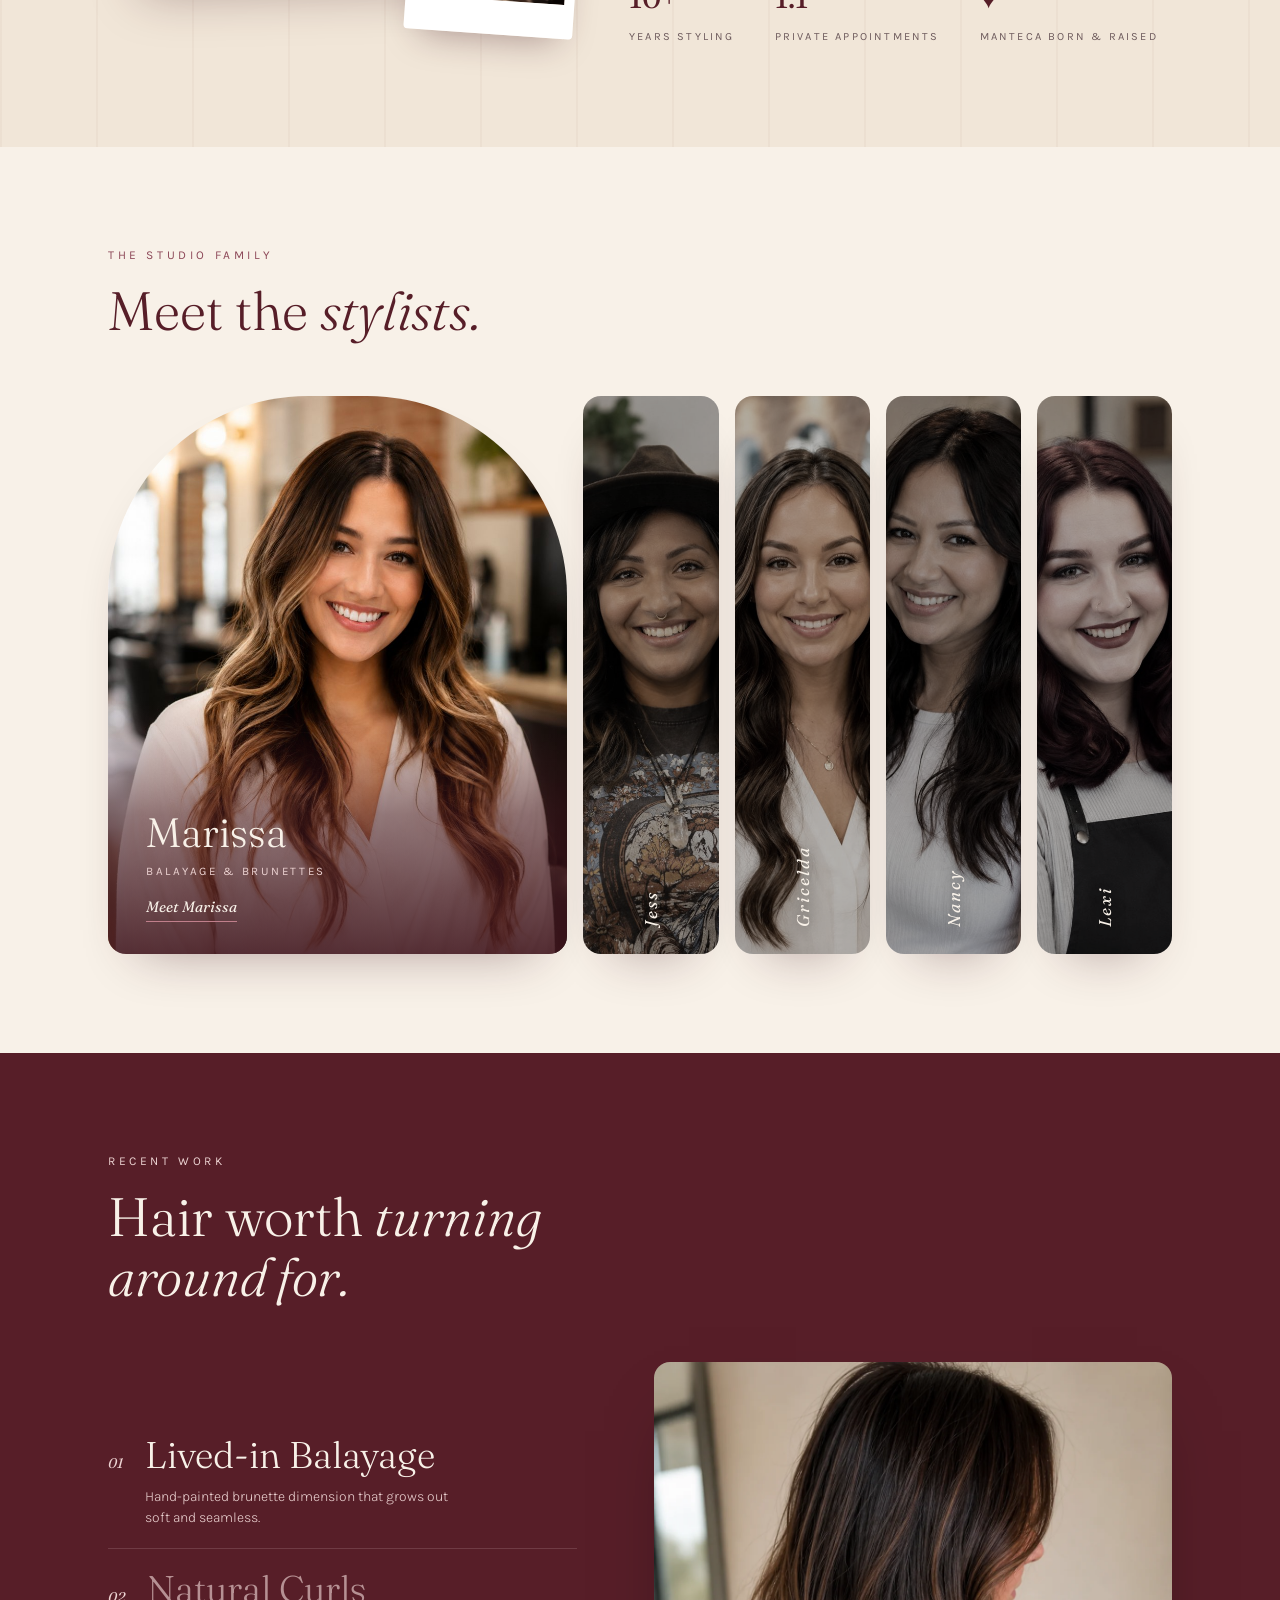
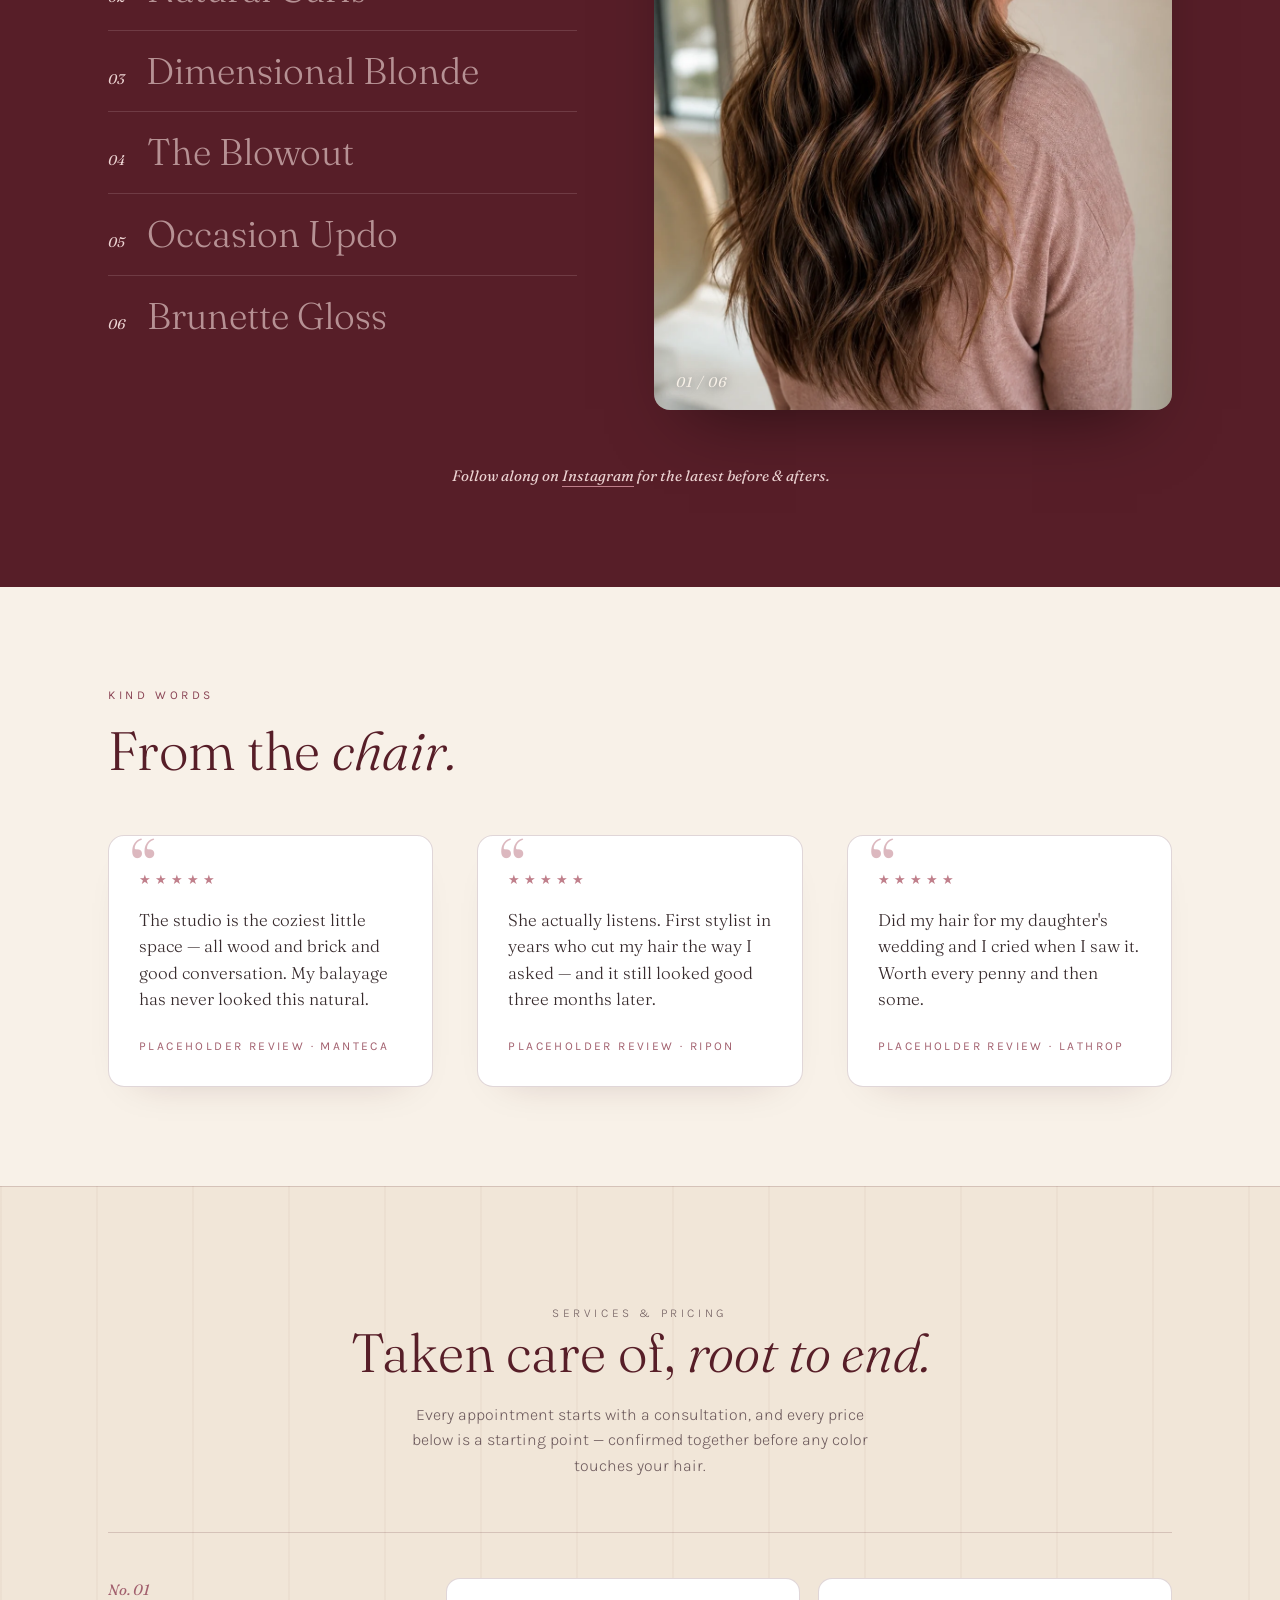
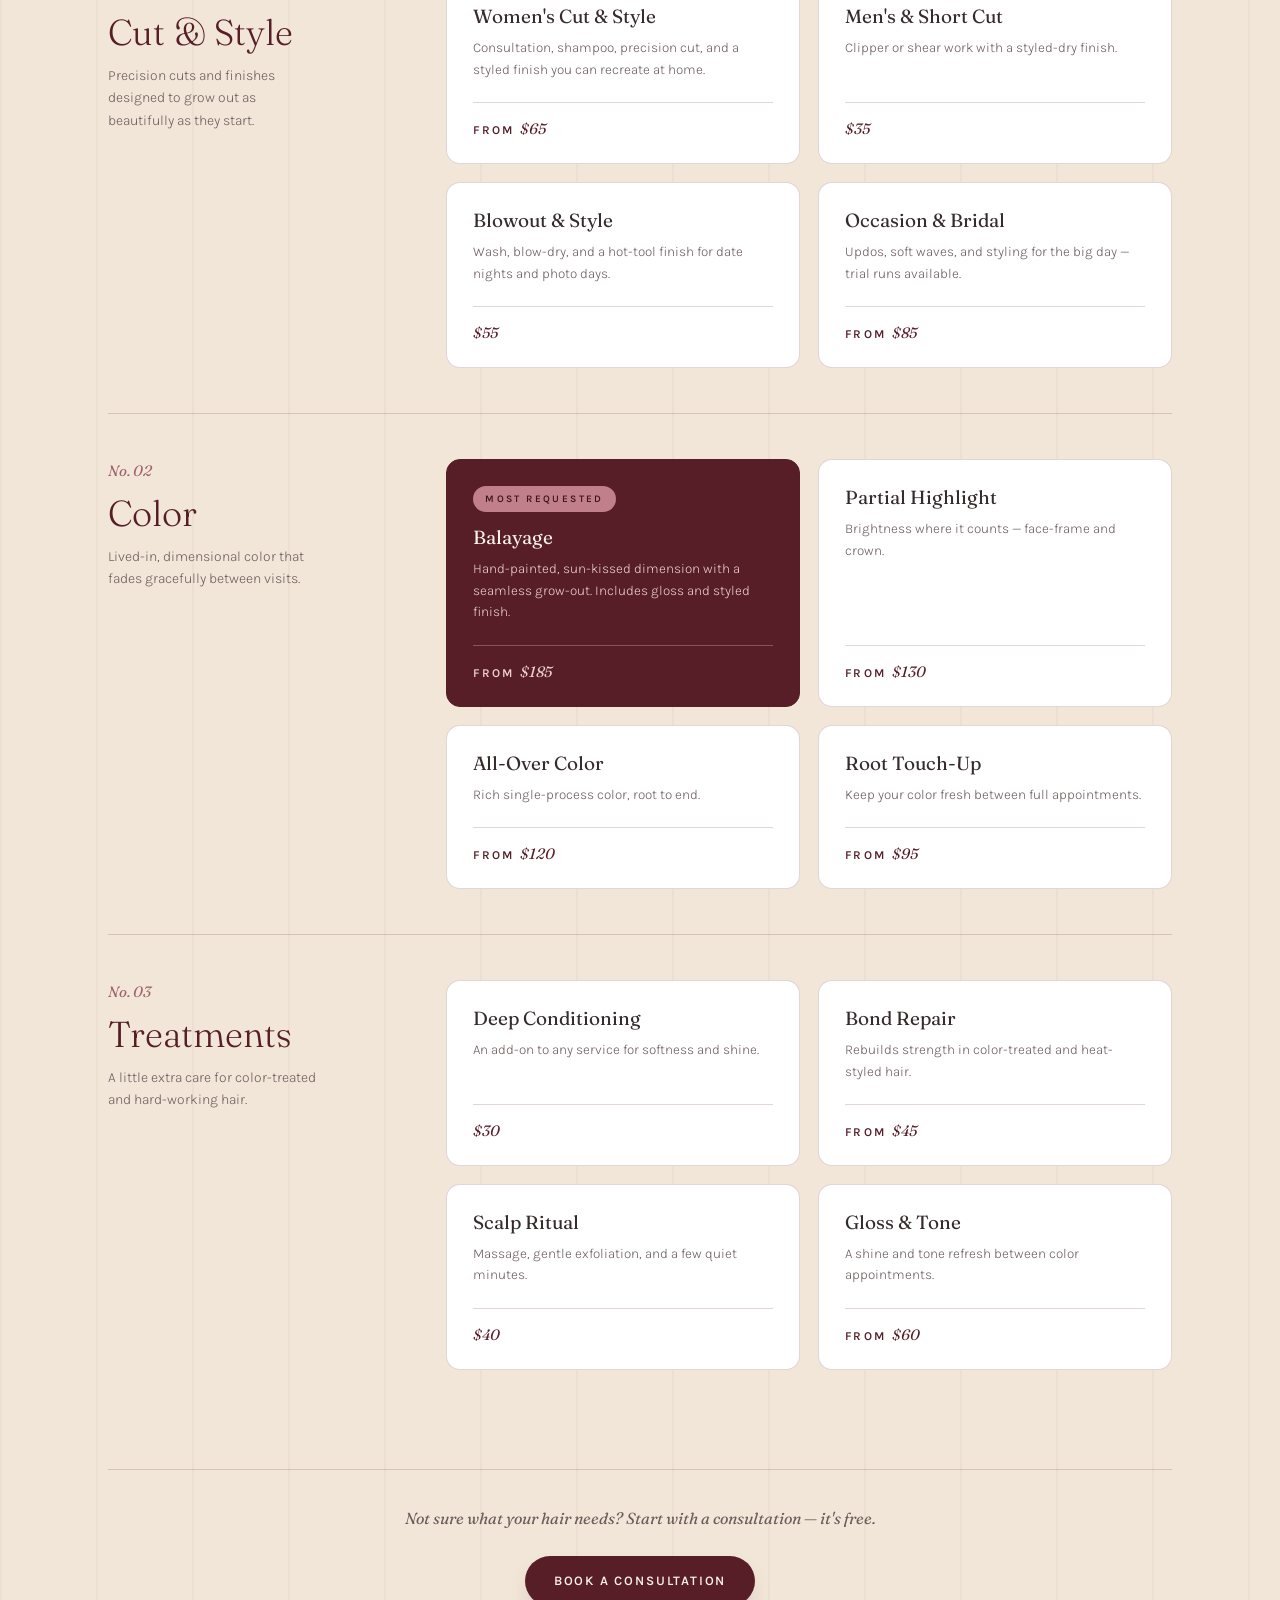
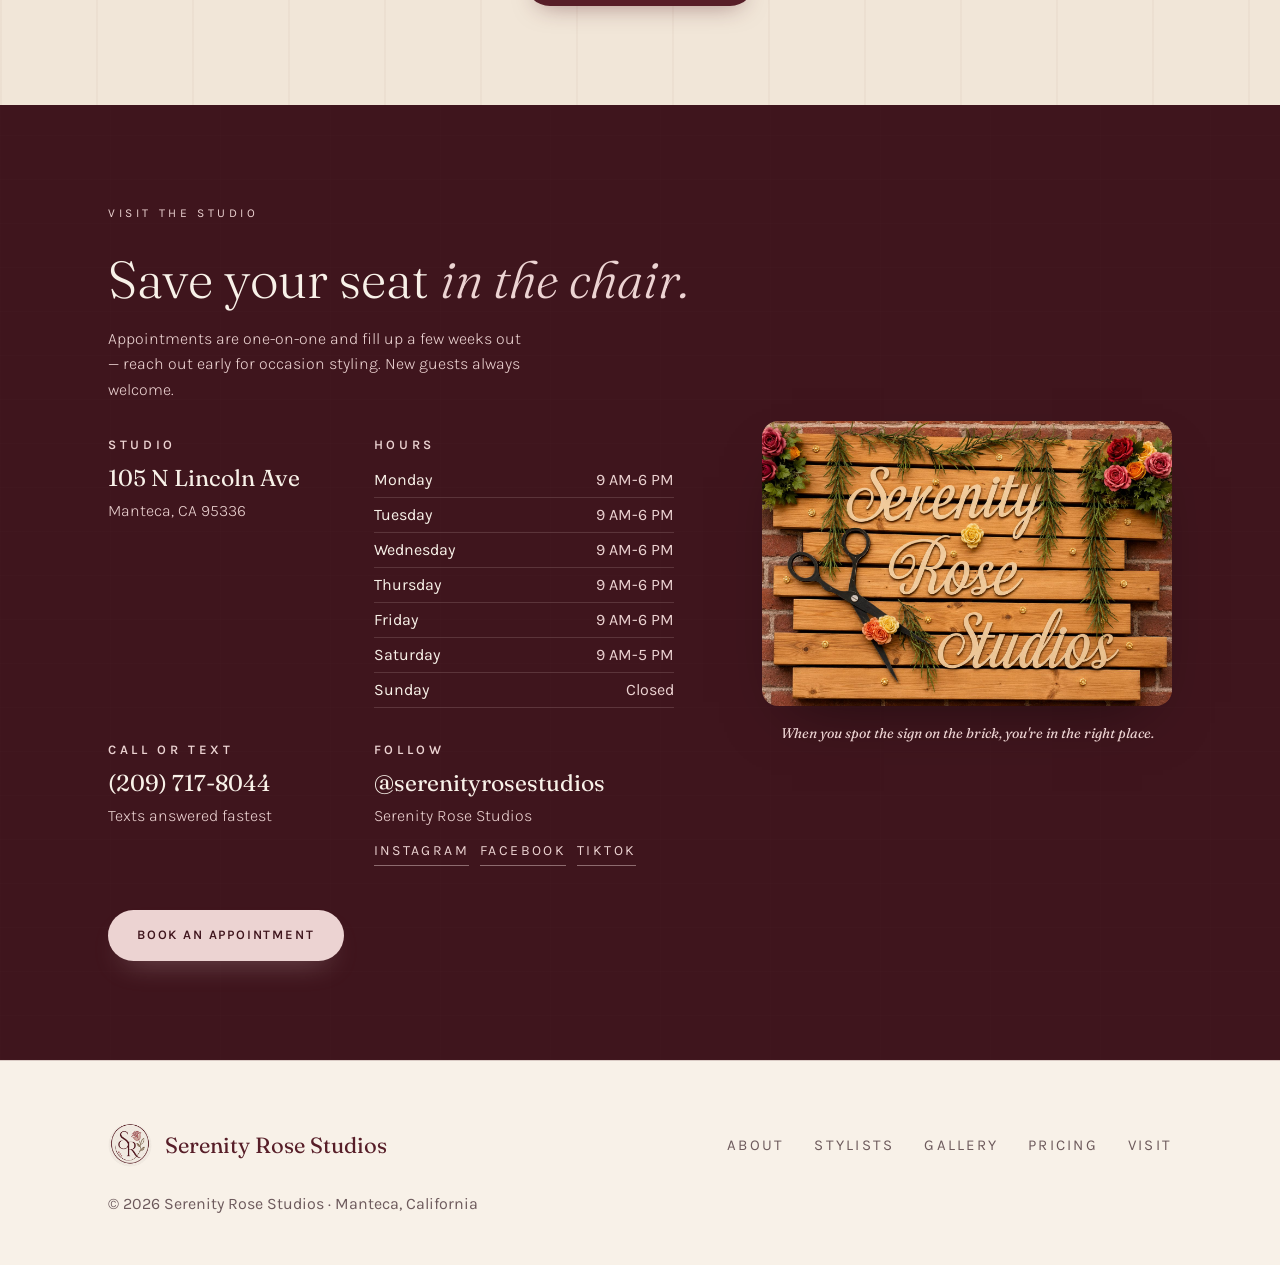
==== commit 42a841cc: "feat: harden site accessibility and responsive media" ====
--- a/index.html
+++ b/index.html
@@ -43,6 +43,7 @@
 <link rel="preconnect" href="https://fonts.googleapis.com">
 <link rel="preconnect" href="https://fonts.gstatic.com" crossorigin>
 <link href="https://fonts.googleapis.com/css2?family=Fraunces:ital,opsz,wght@0,9..144,300;0,9..144,400;0,9..144,500;0,9..144,600;1,9..144,300;1,9..144,400&family=Karla:ital,wght@0,300;0,400;0,500;0,600;1,400&family=Ms+Madi&display=swap" rel="stylesheet">
+<script>document.documentElement.classList.add('js')</script>
 <style>
 :root{
   --cream:#f8f1e8;
@@ -50,6 +51,7 @@
   --blush:#ecd3d2;
   --rose:#c07f8b;
   --rose-deep:#a2606e;
+  --rose-text:#8b4656;
   --maroon:#571e28;
   --maroon-deep:#3f151d;
   --wood:#8a6a52;
@@ -80,13 +82,16 @@
 
 h1,h2,h3{font-family:var(--serif);font-weight:400;line-height:1.12}
 a{color:inherit;text-decoration:none}
-img{max-width:100%;display:block}
+img{max-width:100%;height:auto;display:block}
 .wrap{max-width:1160px;margin:0 auto;padding:0 clamp(20px,5vw,48px)}
 .cover{width:100%;height:100%;object-fit:cover}
 
-/* ---------- reveal on scroll ---------- */
-.rv{opacity:0;transform:translateY(26px);transition:opacity .9s ease,transform .9s cubic-bezier(.2,.7,.2,1)}
-.rv.in{opacity:1;transform:none}
+/* ---------- progressive reveal ---------- */
+.rv{opacity:1;transform:none}
+.js .rv{opacity:0;transform:translateY(26px);transition:opacity .9s ease,transform .9s cubic-bezier(.2,.7,.2,1)}
+.js .rv.in{opacity:1;transform:none}
+.skip-link{position:fixed;left:16px;top:12px;z-index:110;transform:translateY(-160%);background:var(--cream);color:var(--maroon-deep);border:2px solid var(--maroon-deep);border-radius:8px;padding:10px 14px;font-weight:600}
+.skip-link:focus{transform:none}
 
 /* ---------- header ---------- */
 header{
@@ -119,7 +124,7 @@
 }
 .btn:hover{background:var(--maroon-deep);transform:translateY(-2px);box-shadow:0 16px 28px -15px rgba(87,30,40,.6)}
 .btn:active{transform:translateY(0)}
-.btn:focus-visible{outline:2px solid var(--rose);outline-offset:4px}
+.btn:focus-visible{outline:3px solid var(--cream);outline-offset:3px;box-shadow:0 0 0 6px var(--maroon-deep)}
 .btn.ghost{color:var(--maroon);border-color:rgba(87,30,40,.42);background:transparent;box-shadow:none}
 .btn.ghost:hover{background:rgba(87,30,40,.06);color:var(--maroon-deep);box-shadow:none}
 .nav .btn{flex:none;white-space:nowrap;padding:11px 22px}
@@ -127,10 +132,10 @@
 /* ---------- hero ---------- */
 .hero{position:relative;padding:clamp(56px,9vh,110px) 0 clamp(70px,10vh,130px)}
 .hero-grid{display:grid;grid-template-columns:1.15fr .85fr;gap:clamp(32px,6vw,80px);align-items:center}
-.eyebrow{font-size:12px;letter-spacing:.3em;text-transform:uppercase;color:var(--rose-deep);margin-bottom:26px}
+.eyebrow{font-size:12px;letter-spacing:.3em;text-transform:uppercase;color:var(--rose-text);margin-bottom:26px}
 .hero h1{font-size:clamp(44px,6.4vw,84px);color:var(--maroon);font-weight:300}
 .hero .script{
-  font-family:var(--script);font-size:clamp(38px,4.6vw,62px);color:var(--rose);
+  font-family:var(--script);font-size:clamp(38px,4.6vw,62px);color:var(--rose-text);
   display:block;transform:rotate(-2deg);margin:6px 0 2px 4px;line-height:1;
 }
 .hero p.lede{max-width:44ch;font-size:17px;color:var(--ink-soft);margin:28px 0 36px;font-weight:300}
@@ -198,7 +203,7 @@
   box-shadow:0 26px 54px -32px rgba(63,21,29,.45);
   transition:flex .85s cubic-bezier(.3,.75,.25,1),border-radius .85s cubic-bezier(.3,.75,.25,1);
 }
-.team-panel:focus-visible{outline:2px solid var(--rose);outline-offset:4px}
+.team-panel:focus-visible{outline:3px solid var(--cream);outline-offset:3px;box-shadow:0 0 0 6px var(--maroon-deep)}
 .team-panel img{
   position:absolute;inset:0;width:100%;height:100%;object-fit:cover;object-position:50% 28%;
   filter:saturate(.5) brightness(.72);transform:scale(1.03);
@@ -248,10 +253,14 @@
 @media(prefers-reduced-motion:reduce){
   .team-panel,.team-panel img,.team-info,.team-tab{transition:none}
 }
+@media(max-width:760px) and (prefers-reduced-motion:reduce){
+  .team-pin{height:auto}
+  .team-row{position:static;top:auto;height:auto}
+}
 
 /* ---------- gallery (lookbook) ---------- */
 .gallery{background:var(--maroon);color:var(--cream);position:relative;overflow:clip}
-.gallery .eyebrow{color:var(--rose)}
+.gallery .eyebrow{color:var(--blush)}
 .gallery h2{color:var(--cream)}
 .look-grid{display:grid;grid-template-columns:minmax(0,.95fr) minmax(0,1.05fr);gap:clamp(36px,6vw,84px);align-items:center}
 .look-list{list-style:none}
@@ -260,10 +269,10 @@
   display:flex;gap:22px;align-items:baseline;width:100%;text-align:left;
   background:none;border:0;padding:19px 0;cursor:pointer;color:inherit;font:inherit;
 }
-.look-num{font-family:var(--serif);font-style:italic;font-size:14px;color:var(--rose);flex:none}
+.look-num{font-family:var(--serif);font-style:italic;font-size:14px;color:var(--blush);flex:none}
 .look-title{
   display:block;font-family:var(--serif);font-weight:300;line-height:1.15;
-  font-size:clamp(24px,2.9vw,38px);color:rgba(236,211,210,.34);transition:color .45s;
+  font-size:clamp(24px,2.9vw,38px);color:rgba(236,211,210,.64);transition:color .45s;
 }
 .look-desc{
   display:block;overflow:hidden;max-height:0;opacity:0;
@@ -278,12 +287,14 @@
   background:var(--maroon);
   box-shadow:0 34px 70px -35px rgba(0,0,0,.55);
 }
-.look-stage img{
+.look-panel{
   position:absolute;inset:0;width:100%;height:100%;object-fit:cover;
   opacity:0;transform:scale(1.07);
   transition:opacity .9s ease,transform 6.5s cubic-bezier(.16,.6,.3,1);
 }
-.look-stage img.active{opacity:1;transform:scale(1)}
+.look-panel[hidden]{display:none}
+.look-panel img{width:100%;height:100%;object-fit:cover}
+.look-panel.active{opacity:1;transform:scale(1)}
 .look-count{
   position:absolute;left:22px;bottom:16px;font-family:var(--serif);font-style:italic;
   font-size:14px;letter-spacing:.08em;color:var(--cream);text-shadow:0 1px 10px rgba(0,0,0,.5);
@@ -363,12 +374,12 @@
   color:var(--cream);
 }
 .visit-grid{display:grid;grid-template-columns:1.18fr .82fr;gap:clamp(36px,5vw,72px);align-items:center}
-.visit .eyebrow{color:var(--rose)}
+.visit .eyebrow{color:var(--blush)}
 .visit h2{color:var(--cream);font-size:clamp(32px,4.2vw,52px);font-weight:300;margin-bottom:18px}
 .visit h2 em{font-style:italic;color:var(--blush)}
 .visit p.sub{color:var(--blush);font-weight:300;max-width:46ch;margin-bottom:34px}
 .visit-details{display:grid;grid-template-columns:minmax(210px,.9fr) minmax(300px,1.1fr);gap:34px 46px;margin-bottom:44px}
-.vd h4{font-size:13px;letter-spacing:.28em;text-transform:uppercase;color:var(--rose);margin-bottom:11px;font-weight:600}
+.vd h3{font-family:var(--sans);font-size:13px;line-height:1.2;letter-spacing:.28em;text-transform:uppercase;color:var(--blush);margin-bottom:11px;font-weight:600}
 .vd p{font-family:var(--serif);font-size:23px;color:var(--cream);line-height:1.38}
 .vd p small{display:block;font-family:var(--sans);font-size:16px;color:var(--blush);font-weight:300;margin-top:5px}
 .hours-list{list-style:none;font-size:16px;color:var(--blush);font-weight:400;line-height:1.62}
@@ -403,7 +414,7 @@
     aspect-ratio:auto;height:min(44vh,430px);
     box-shadow:0 24px 50px -18px rgba(0,0,0,.6);
   }
-  .look-stage img{transition:opacity .45s ease,transform 2.4s cubic-bezier(.16,.6,.3,1)}
+  .look-panel{transition:opacity .45s ease,transform 2.4s cubic-bezier(.16,.6,.3,1)}
   .look-list{padding-bottom:8vh}
   .nav-toggle{display:block}
   .nav-links{
@@ -412,7 +423,7 @@
     background:var(--cream);border-bottom:1px solid var(--hairline);
   }
   .nav-links.open{display:flex}
-  .nav-links a{padding:12px clamp(20px,5vw,48px)}
+  .nav-links a{display:flex;align-items:center;min-height:44px;padding:12px clamp(20px,5vw,48px)}
   .about-photo{max-width:420px}
   .p-cat{grid-template-columns:1fr;gap:24px}
   .p-cat-label{position:static}
@@ -440,21 +451,28 @@
   .brand-name{font-size:16px;max-width:108px}
   .brand-name small{display:none}
   .nav .btn{padding:8px 10px}
+  .about-grid>*{min-width:0}
+  .about-frame{transform:none}
+  .about-photo .polaroid{right:0}
+  .about-facts{display:grid;grid-template-columns:1fr 1fr;gap:22px 28px}
+  .about-facts .fact:last-child{grid-column:1/-1}
 }
 @media(prefers-reduced-motion:reduce){
+  html{scroll-behavior:auto}
   .rv,.hero .ld,.hero-photo-wrap{opacity:1!important;transform:none!important;animation:none!important}
   .strip-track{animation:none}
-  .look-stage img{transform:none;transition:opacity .4s ease}
+  .look-panel{transform:none;transition:opacity .4s ease}
 }
 </style>
 </head>
 <body>
+<a class="skip-link" href="#main">Skip to main content</a>
 
 <!-- ============ header ============ -->
 <header>
   <div class="wrap nav">
     <a class="brand" href="#top" aria-label="Serenity Rose Studios — home">
-      <img class="brand-logo" src="assets/images/transparent.png" alt="" aria-hidden="true">
+      <img class="brand-logo" src="assets/images/transparent.png" width="160" height="160" alt="" aria-hidden="true">
       <span class="brand-name">Serenity Rose Studios<small>Manteca &middot; California</small></span>
     </a>
     <nav class="nav-links" id="nav-menu" aria-label="Main">
@@ -465,12 +483,13 @@
       <a href="#visit">Visit</a>
     </nav>
     <a class="btn" href="#visit">Book Now</a>
-    <button class="nav-toggle" aria-expanded="false" aria-controls="nav-menu" aria-label="Menu"><span></span><span></span></button>
+    <button class="nav-toggle" aria-expanded="false" aria-controls="nav-menu" aria-label="Open menu"><span></span><span></span></button>
   </div>
 </header>
 
 <!-- ============ hero ============ -->
-<main id="top">
+<main id="main">
+<div id="top"></div>
 <section class="hero">
   <div class="wrap hero-grid">
     <div>
@@ -484,7 +503,7 @@
     </div>
     <div class="hero-photo-wrap">
       <div class="hero-frame">
-        <img class="cover" src="assets/images/hero-shampoo-service.webp" alt="Stylist shampooing a relaxed client in a warm private salon studio">
+        <img class="cover" src="assets/images/hero-shampoo-service.webp" width="1122" height="1402" decoding="async" fetchpriority="high" alt="Stylist shampooing a relaxed client in a warm private salon studio">
       </div>
     </div>
   </div>
@@ -503,10 +522,10 @@
   <div class="wrap about-grid">
     <div class="about-photo rv">
       <div class="about-frame">
-        <img class="cover" src="assets/images/marissa-portrait.webp" alt="Portrait of Marissa, a warm Mexican hairstylist in her salon studio">
+        <img class="cover" src="assets/images/marissa-portrait.webp" width="759" height="1600" decoding="async" alt="Portrait of Marissa, a warm Mexican hairstylist in her salon studio">
       </div>
       <div class="polaroid">
-        <img class="cover" src="assets/images/studio-chair-polaroid.webp" alt="Dusty rose styling chair and arched mirror inside the studio">
+        <img class="cover" src="assets/images/studio-chair-polaroid.webp" width="1254" height="1254" decoding="async" alt="Dusty rose styling chair and arched mirror inside the studio">
       </div>
     </div>
     <div class="about-copy rv">
@@ -532,9 +551,9 @@
       <h2>Meet the <em>stylists.</em></h2>
     </div>
     <div class="team-pin">
-    <div class="team-row rv" aria-label="Stylists at Serenity Rose Studios">
-      <a class="team-panel open" href="stylists/marissa.html">
-        <img loading="lazy" src="assets/images/stylist-marissa-portrait.jpg" alt="Marissa, owner and balayage specialist at Serenity Rose Studios">
+    <div class="team-row rv" role="list" aria-label="Stylists at Serenity Rose Studios">
+      <a class="team-panel open" role="listitem" href="stylists/marissa.html">
+        <img loading="lazy" decoding="async" width="900" height="1125" src="assets/images/stylist-marissa-portrait.jpg" alt="Marissa, owner and balayage specialist at Serenity Rose Studios">
         <span class="team-tab" aria-hidden="true"><span>Marissa</span></span>
         <div class="team-info">
           <h3>Marissa</h3>
@@ -542,8 +561,8 @@
           <span class="more">Meet Marissa</span>
         </div>
       </a>
-      <a class="team-panel" href="stylists/jess.html">
-        <img loading="lazy" src="assets/images/stylist-jess-portrait.jpg" alt="Jess, blonde specialist at Serenity Rose Studios">
+      <a class="team-panel" role="listitem" href="stylists/jess.html">
+        <img loading="lazy" decoding="async" width="900" height="1125" src="assets/images/stylist-jess-portrait.jpg" alt="Jess, blonde specialist at Serenity Rose Studios">
         <span class="team-tab" aria-hidden="true"><span>Jess</span></span>
         <div class="team-info">
           <h3>Jess</h3>
@@ -551,8 +570,8 @@
           <span class="more">Meet Jess</span>
         </div>
       </a>
-      <a class="team-panel" href="stylists/gricelda.html">
-        <img loading="lazy" src="assets/images/stylist-gricelda-portrait.jpg" alt="Gricelda, red and copper color specialist at Serenity Rose Studios">
+      <a class="team-panel" role="listitem" href="stylists/gricelda.html">
+        <img loading="lazy" decoding="async" width="900" height="1125" src="assets/images/stylist-gricelda-portrait.jpg" alt="Gricelda, red and copper color specialist at Serenity Rose Studios">
         <span class="team-tab" aria-hidden="true"><span>Gricelda</span></span>
         <div class="team-info">
           <h3>Gricelda</h3>
@@ -560,8 +579,8 @@
           <span class="more">Meet Gricelda</span>
         </div>
       </a>
-      <a class="team-panel" href="stylists/nancy.html">
-        <img loading="lazy" src="assets/images/stylist-nancy-portrait.jpg" alt="Nancy, curl specialist at Serenity Rose Studios">
+      <a class="team-panel" role="listitem" href="stylists/nancy.html">
+        <img loading="lazy" decoding="async" width="900" height="1125" src="assets/images/stylist-nancy-portrait.jpg" alt="Nancy, curl specialist at Serenity Rose Studios">
         <span class="team-tab" aria-hidden="true"><span>Nancy</span></span>
         <div class="team-info">
           <h3>Nancy</h3>
@@ -569,8 +588,8 @@
           <span class="more">Meet Nancy</span>
         </div>
       </a>
-      <a class="team-panel" href="stylists/lexi.html">
-        <img loading="lazy" src="assets/images/stylist-lexi-portrait.jpg" alt="Lexi, vivid and creative color specialist at Serenity Rose Studios">
+      <a class="team-panel" role="listitem" href="stylists/lexi.html">
+        <img loading="lazy" decoding="async" width="900" height="1125" src="assets/images/stylist-lexi-portrait.jpg" alt="Lexi, vivid and creative color specialist at Serenity Rose Studios">
         <span class="team-tab" aria-hidden="true"><span>Lexi</span></span>
         <div class="team-info">
           <h3>Lexi</h3>
@@ -591,45 +610,57 @@
       <h2>Hair worth <em>turning around for.</em></h2>
     </div>
     <div class="look-grid">
-      <ol class="look-list rv">
-        <li><button type="button" class="look active" aria-current="true">
+      <ol class="look-list rv" role="tablist" aria-label="Featured hair looks">
+        <li><button type="button" class="look active" id="look-tab-1" role="tab" aria-selected="true" aria-controls="look-panel-1" tabindex="0">
           <span class="look-num">01</span>
           <span><span class="look-title">Lived-in Balayage</span>
           <span class="look-desc">Hand-painted brunette dimension that grows out soft and seamless.</span></span>
         </button></li>
-        <li><button type="button" class="look">
+        <li><button type="button" class="look" id="look-tab-2" role="tab" aria-selected="false" aria-controls="look-panel-2" tabindex="-1">
           <span class="look-num">02</span>
           <span><span class="look-title">Natural Curls</span>
           <span class="look-desc">A hydration cut that lets shoulder-length curls do their thing.</span></span>
         </button></li>
-        <li><button type="button" class="look">
+        <li><button type="button" class="look" id="look-tab-3" role="tab" aria-selected="false" aria-controls="look-panel-3" tabindex="-1">
           <span class="look-num">03</span>
           <span><span class="look-title">Dimensional Blonde</span>
           <span class="look-desc">Sunlit brightness with movement — warm, soft, never stripy.</span></span>
         </button></li>
-        <li><button type="button" class="look">
+        <li><button type="button" class="look" id="look-tab-4" role="tab" aria-selected="false" aria-controls="look-panel-4" tabindex="-1">
           <span class="look-num">04</span>
           <span><span class="look-title">The Blowout</span>
           <span class="look-desc">Round-brush volume at the station, glossy and full of bounce.</span></span>
         </button></li>
-        <li><button type="button" class="look">
+        <li><button type="button" class="look" id="look-tab-5" role="tab" aria-selected="false" aria-controls="look-panel-5" tabindex="-1">
           <span class="look-num">05</span>
           <span><span class="look-title">Occasion Updo</span>
           <span class="look-desc">Soft, romantic styling with fresh flowers for the big day.</span></span>
         </button></li>
-        <li><button type="button" class="look">
+        <li><button type="button" class="look" id="look-tab-6" role="tab" aria-selected="false" aria-controls="look-panel-6" tabindex="-1">
           <span class="look-num">06</span>
           <span><span class="look-title">Brunette Gloss</span>
           <span class="look-desc">Rich, mirror-shine gloss with easy face-framing layers.</span></span>
         </button></li>
       </ol>
       <div class="look-stage rv">
-        <img class="active" loading="lazy" src="assets/images/gallery-lived-in-balayage.webp" alt="Lived-in brunette balayage with soft natural waves">
-        <img loading="lazy" src="assets/images/gallery-natural-curls.webp" alt="Natural shoulder-length curls after a hydration cut and style">
-        <img loading="lazy" src="assets/images/gallery-dimensional-blonde.webp" alt="Dimensional blonde cut and loose waves in warm salon light">
-        <img loading="lazy" src="assets/images/gallery-blowout-process.webp" alt="Round-brush blowout in progress at the styling station">
-        <img loading="lazy" src="assets/images/gallery-occasion-updo.webp" alt="Soft romantic occasion updo with small natural flowers">
-        <img loading="lazy" src="assets/images/gallery-brunette-gloss.webp" alt="Rich brunette gloss and face-framing layers on a relaxed client">
+        <div class="look-panel active" id="look-panel-1" role="tabpanel" aria-labelledby="look-tab-1">
+          <img loading="lazy" decoding="async" width="1122" height="1402" src="assets/images/gallery-lived-in-balayage.webp" alt="Lived-in brunette balayage with soft natural waves">
+        </div>
+        <div class="look-panel" id="look-panel-2" role="tabpanel" aria-labelledby="look-tab-2" hidden>
+          <img loading="lazy" decoding="async" width="1254" height="1254" src="assets/images/gallery-natural-curls.webp" alt="Natural shoulder-length curls after a hydration cut and style">
+        </div>
+        <div class="look-panel" id="look-panel-3" role="tabpanel" aria-labelledby="look-tab-3" hidden>
+          <img loading="lazy" decoding="async" width="1086" height="1448" src="assets/images/gallery-dimensional-blonde.webp" alt="Dimensional blonde cut and loose waves in warm salon light">
+        </div>
+        <div class="look-panel" id="look-panel-4" role="tabpanel" aria-labelledby="look-tab-4" hidden>
+          <img loading="lazy" decoding="async" width="1402" height="1122" src="assets/images/gallery-blowout-process.webp" alt="Round-brush blowout in progress at the styling station">
+        </div>
+        <div class="look-panel" id="look-panel-5" role="tabpanel" aria-labelledby="look-tab-5" hidden>
+          <img loading="lazy" decoding="async" width="1122" height="1402" src="assets/images/gallery-occasion-updo.webp" alt="Soft romantic occasion updo with small natural flowers">
+        </div>
+        <div class="look-panel" id="look-panel-6" role="tabpanel" aria-labelledby="look-tab-6" hidden>
+          <img loading="lazy" decoding="async" width="1086" height="1448" src="assets/images/gallery-brunette-gloss.webp" alt="Rich brunette gloss and face-framing layers on a relaxed client">
+        </div>
         <span class="look-count"><em>01</em>&thinsp;/&thinsp;06</span>
       </div>
     </div>
@@ -779,9 +810,9 @@
       <h2>Save your seat <em>in the chair.</em></h2>
       <p class="sub">Appointments are one-on-one and fill up a few weeks out — reach out early for occasion styling. New guests always welcome.</p>
       <div class="visit-details">
-        <div class="vd"><h4>Studio</h4><p><a href="https://www.google.com/maps/search/?api=1&amp;query=105%20N%20Lincoln%20Ave%2C%20Manteca%2C%20CA%2095336">105 N Lincoln Ave</a><small>Manteca, CA 95336</small></p></div>
+        <div class="vd"><h3>Studio</h3><p><a href="https://www.google.com/maps/search/?api=1&amp;query=105%20N%20Lincoln%20Ave%2C%20Manteca%2C%20CA%2095336">105 N Lincoln Ave</a><small>Manteca, CA 95336</small></p></div>
         <div class="vd">
-          <h4>Hours</h4>
+          <h3>Hours</h3>
           <ul class="hours-list" aria-label="Studio hours">
             <li><span>Monday</span><span>9 AM-6 PM</span></li>
             <li><span>Tuesday</span><span>9 AM-6 PM</span></li>
@@ -792,9 +823,9 @@
             <li><span>Sunday</span><span>Closed</span></li>
           </ul>
         </div>
-        <div class="vd"><h4>Call or text</h4><p><a href="tel:+12097178044">(209) 717-8044</a><small>Texts answered fastest</small></p></div>
+        <div class="vd"><h3>Call or text</h3><p><a href="tel:+12097178044">(209) 717-8044</a><small>Texts answered fastest</small></p></div>
         <div class="vd">
-          <h4>Follow</h4>
+          <h3>Follow</h3>
           <p>@serenityrosestudios<small>Serenity Rose Studios</small></p>
           <div class="social-links" aria-label="Social links">
             <a href="https://www.instagram.com/serenityrosestudios">Instagram</a>
@@ -807,7 +838,7 @@
     </div>
     <figure class="studio-sign rv">
       <div class="sign-frame">
-        <img loading="lazy" src="assets/images/serenity-rose-sign.jpg" alt="Handmade wooden Serenity Rose Studios sign with brass script lettering, roses, and shears, mounted on a brick wall">
+        <img loading="lazy" decoding="async" width="1504" height="1046" src="assets/images/serenity-rose-sign.jpg" alt="Handmade wooden Serenity Rose Studios sign with brass script lettering, roses, and shears, mounted on a brick wall">
       </div>
       <figcaption>When you spot the sign on the brick, you're in the right place.</figcaption>
     </figure>
@@ -819,7 +850,7 @@
 <footer>
   <div class="wrap foot">
     <div class="foot-brand">
-      <img class="brand-logo" src="assets/images/transparent.png" alt="" aria-hidden="true">
+      <img class="brand-logo" src="assets/images/transparent.png" width="160" height="160" alt="" aria-hidden="true">
       Serenity Rose Studios
     </div>
     <nav aria-label="Footer">
@@ -833,34 +864,46 @@
   </div>
 </footer>
 
+<script src="assets/site.js" defer></script>
 <script>
-const io = new IntersectionObserver(entries => {
-  for (const e of entries) if (e.isIntersecting) { e.target.classList.add('in'); io.unobserve(e.target); }
-}, { threshold: 0.12 });
-document.querySelectorAll('.rv').forEach(el => io.observe(el));
-
 /* gallery lookbook */
 const looks = [...document.querySelectorAll('.look')];
-const shots = [...document.querySelectorAll('.look-stage img')];
+const shots = [...document.querySelectorAll('.look-panel')];
 const countEl = document.querySelector('.look-count em');
 const gallery = document.querySelector('.gallery');
 const noMotion = matchMedia('(prefers-reduced-motion: reduce)').matches;
-let cur = 0, timer = null;
-
-function setLook(i) {
-  if (i === cur && looks[i].classList.contains('active')) return;
+let cur = 0;
+
+function setLook(i, { focus = false } = {}) {
   cur = i;
-  looks.forEach((b, j) => { b.classList.toggle('active', j === i); b.setAttribute('aria-current', j === i); });
-  shots.forEach((img, j) => img.classList.toggle('active', j === i));
+  looks.forEach((button, j) => {
+    const active = j === i;
+    button.classList.toggle('active', active);
+    button.setAttribute('aria-selected', String(active));
+    button.tabIndex = active ? 0 : -1;
+  });
+  shots.forEach((panel, j) => {
+    const active = j === i;
+    panel.classList.toggle('active', active);
+    panel.hidden = !active;
+  });
   countEl.textContent = String(i + 1).padStart(2, '0');
-}
-function play() { if (!noMotion && !timer) timer = setInterval(() => setLook((cur + 1) % looks.length), 4500); }
-function stop() { clearInterval(timer); timer = null; }
+  if (focus) looks[i].focus();
+}
 
 looks.forEach((b, i) => {
   b.addEventListener('click', () => setLook(i));
-  b.addEventListener('mouseenter', () => setLook(i));
-  b.addEventListener('focus', () => setLook(i));
+  b.addEventListener('keydown', event => {
+    const keys = ['ArrowLeft', 'ArrowUp', 'ArrowRight', 'ArrowDown', 'Home', 'End'];
+    if (!keys.includes(event.key)) return;
+    event.preventDefault();
+    let next = i;
+    if (event.key === 'ArrowLeft' || event.key === 'ArrowUp') next = (i - 1 + looks.length) % looks.length;
+    if (event.key === 'ArrowRight' || event.key === 'ArrowDown') next = (i + 1) % looks.length;
+    if (event.key === 'Home') next = 0;
+    if (event.key === 'End') next = looks.length - 1;
+    setLook(next, { focus: true });
+  });
 });
 /* stylists expanding panels */
 const panels = [...document.querySelectorAll('.team-panel')];
@@ -870,17 +913,6 @@
 panels.forEach((p, i) => {
   p.addEventListener('mouseenter', () => setPanel(i));
   p.addEventListener('focus', () => setPanel(i));
-});
-
-/* mobile nav */
-const navToggle = document.querySelector('.nav-toggle');
-const navLinks = document.querySelector('.nav-links');
-navToggle.addEventListener('click', () => {
-  const open = navLinks.classList.toggle('open');
-  navToggle.setAttribute('aria-expanded', open);
-});
-navLinks.addEventListener('click', e => {
-  if (e.target.tagName === 'A') { navLinks.classList.remove('open'); navToggle.setAttribute('aria-expanded', 'false'); }
 });
 
 /* mobile: pin the accordion and open each stylist as the visitor scrolls
@@ -901,7 +933,7 @@
 
 function teamMode() {
   window.removeEventListener('scroll', onTeamScroll);
-  if (pinInView && teamMobile.matches) { window.addEventListener('scroll', onTeamScroll, { passive: true }); teamSync(); }
+  if (pinInView && teamMobile.matches && !noMotion) { window.addEventListener('scroll', onTeamScroll, { passive: true }); teamSync(); }
 }
 
 teamMobile.addEventListener('change', teamMode);
@@ -910,14 +942,14 @@
   teamMode();
 }, { threshold: 0.05 }).observe(pin);
 
-/* mobile: advance the lookbook as the section scrolls through the viewport
-   (desktop keeps hover + auto-play) */
+/* mobile: advance the lookbook as the section scrolls through the viewport */
 const isMobile = matchMedia('(max-width: 960px)');
 const stage = document.querySelector('.look-stage');
 let inView = false, ticking = false;
 
 function scrollSync() {
   ticking = false;
+  if (noMotion || gallery.contains(document.activeElement)) return;
   const vh = window.innerHeight || document.documentElement.clientHeight;
   const stageBottom = stage.getBoundingClientRect().bottom;
   /* activate a look once its row scrolls into the zone under the pinned image */
@@ -932,14 +964,10 @@
 
 function syncMode() {
   window.removeEventListener('scroll', onScroll);
-  stop();
-  if (!inView) return;
+  if (!inView || noMotion) return;
   if (isMobile.matches) { window.addEventListener('scroll', onScroll, { passive: true }); scrollSync(); }
-  else play();
-}
-
-gallery.addEventListener('mouseenter', () => { if (!isMobile.matches) stop(); });
-gallery.addEventListener('mouseleave', () => { if (!isMobile.matches && inView) play(); });
+}
+
 isMobile.addEventListener('change', syncMode);
 new IntersectionObserver(es => {
   for (const e of es) { inView = e.isIntersecting; }
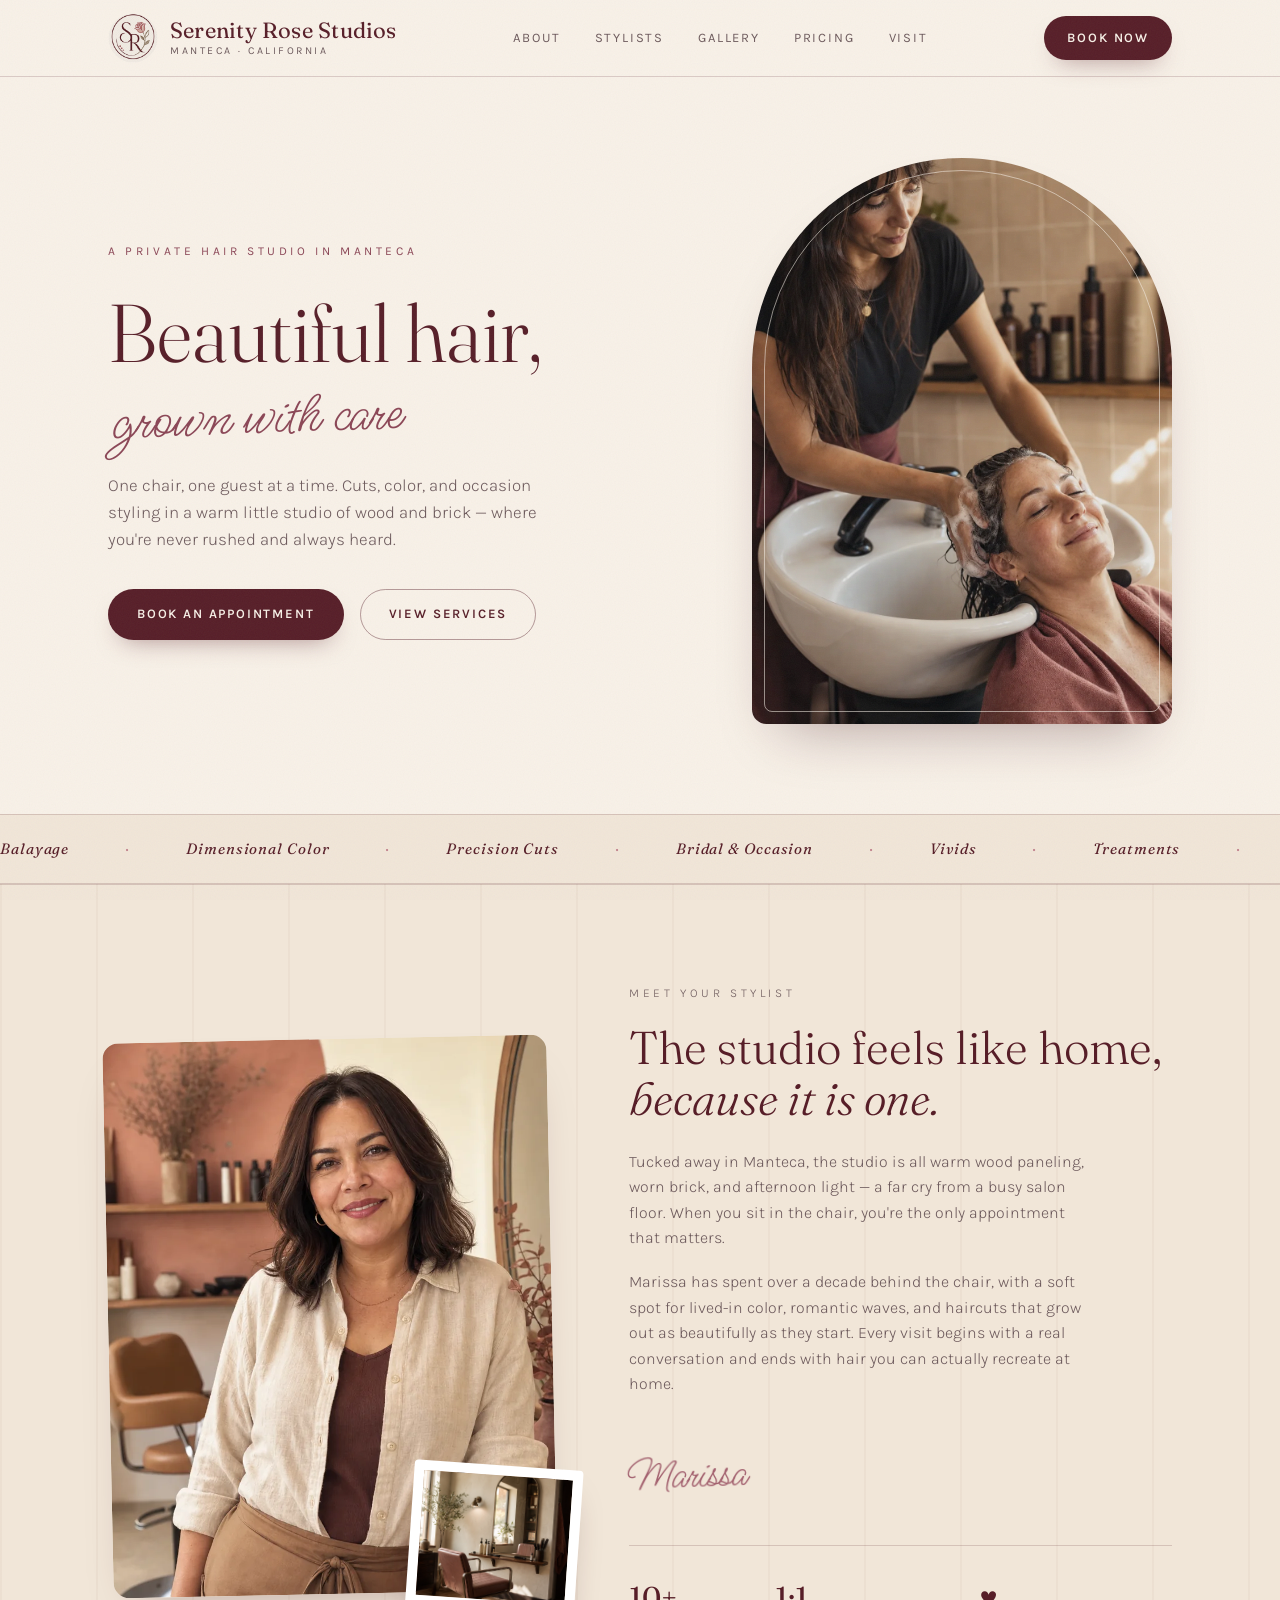
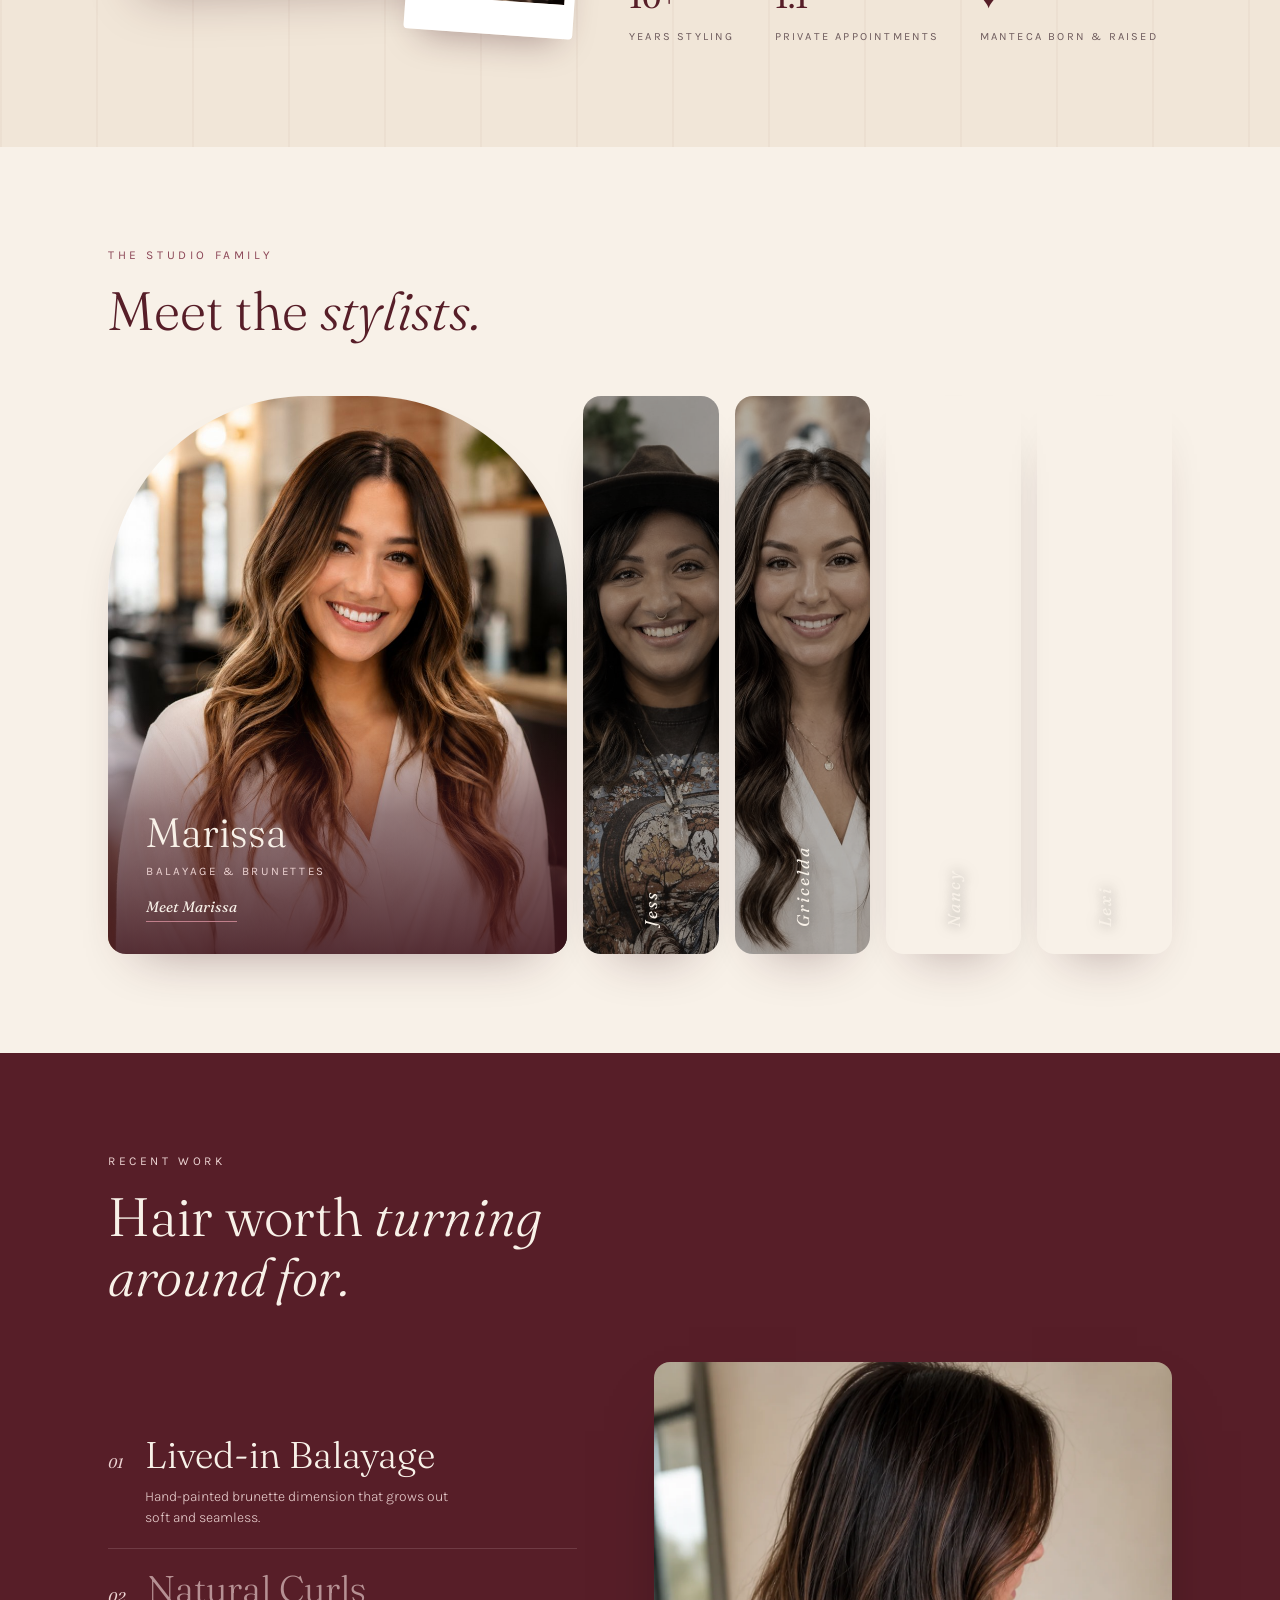
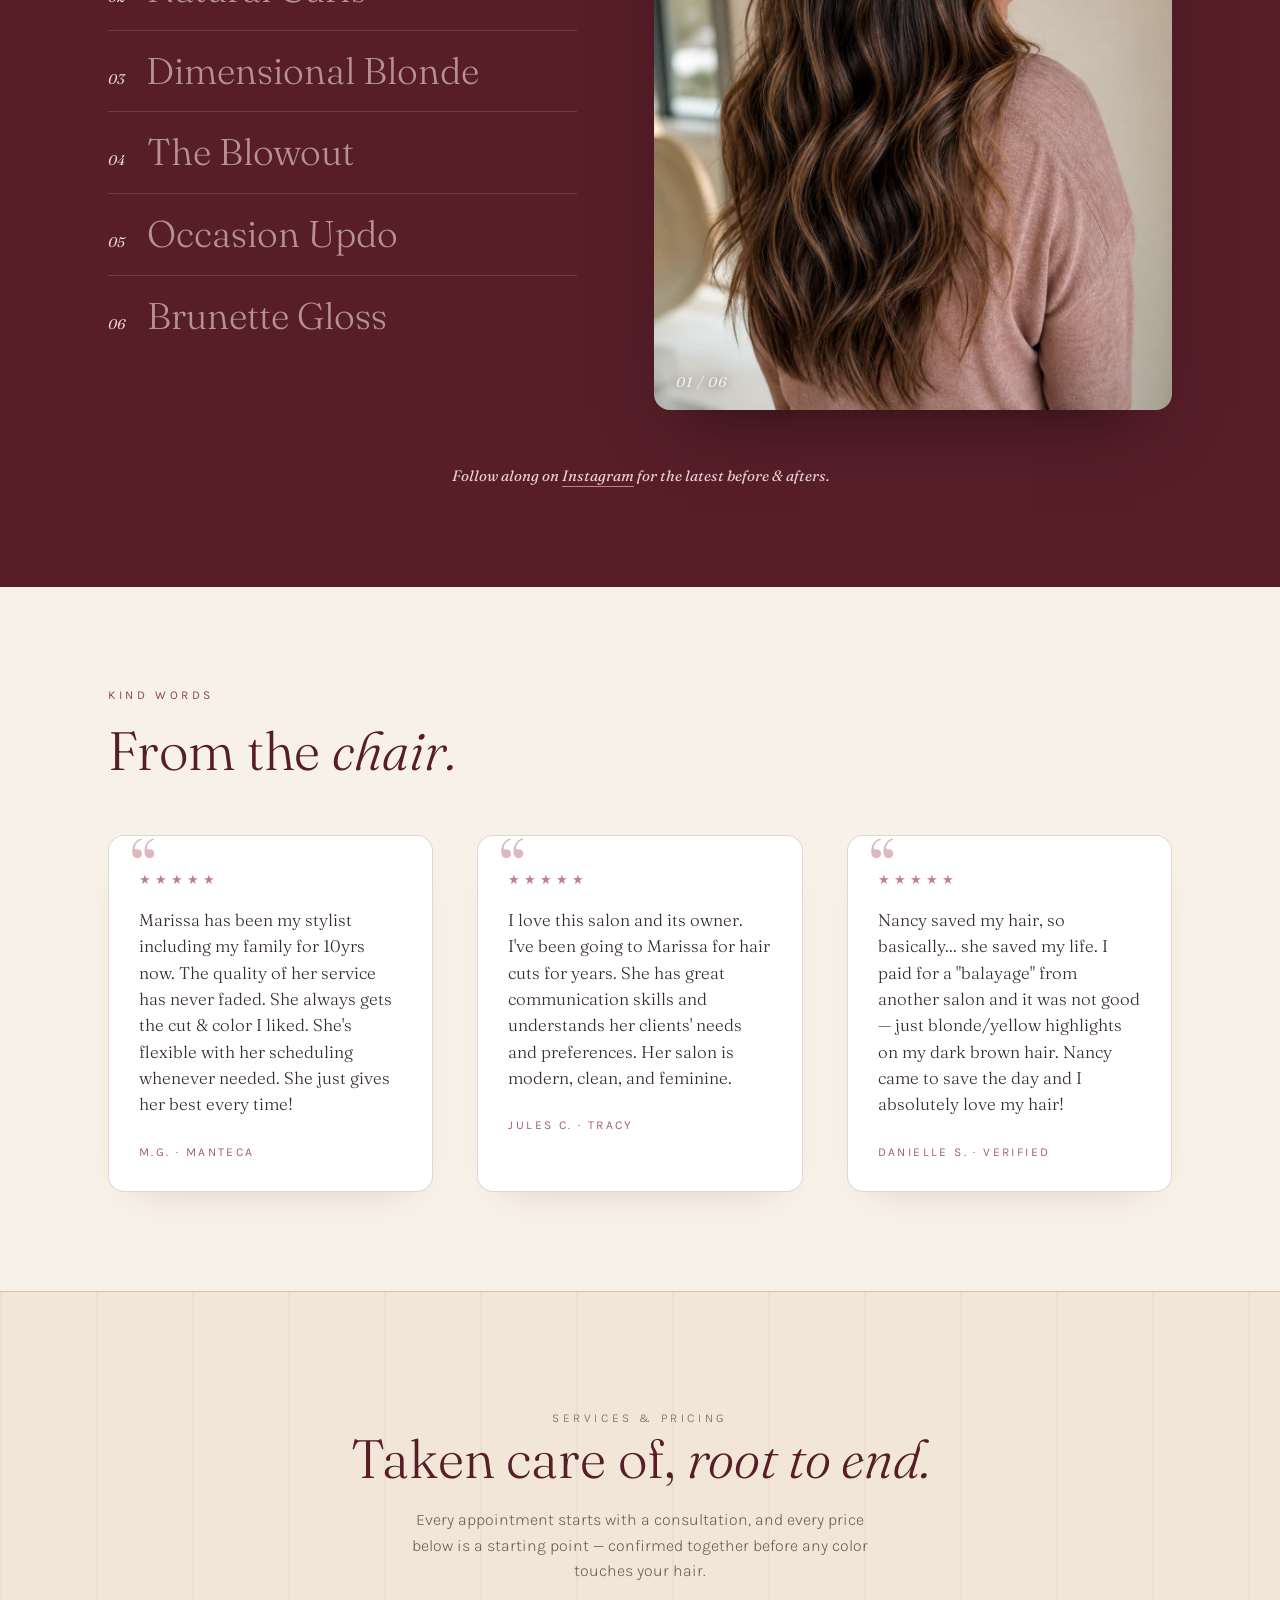
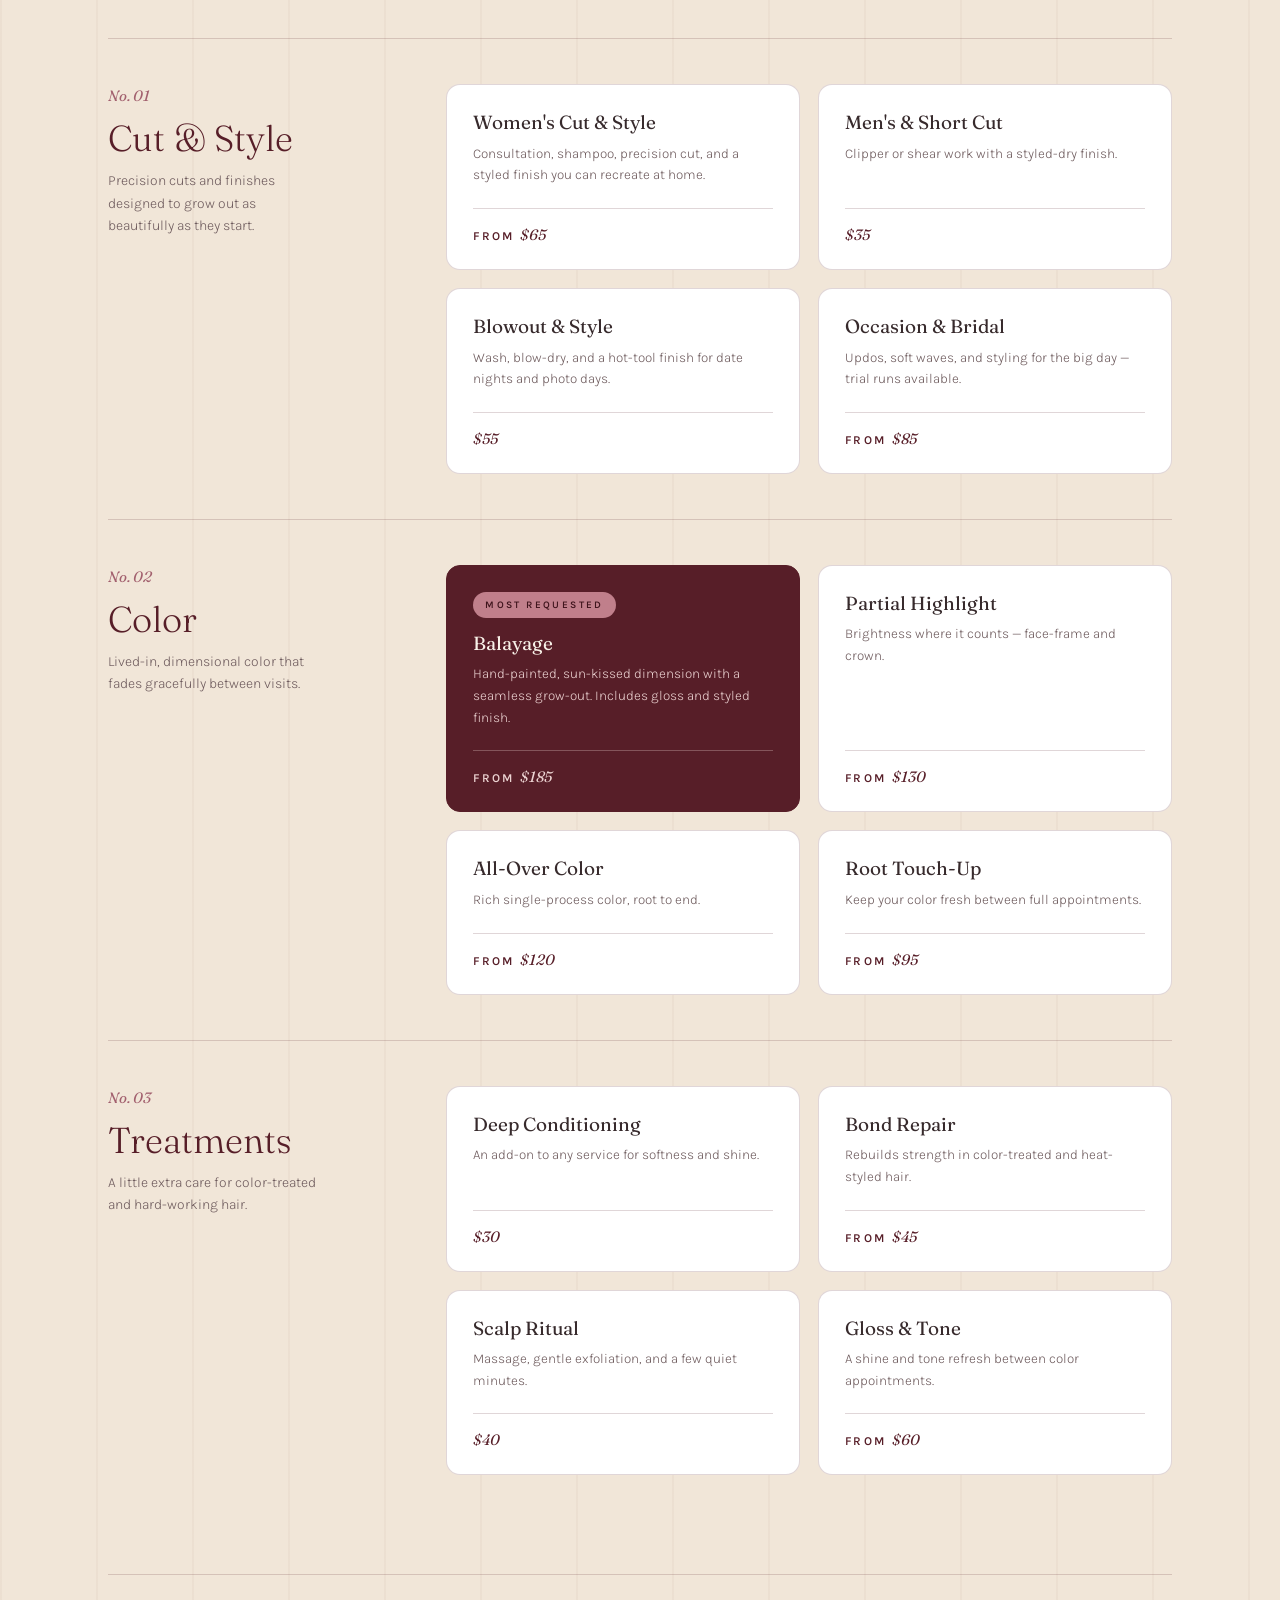
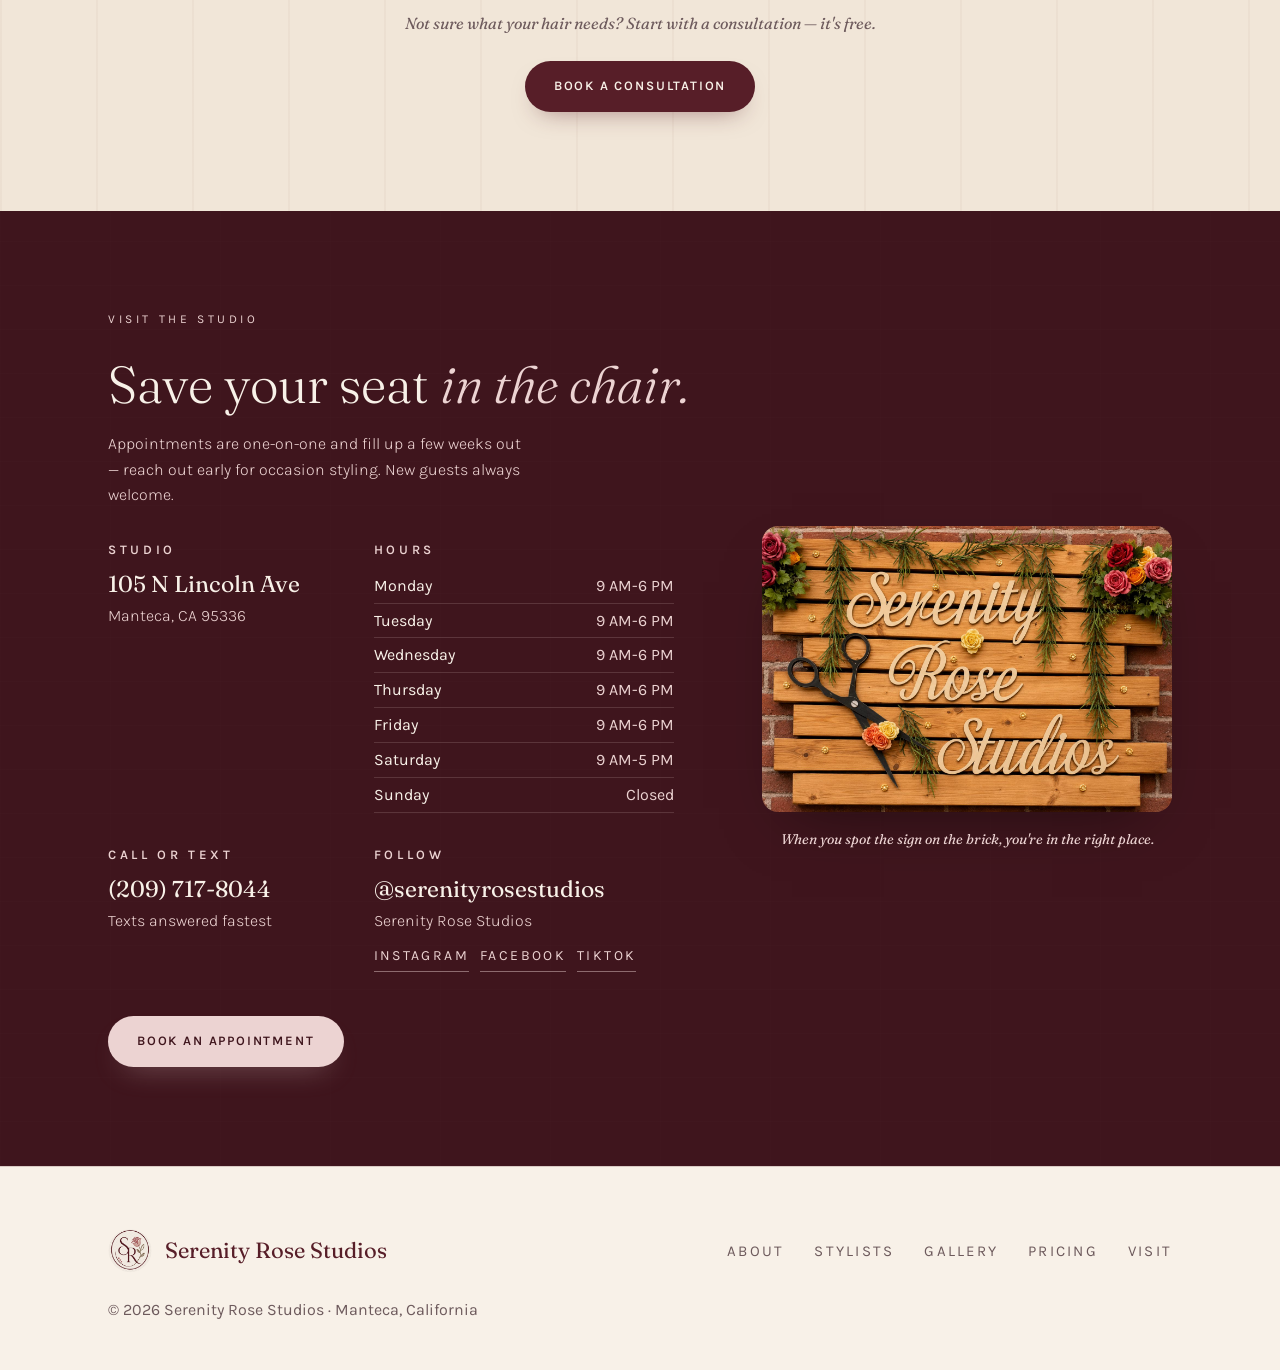
==== commit d6ccd98a: "Replace placeholder testimonials with real reviews Swap the three placeholder quotes for verified Ye" ====
--- a/index.html
+++ b/index.html
@@ -678,18 +678,18 @@
     <div class="quotes-grid">
       <blockquote class="quote rv">
         <div class="stars" aria-label="5 stars">★★★★★</div>
-        <p>The studio is the coziest little space — all wood and brick and good conversation. My balayage has never looked this natural.</p>
-        <cite>Placeholder review &middot; Manteca</cite>
+        <p>Marissa has been my stylist including my family for 10yrs now. The quality of her service has never faded. She always gets the cut &amp; color I liked. She's flexible with her scheduling whenever needed. She just gives her best every time!</p>
+        <cite>M.G. &middot; Manteca</cite>
       </blockquote>
       <blockquote class="quote rv">
         <div class="stars" aria-label="5 stars">★★★★★</div>
-        <p>She actually listens. First stylist in years who cut my hair the way I asked — and it still looked good three months later.</p>
-        <cite>Placeholder review &middot; Ripon</cite>
+        <p>I love this salon and its owner. I've been going to Marissa for hair cuts for years. She has great communication skills and understands her clients' needs and preferences. Her salon is modern, clean, and feminine.</p>
+        <cite>Jules C. &middot; Tracy</cite>
       </blockquote>
       <blockquote class="quote rv">
         <div class="stars" aria-label="5 stars">★★★★★</div>
-        <p>Did my hair for my daughter's wedding and I cried when I saw it. Worth every penny and then some.</p>
-        <cite>Placeholder review &middot; Lathrop</cite>
+        <p>Nancy saved my hair, so basically... she saved my life. I paid for a "balayage" from another salon and it was not good — just blonde/yellow highlights on my dark brown hair. Nancy came to save the day and I absolutely love my hair!</p>
+        <cite>Danielle S. &middot; Verified</cite>
       </blockquote>
     </div>
   </div>
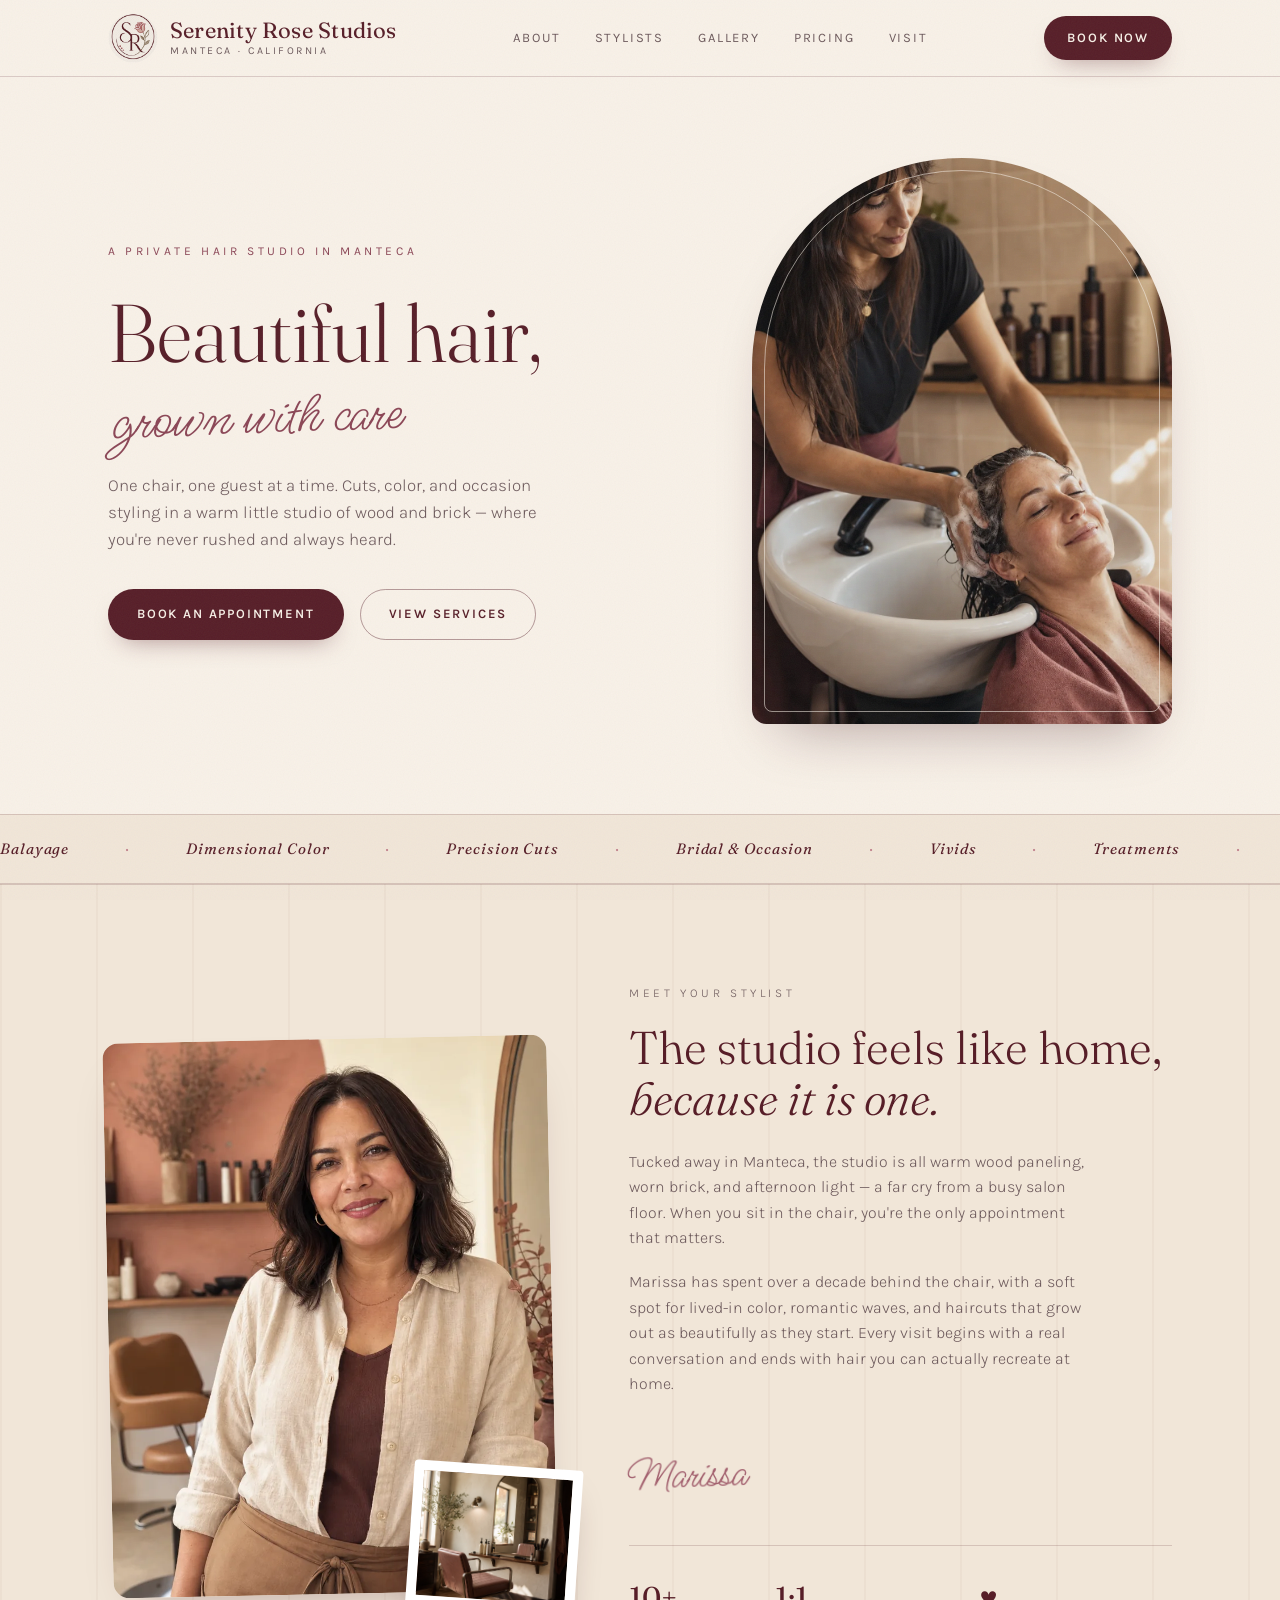
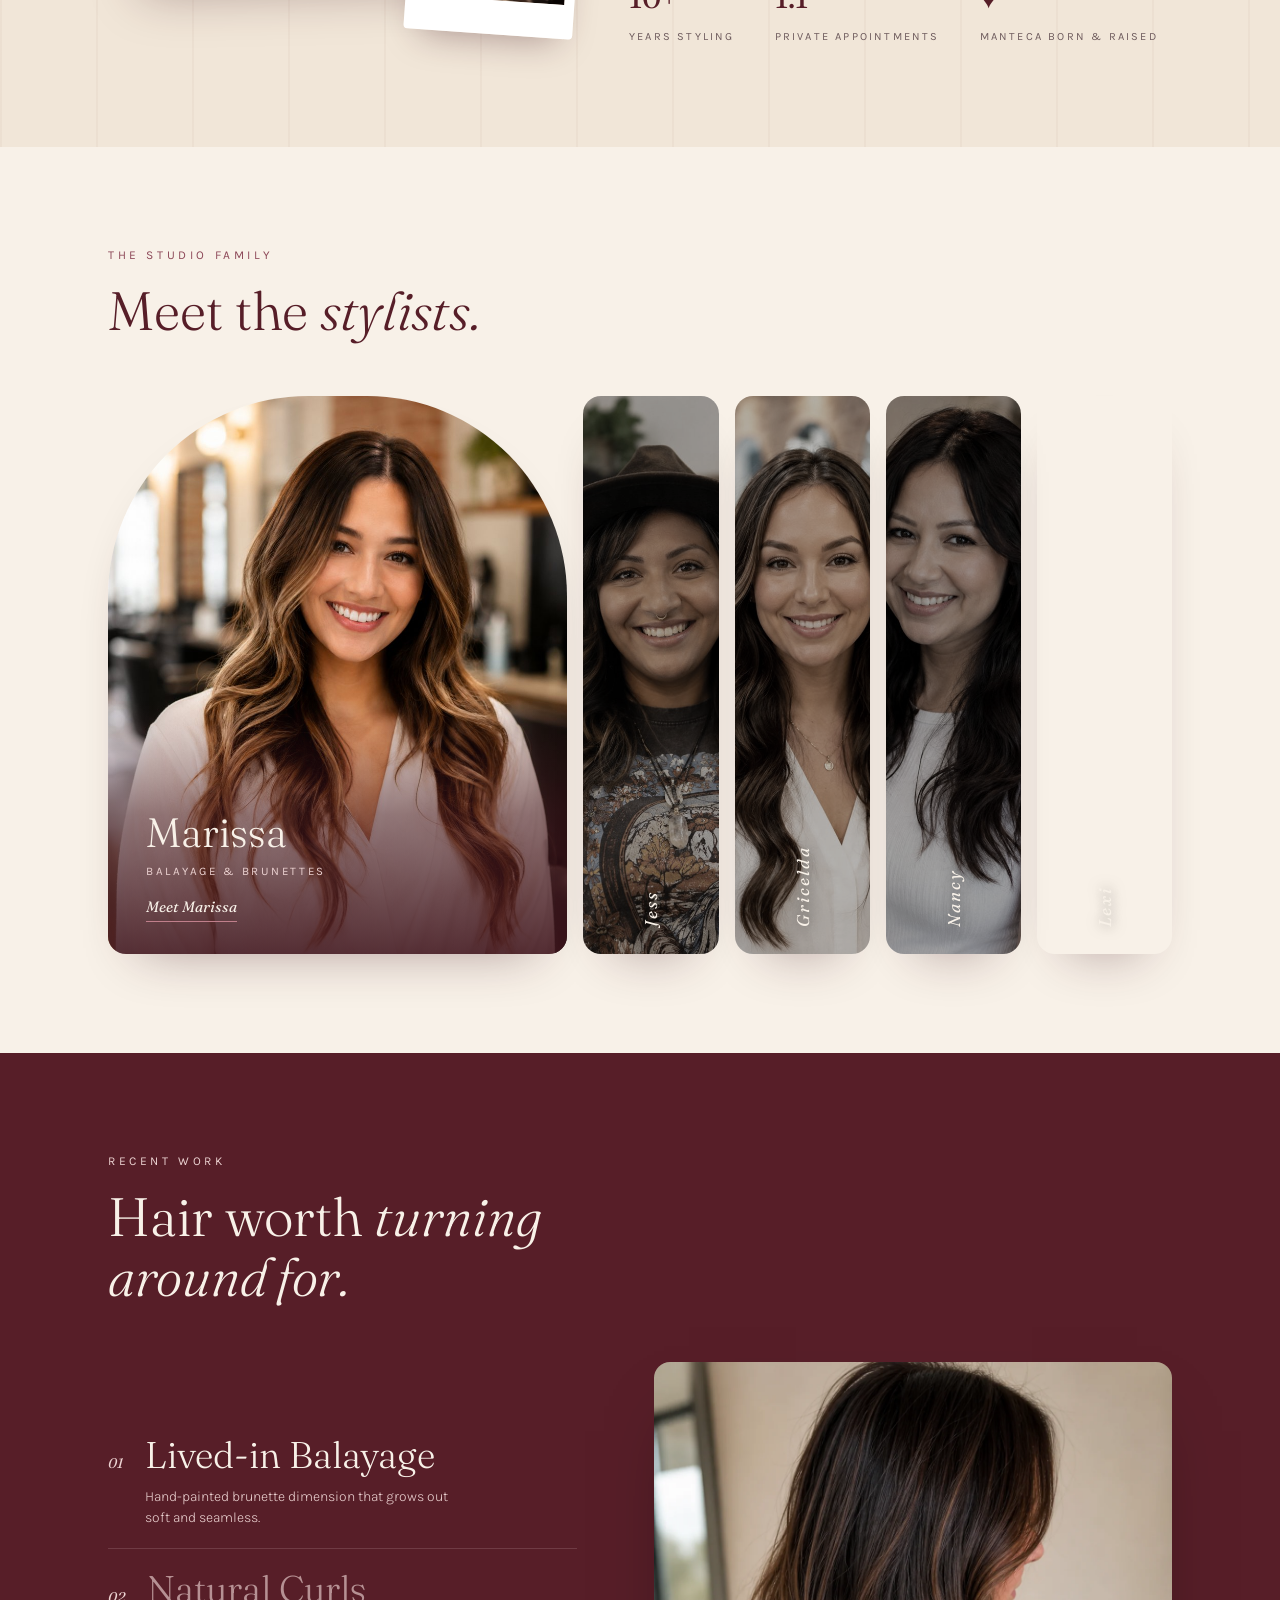
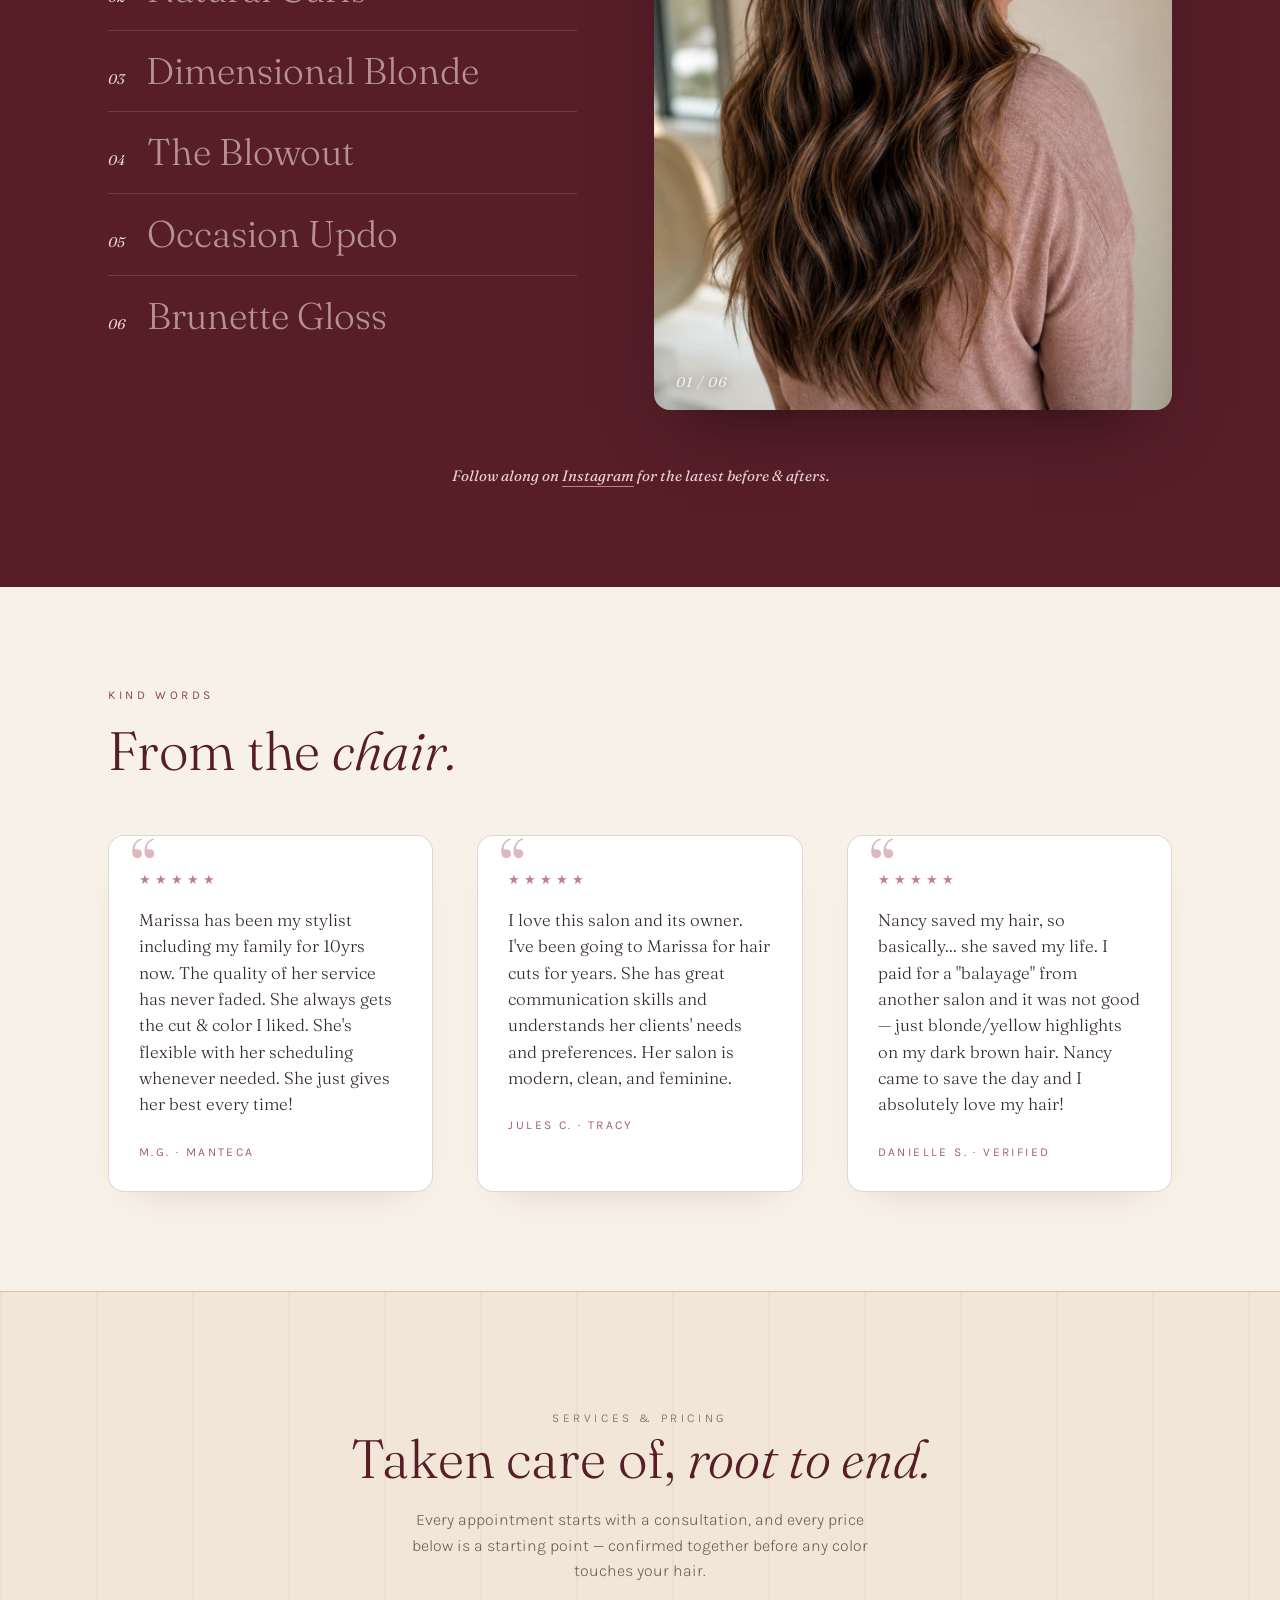
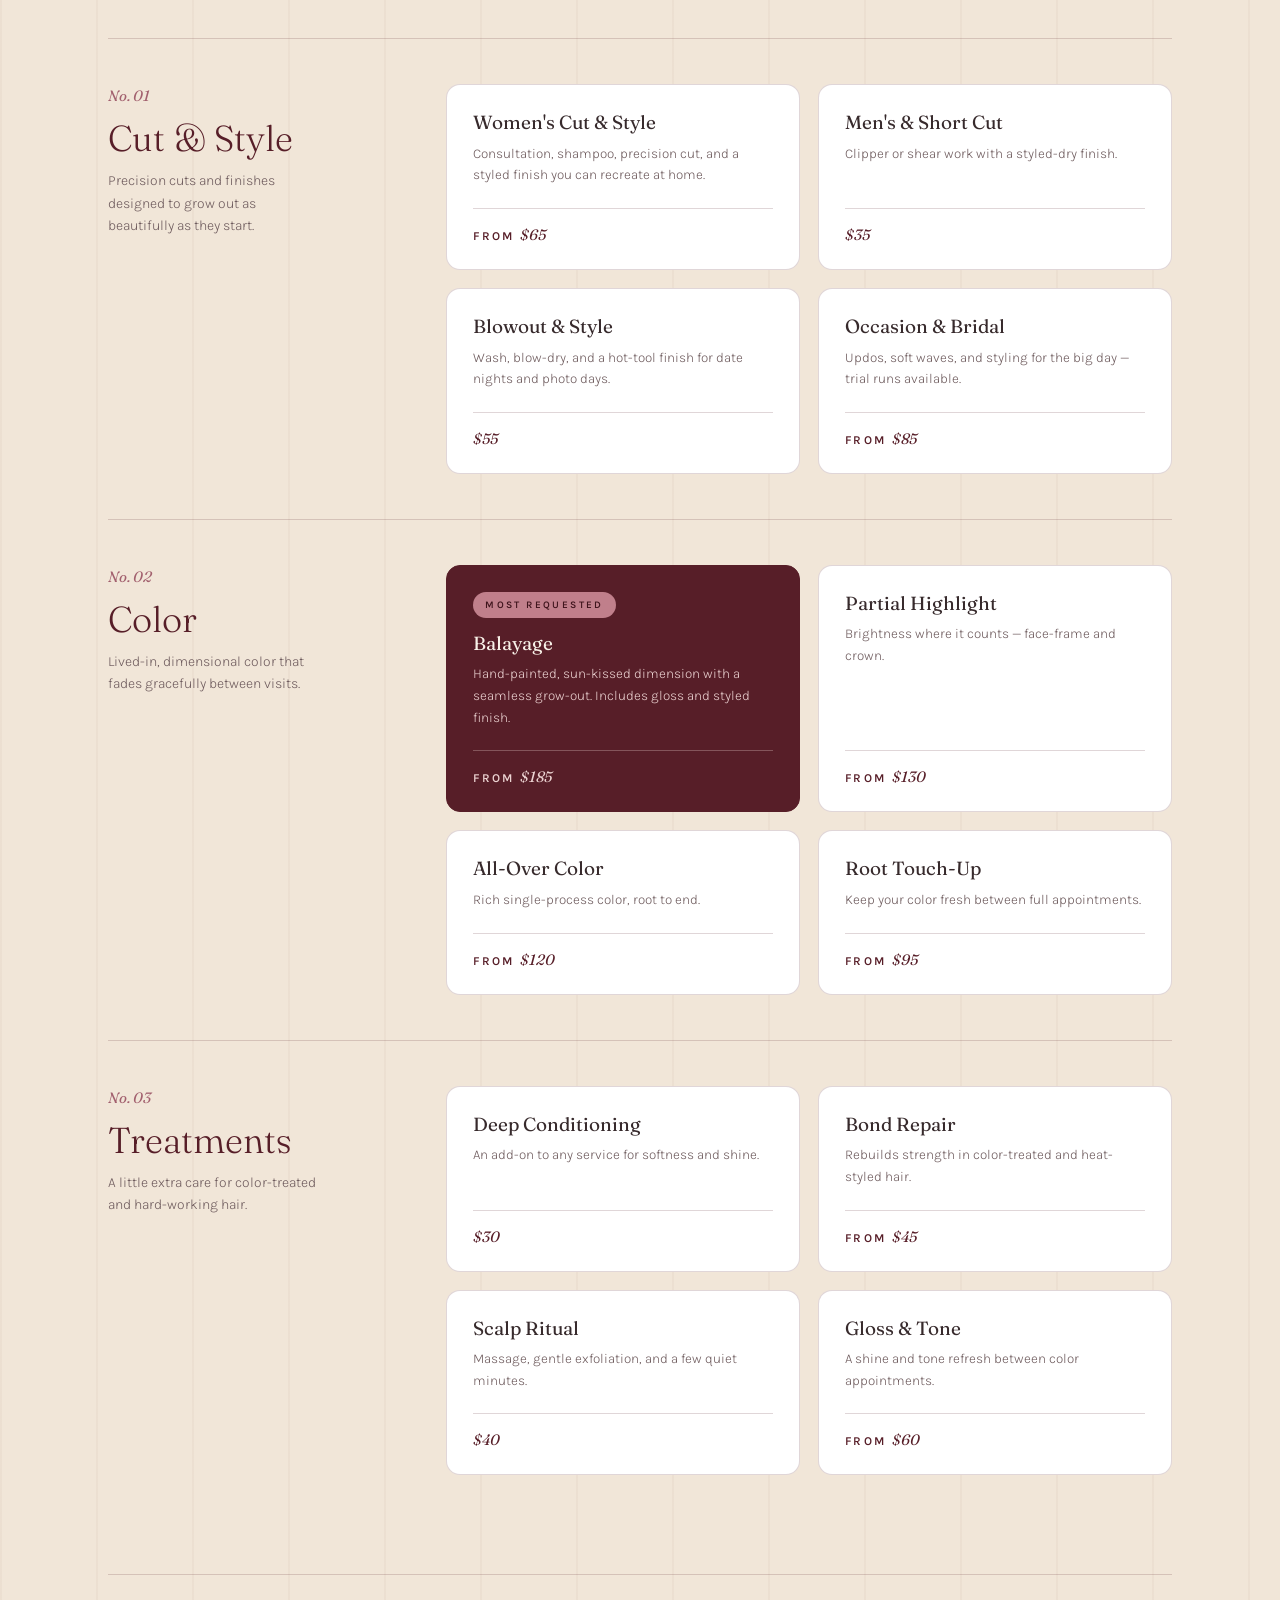
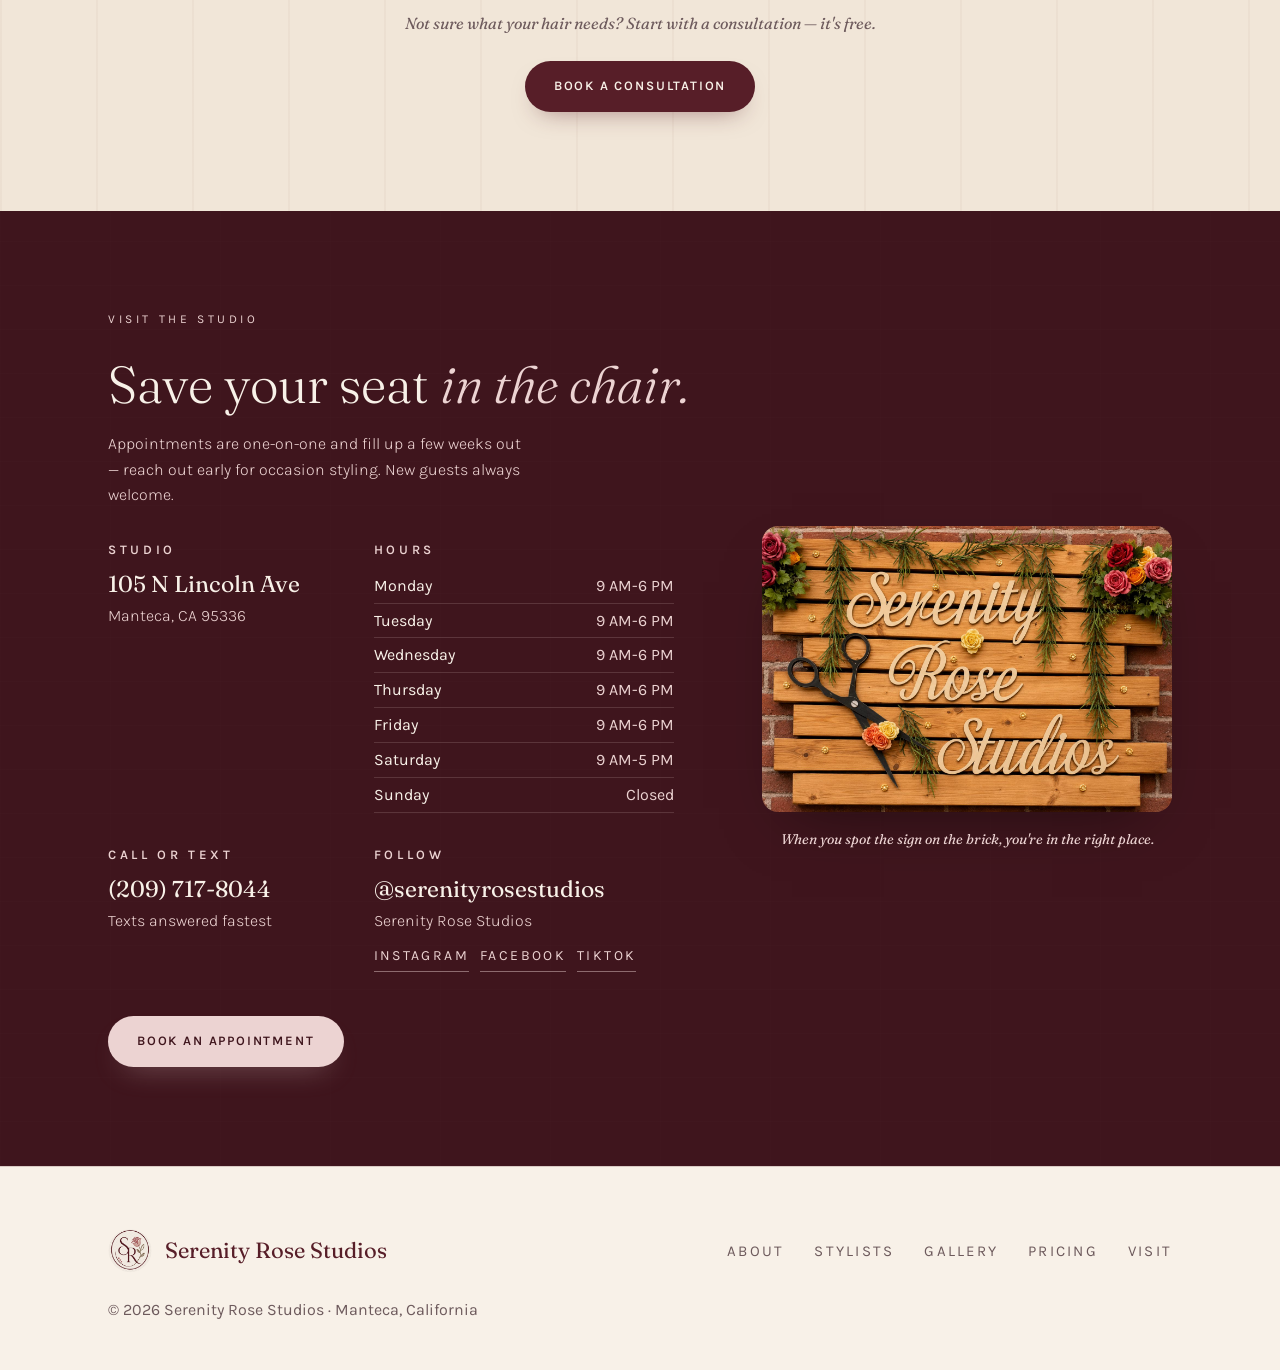
==== commit 90d46871: "Expand stylist panels on first tap, navigate on the second On touch devices tapping a collapsed styl" ====
--- a/index.html
+++ b/index.html
@@ -254,8 +254,12 @@
   .team-panel,.team-panel img,.team-info,.team-tab{transition:none}
 }
 @media(max-width:760px) and (prefers-reduced-motion:reduce){
+  /* no scroll pinning here, so the row is laid out normally and the panels need
+     explicit heights: tapping one snaps it open instead of animating */
   .team-pin{height:auto}
   .team-row{position:static;top:auto;height:auto}
+  .team-panel{flex:none;height:88px}
+  .team-panel.open{flex:none;height:min(66vh,520px)}
 }
 
 /* ---------- gallery (lookbook) ---------- */
@@ -907,12 +911,39 @@
 });
 /* stylists expanding panels */
 const panels = [...document.querySelectorAll('.team-panel')];
+/* touch devices open a panel with the first tap; the link only follows once the
+   panel has finished expanding (see EXPAND_MS, matching the .85s flex transition) */
+const tapFirst = matchMedia('(hover: none)');
+const EXPAND_MS = 900;
+let openPanel = panels.findIndex(p => p.classList.contains('open'));
+let expandTimer = 0;
+let tapHold = null, tapAt = 0;
+if (panels[openPanel]) panels[openPanel].classList.add('expanded');
+
 function setPanel(i) {
-  panels.forEach((p, j) => p.classList.toggle('open', j === i));
-}
+  if (i === openPanel || !panels[i]) return;
+  openPanel = i;
+  clearTimeout(expandTimer);
+  panels.forEach((p, j) => {
+    p.classList.toggle('open', j === i);
+    if (j !== i) p.classList.remove('expanded');
+  });
+  if (noMotion) panels[i].classList.add('expanded');
+  else expandTimer = setTimeout(() => panels[i].classList.add('expanded'), EXPAND_MS);
+}
+
 panels.forEach((p, i) => {
-  p.addEventListener('mouseenter', () => setPanel(i));
-  p.addEventListener('focus', () => setPanel(i));
+  /* touch browsers fire a synthetic mouseenter/focus before click, so on those
+     devices the tap itself — not the fake hover — drives the panel */
+  p.addEventListener('mouseenter', () => { if (!tapFirst.matches) setPanel(i); });
+  p.addEventListener('focus', () => { if (!tapFirst.matches) setPanel(i); });
+  p.addEventListener('click', event => {
+    if (!tapFirst.matches || p.classList.contains('expanded')) return;
+    event.preventDefault();
+    tapHold = window.scrollY;
+    tapAt = performance.now();
+    setPanel(i);
+  });
 });
 
 /* mobile: pin the accordion and open each stylist as the visitor scrolls
@@ -924,6 +955,14 @@
 
 function teamSync() {
   pTicking = false;
+  /* a tapped-open panel stays open until the visitor scrolls away from it, so
+     neither a stray pixel of scroll nor momentum still coasting from before the
+     tap can snap the accordion back before the second tap */
+  if (tapHold !== null) {
+    if (performance.now() - tapAt < 700) { tapHold = window.scrollY; return; }
+    if (Math.abs(window.scrollY - tapHold) < 48) return;
+    tapHold = null;
+  }
   const pr = pin.getBoundingClientRect();
   const travel = pr.height - row.offsetHeight;
   const p = travel > 0 ? Math.min(1, Math.max(0, (88 - pr.top) / travel)) : 0;
